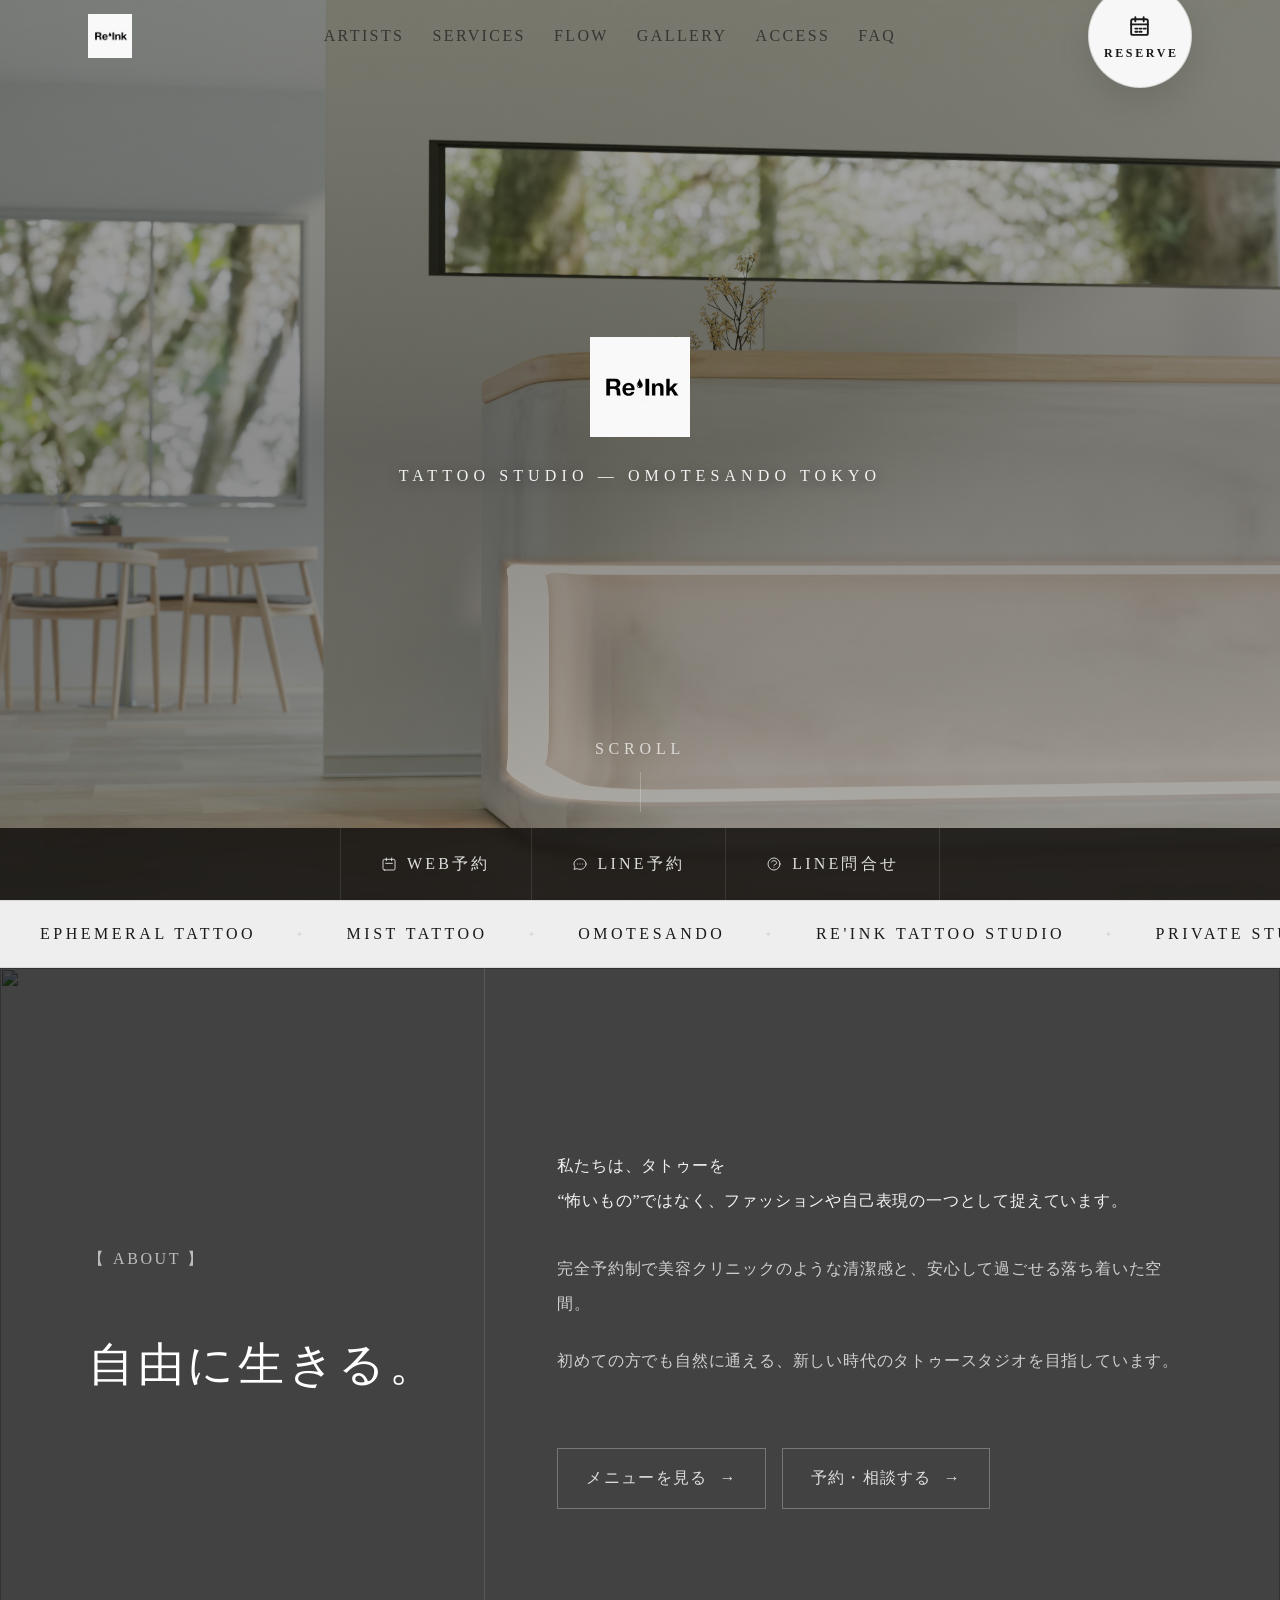
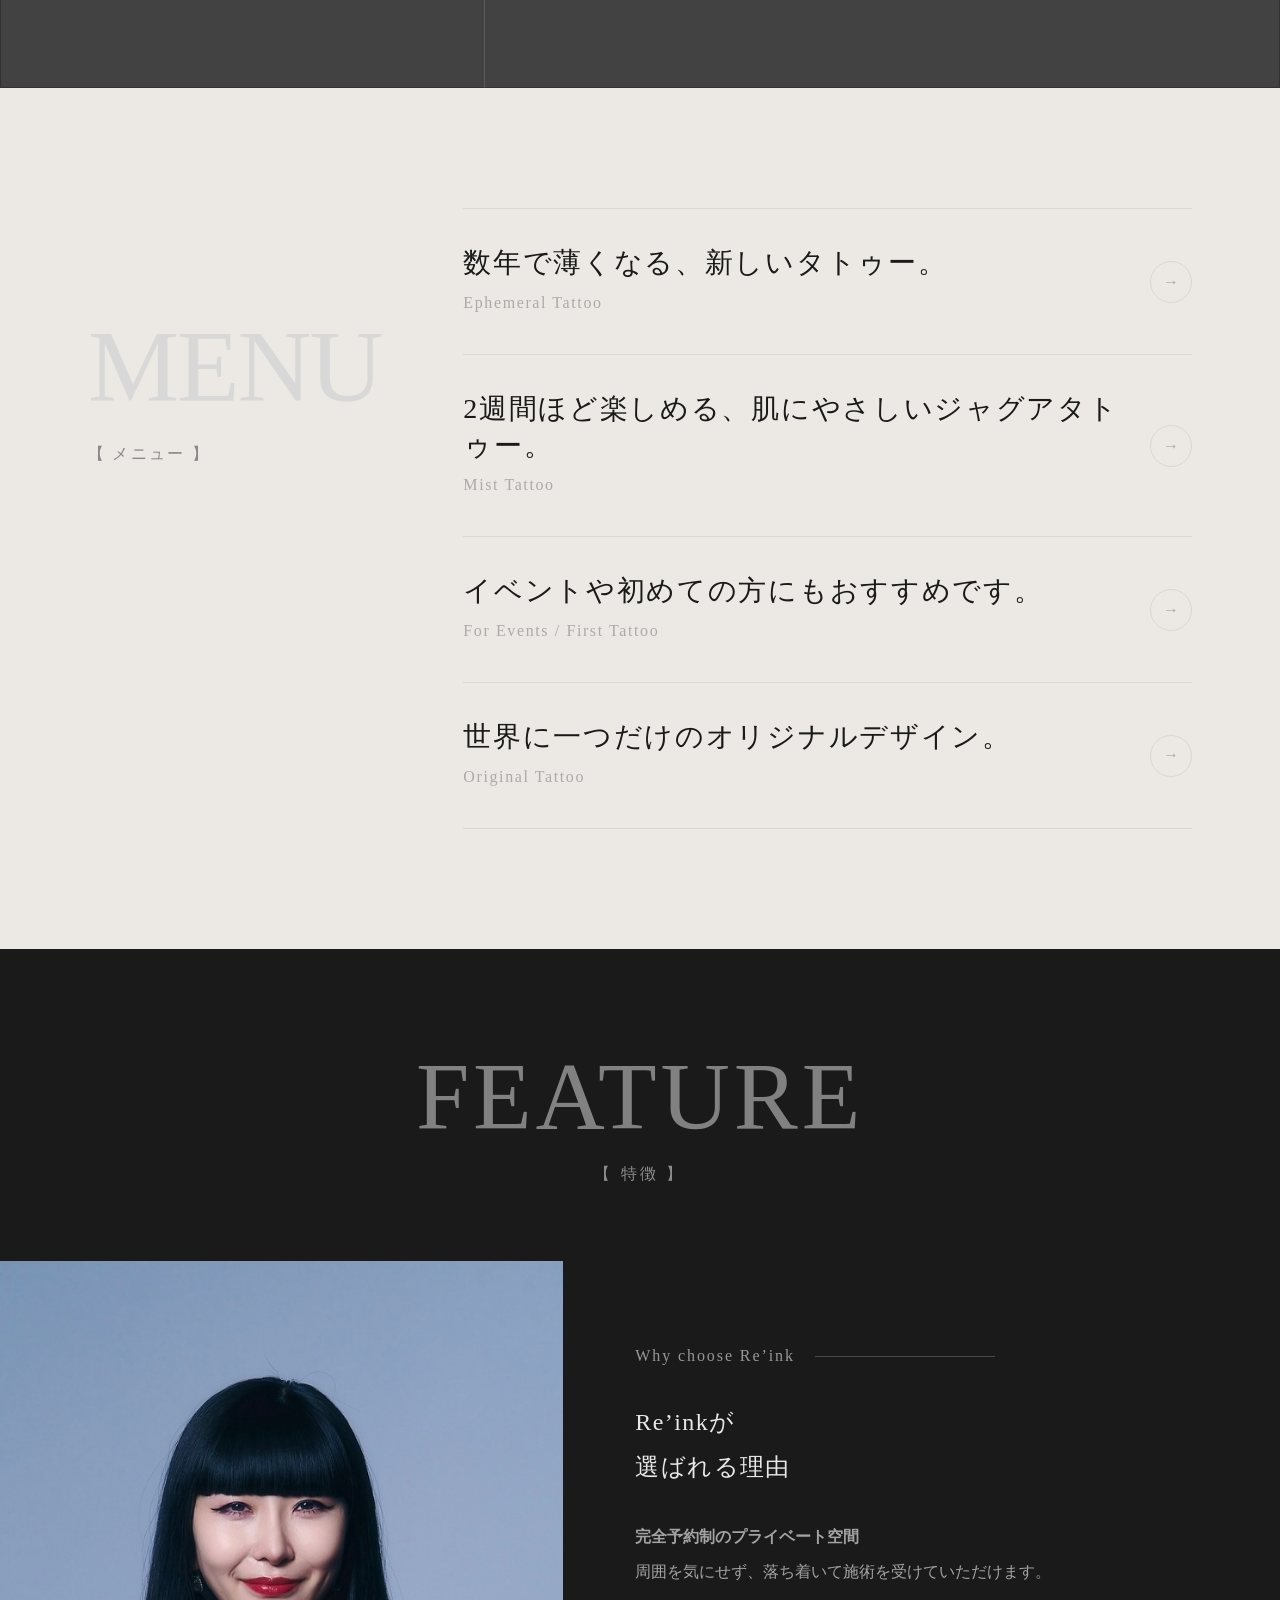
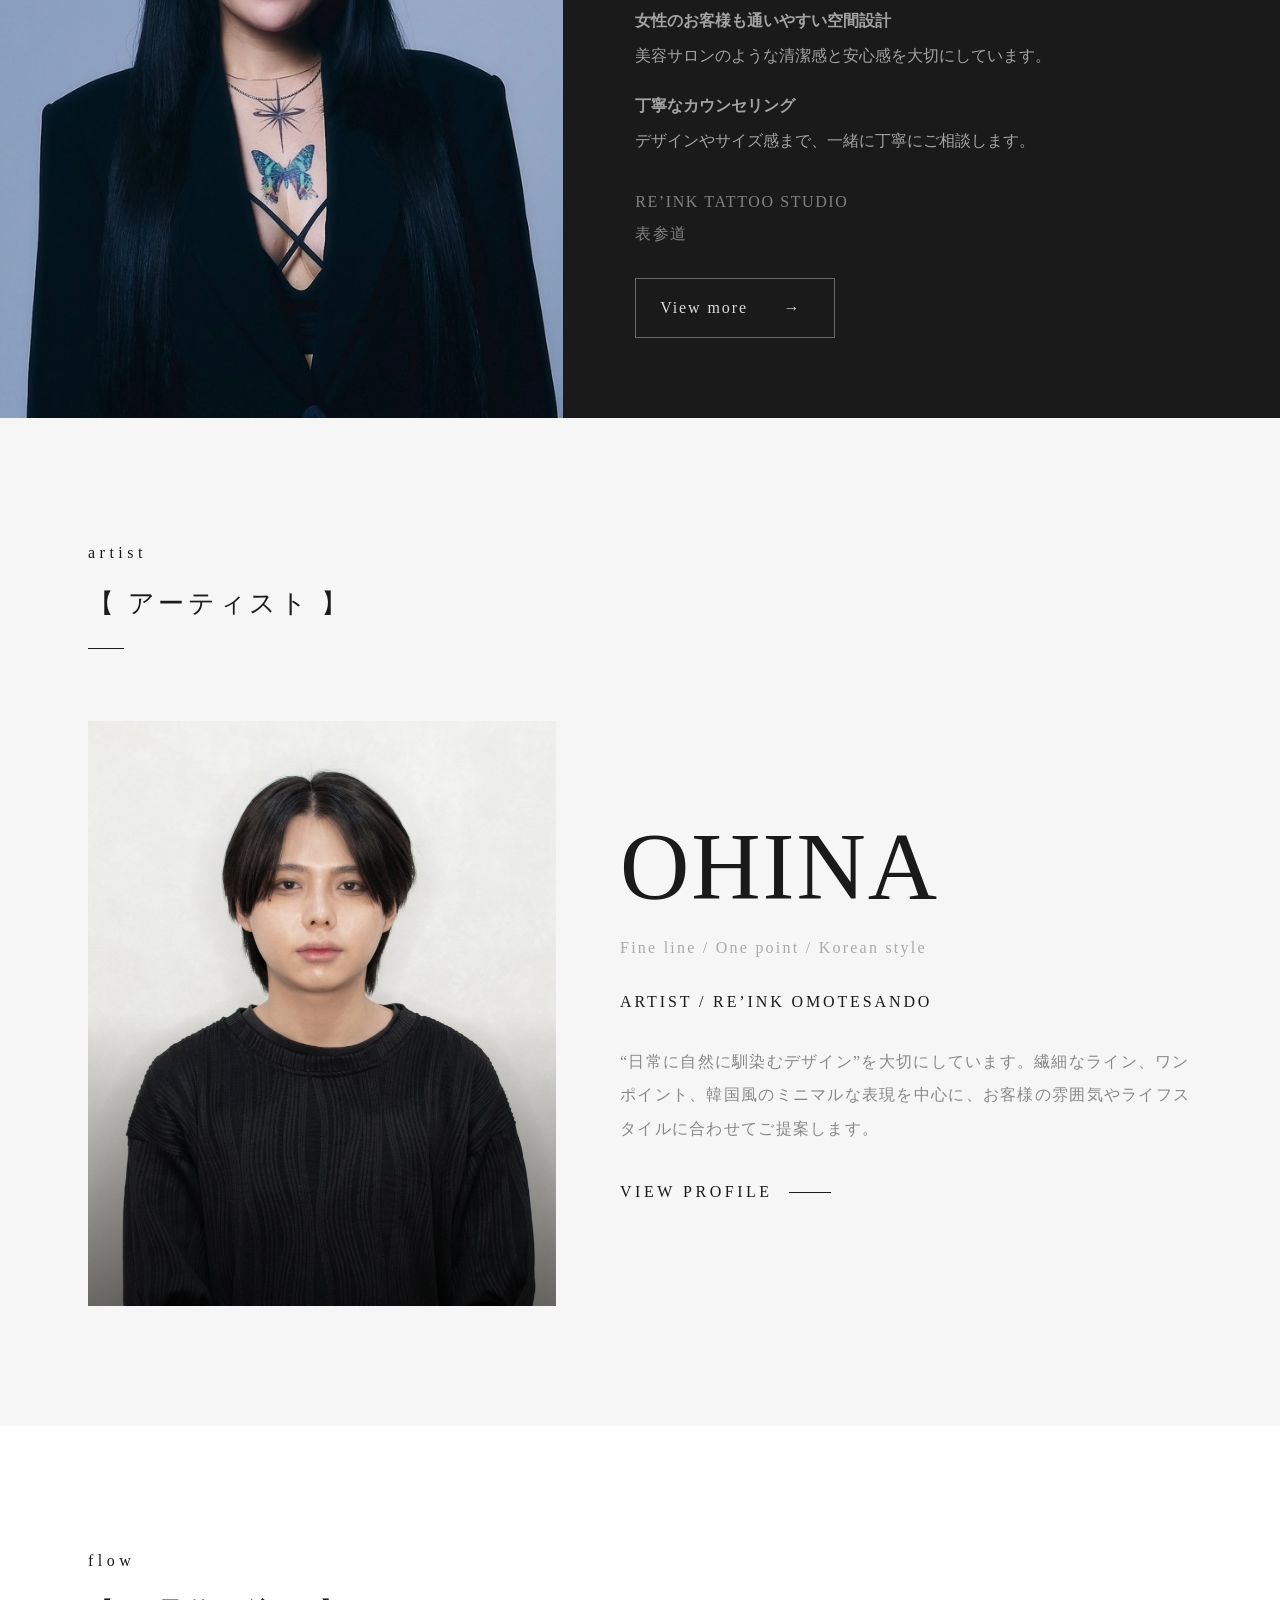
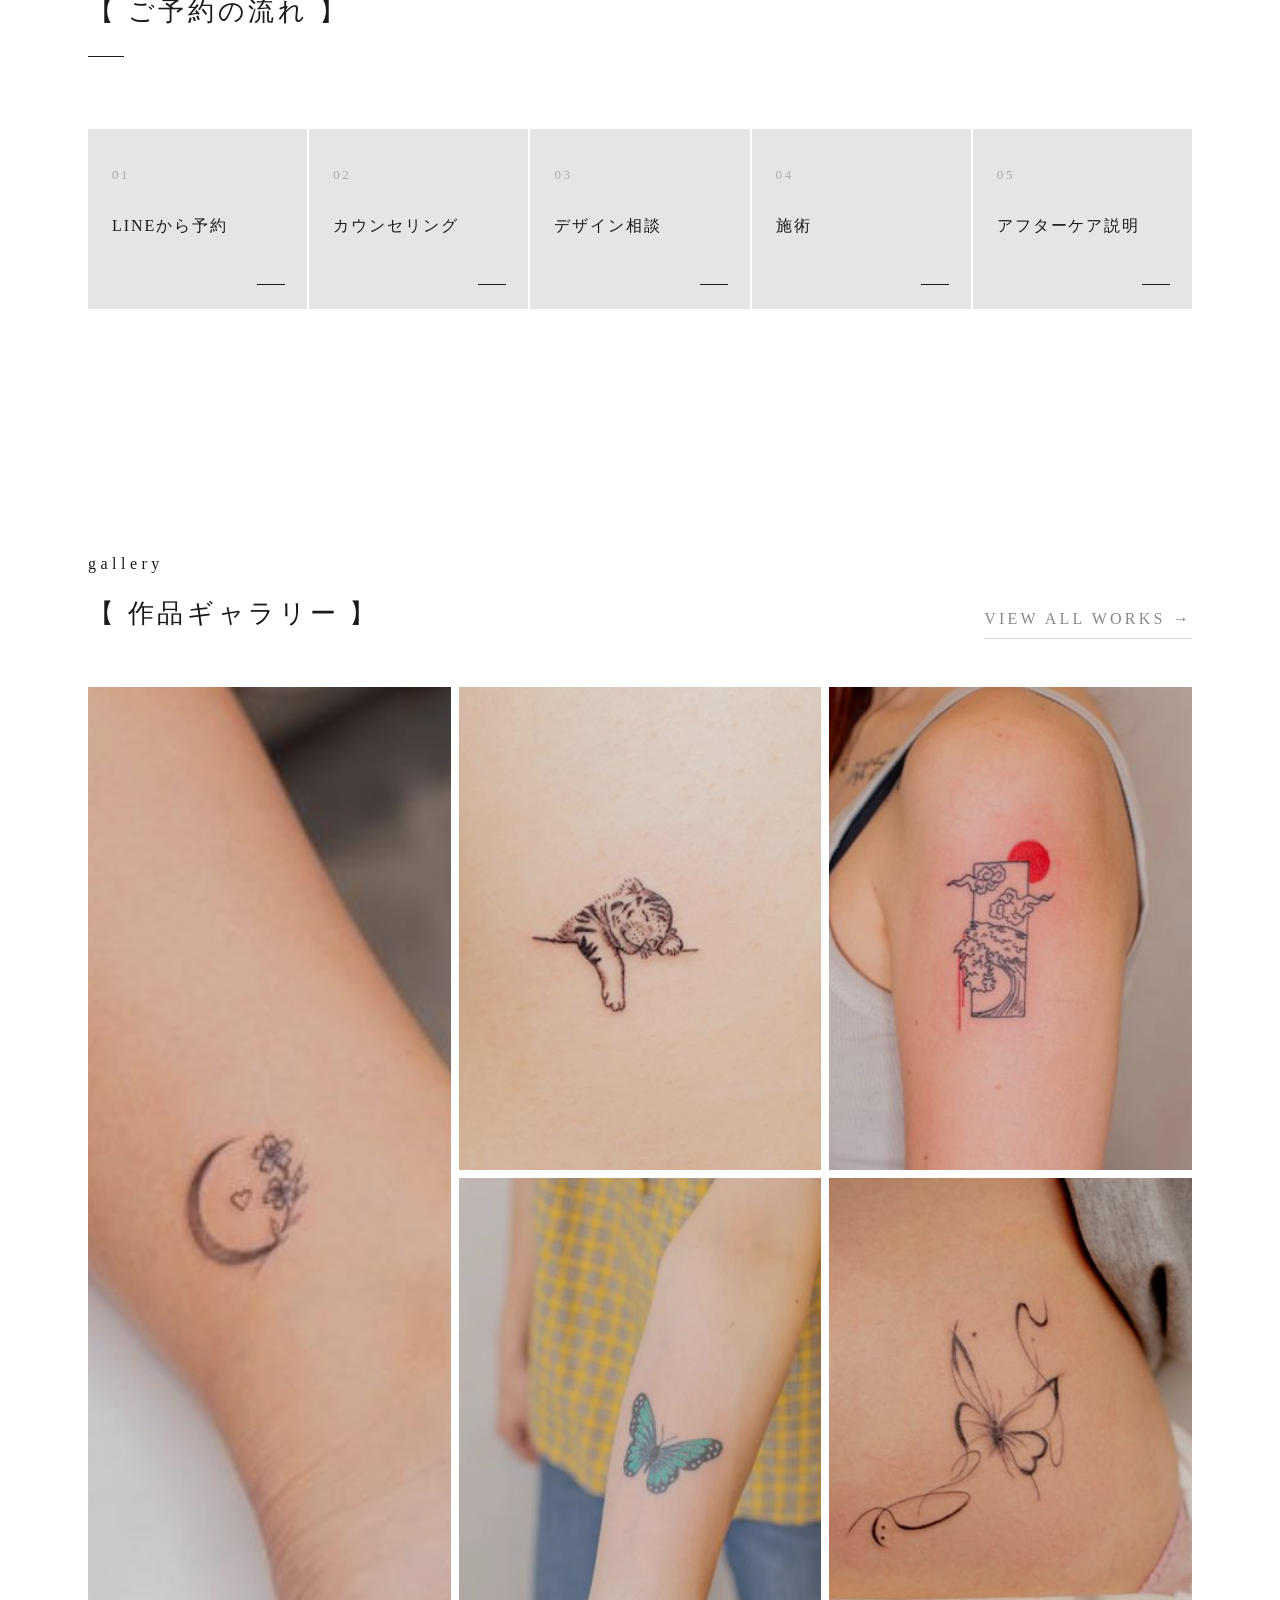
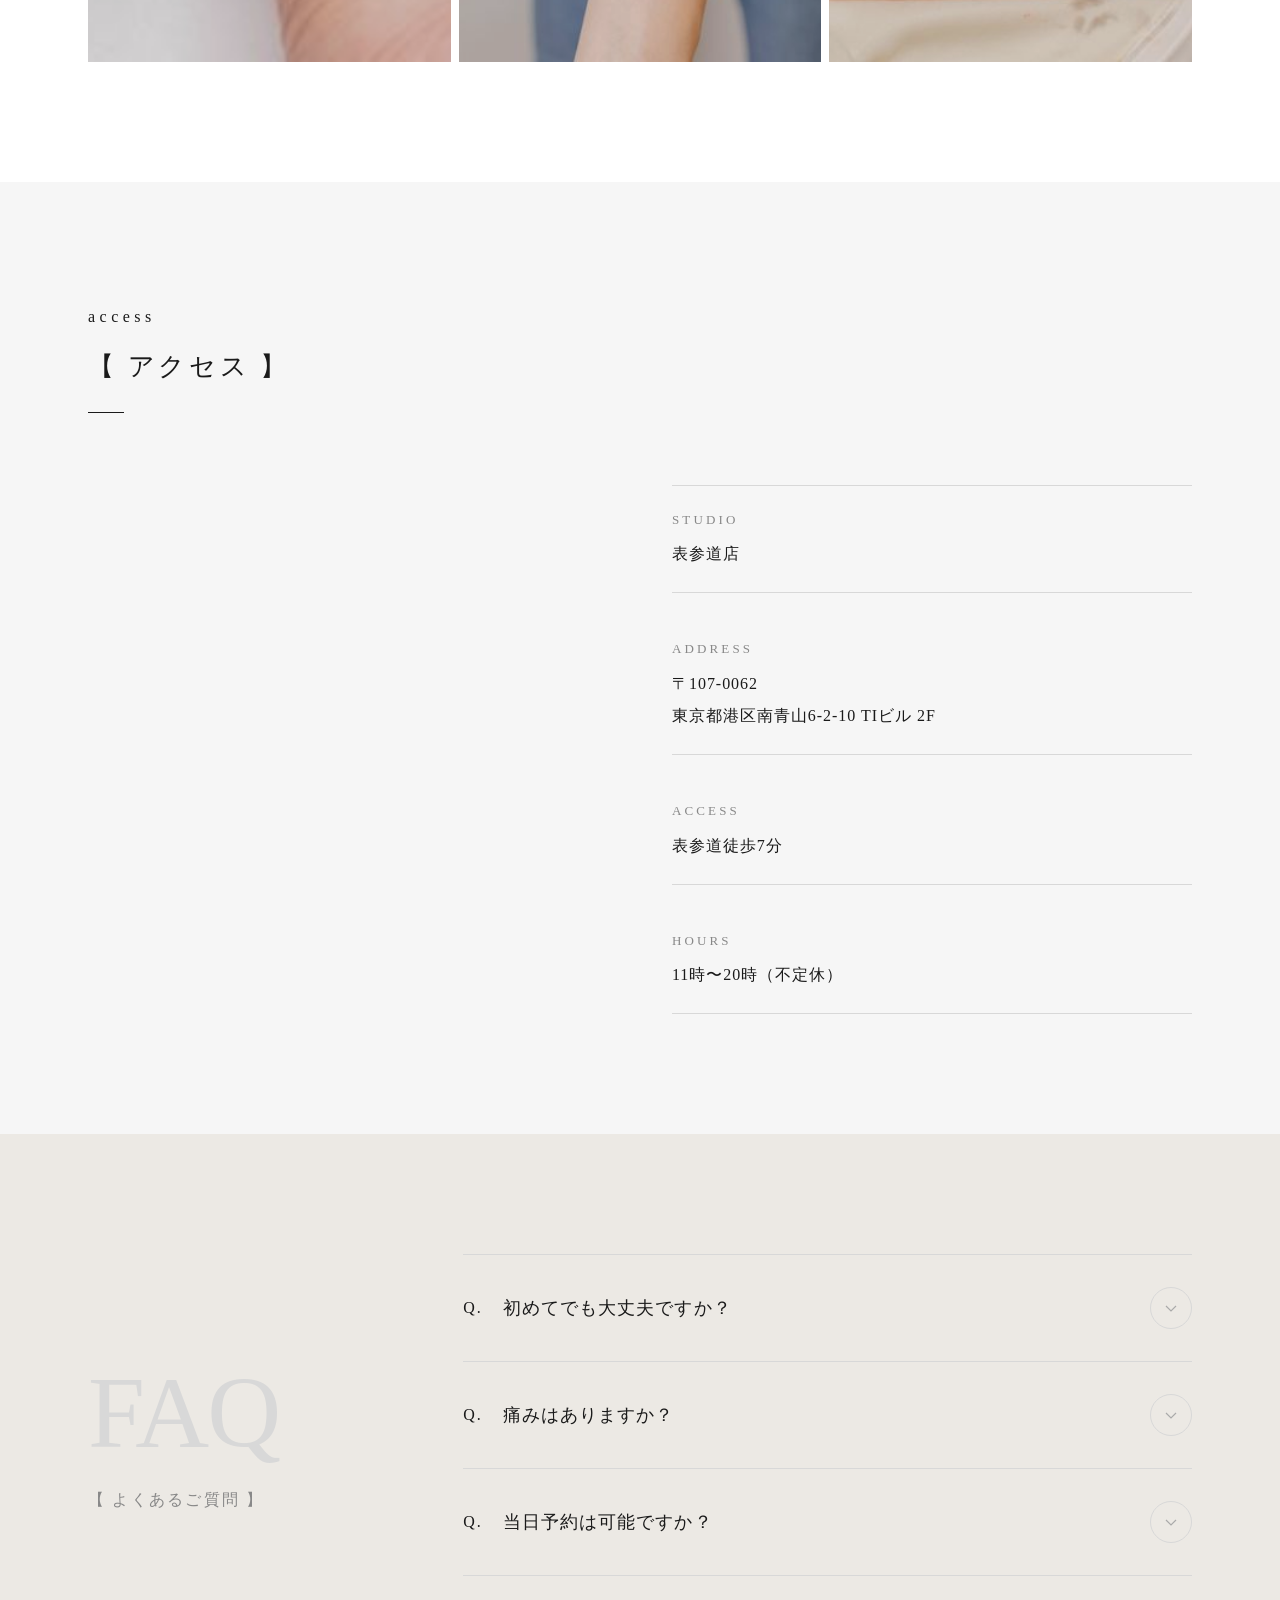
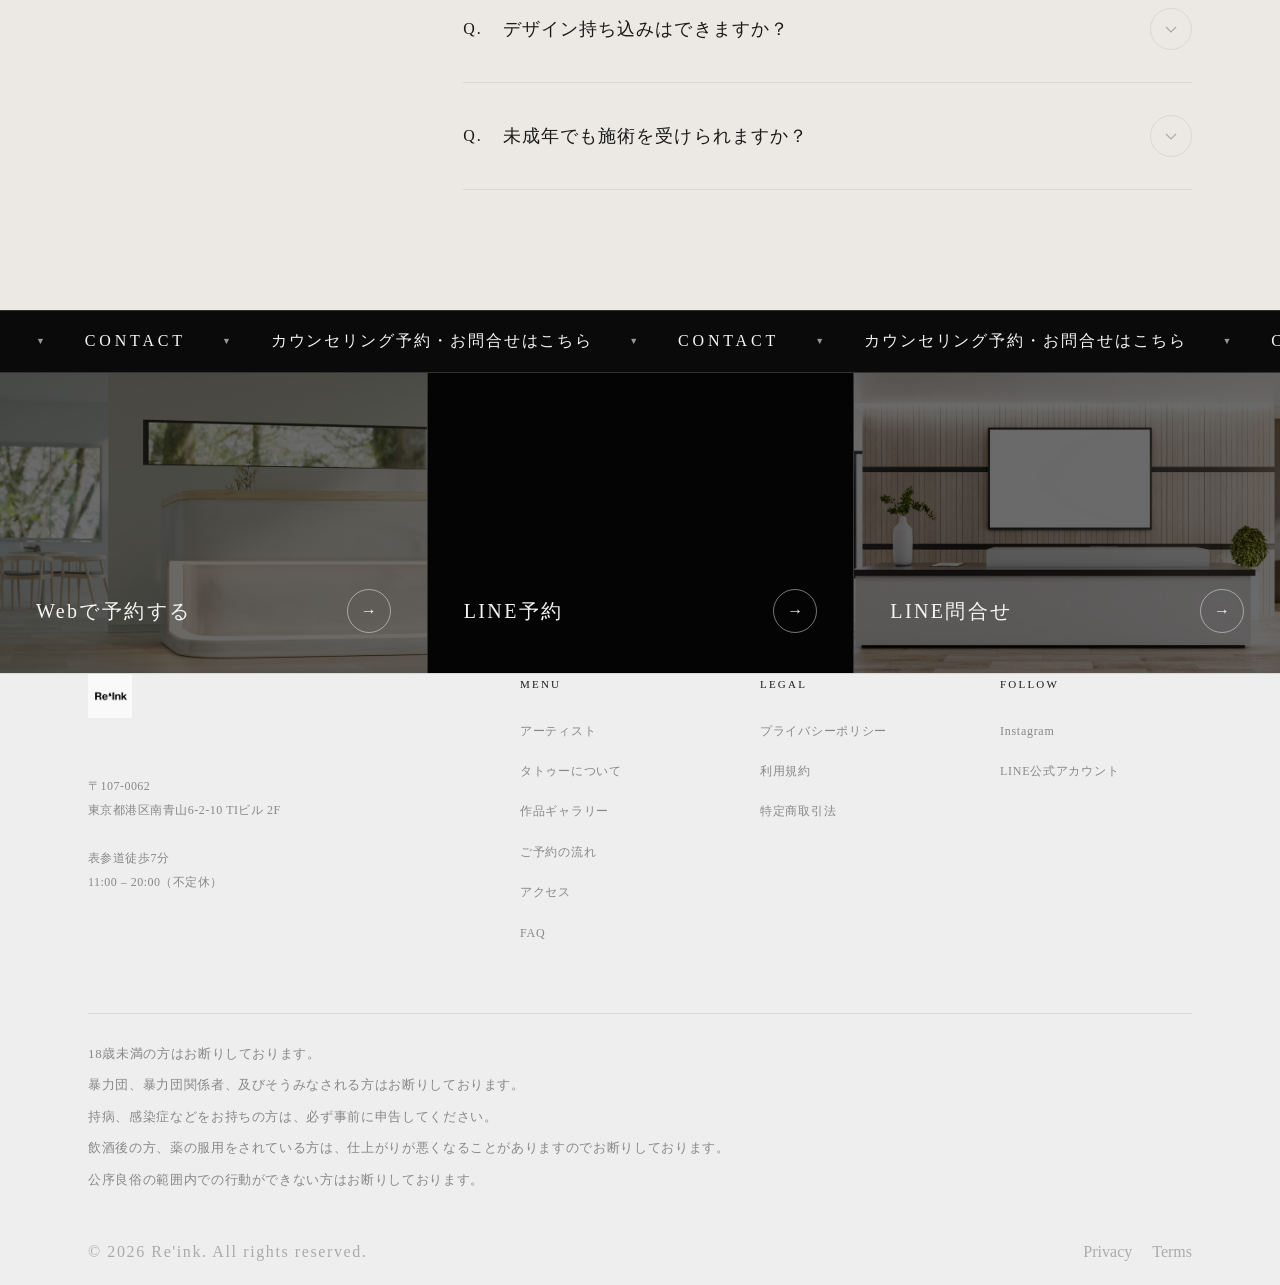
==== index.html @ 060a90ff "保存" ====
<!DOCTYPE html>
<html lang="ja">

<head>
  <meta charset="UTF-8">
  <meta name="viewport" content="width=device-width, initial-scale=1.0">
  <title>Re’ink | 表参道 | タトゥースタジオ</title>
  <script src="https://mcp.figma.com/mcp/html-to-design/capture.js" async></script>
  <style>
    /* ============================
   CUSTOM PROPERTIES
============================ */
    :root {
      --color-bg: #FFFFFF;
      --color-bg-s: #F6F6F6;
      --color-bg-alt: #EEEEEE;
      --color-bg-card: #E5E5E5;
      --color-text: #1A1A1A;
      --color-sub: #888888;
      --color-muted: #AAAAAA;
      --color-accent: #1A1A1A;
      --color-accent-l: #555555;
      --color-border: #D8D8D8;
      --font-en: "Yu Mincho", "YuMincho", "游明朝", serif;
      --font-ja: "Yu Mincho", "YuMincho", "游明朝", serif;
      --max-w: 1200px;
      --nav-h: 72px;
      --sec-pad: 120px;
      --t: all 0.4s ease;
    }

    /* ============================
   RESET & BASE
============================ */
    *,
    *::before,
    *::after {
      box-sizing: border-box;
      margin: 0;
      padding: 0;
    }

    html {
      scroll-behavior: smooth;
    }

    body {
      font-family: var(--font-ja);
      background: var(--color-bg);
      color: var(--color-text);
      line-height: 1.9;
      -webkit-font-smoothing: antialiased;
      overflow-x: hidden;
    }

    img {
      display: block;
      max-width: 100%;
    }

    a {
      text-decoration: none;
      color: inherit;
      transition: var(--t);
    }

    ul {
      list-style: none;
    }

    button {
      background: none;
      border: none;
      cursor: pointer;
      font-family: inherit;
      color: inherit;
    }

    .container {
      max-width: var(--max-w);
      margin: 0 auto;
      padding: 0 48px;
    }

    /* ============================
   FADE-IN
============================ */
    .fi {
      opacity: 0;
      transform: translateY(20px);
      transition: opacity 0.7s ease, transform 0.7s ease;
    }

    .fi.on {
      opacity: 1;
      transform: translateY(0);
    }

    .fi-d1 {
      transition-delay: 0.1s;
    }

    .fi-d2 {
      transition-delay: 0.2s;
    }

    .fi-d3 {
      transition-delay: 0.3s;
    }

    .fi-d4 {
      transition-delay: 0.4s;
    }

    /* ============================
   SECTION HEADER
============================ */
    .sec-head {
      margin-bottom: 72px;
    }

    .sec-en {
      display: block;
      font-family: var(--font-en);
      font-size: 16px;
      font-weight: 300;
      letter-spacing: 0.28em;
      color: var(--color-accent);
      text-transform: lowercase;
      margin-bottom: 10px;
    }

    .sec-title {
      font-family: var(--font-ja);
      font-size: clamp(18px, 2.2vw, 26px);
      font-weight: 300;
      letter-spacing: 0.14em;
      color: var(--color-text);
      margin-bottom: 20px;
    }

    .sec-line {
      width: 36px;
      height: 1px;
      background: var(--color-accent);
    }

    .sec-head.center {
      text-align: center;
    }

    .sec-head.center .sec-line {
      margin: 0 auto;
    }

    /* ============================
   BUTTONS
============================ */
    .btn {
      display: inline-flex;
      align-items: center;
      justify-content: center;
      padding: 14px 32px;
      font-size: 16px;
      font-family: var(--font-en);
      font-weight: 300;
      letter-spacing: 0.18em;
      cursor: pointer;
      transition: var(--t);
      white-space: nowrap;
      border: none;
    }

    .btn-outline {
      border: 1px solid var(--color-text);
      color: var(--color-text);
      background: transparent;
    }

    .btn-outline:hover {
      background: var(--color-text);
      color: var(--color-bg);
    }

    .btn-ghost {
      border: 1px solid rgba(26, 26, 26, 0.3);
      color: rgba(26, 26, 26, 0.7);
      background: transparent;
    }

    .btn-ghost:hover {
      border-color: var(--color-accent);
      color: var(--color-accent);
    }

    .btn-gold {
      background: var(--color-accent);
      color: var(--color-bg);
      border: 1px solid var(--color-accent);
    }

    .btn-gold:hover {
      background: var(--color-accent-l);
      border-color: var(--color-accent-l);
    }

    .btn-outline-gold {
      border: 1px solid var(--color-accent);
      color: var(--color-accent);
      background: transparent;
    }

    .btn-outline-gold:hover {
      background: var(--color-accent);
      color: var(--color-bg);
    }

    .btn-dark {
      background: var(--color-text);
      color: #ffffff;
      border: 1px solid var(--color-text);
    }

    .btn-dark:hover {
      background: #555555;
      border-color: #555555;
    }

    /* ============================
   HEADER / NAV
============================ */
    .site-header {
      position: fixed;
      top: 0;
      left: 0;
      right: 0;
      z-index: 1000;
      transition: background 0.5s ease, border-color 0.5s ease;
      border-bottom: 1px solid transparent;
    }

    .site-header.scrolled {
      background: rgba(255, 255, 255, 0.97);
      border-bottom-color: var(--color-border);
      backdrop-filter: blur(8px);
    }

    .nav {
      display: flex;
      align-items: center;
      justify-content: space-between;
      height: var(--nav-h);
      gap: 32px;
    }

    .nav-logo img {
      height: 44px;
      width: auto;
      object-fit: contain
    }

    .nav-links {
      display: flex;
      align-items: center;
      gap: 28px;
    }

    .nav-links a {
      font-size: 16px;
      letter-spacing: 0.15em;
      color: rgba(26, 26, 26, 0.7);
      font-weight: 300;
      text-transform: uppercase;
    }

    .nav-links a:hover {
      color: var(--color-accent);
    }

    .nav-btn {
      font-size: 16px;
      letter-spacing: 0.18em;
      padding: 9px 20px;
      border: 1px solid rgba(26, 26, 26, 0.4);
      color: rgba(26, 26, 26, 0.85);
      background: transparent;
      cursor: pointer;
      font-family: var(--font-en);
      font-weight: 300;
      transition: var(--t);
      white-space: nowrap;
    }

    .nav-btn:hover {
      border-color: var(--color-accent);
      color: var(--color-accent);
    }

    .nav-toggle {
      display: none;
      flex-direction: column;
      gap: 6px;
      padding: 8px;
    }

    .nav-toggle span {
      display: block;
      width: 22px;
      height: 1px;
      background: var(--color-text);
      transition: var(--t);
    }

    .nav-toggle.open span:nth-child(1) {
      transform: translateY(7px) rotate(45deg);
    }

    .nav-toggle.open span:nth-child(2) {
      opacity: 0;
    }

    .nav-toggle.open span:nth-child(3) {
      transform: translateY(-7px) rotate(-45deg);
    }

    .mobile-nav {
      display: none;
      position: fixed;
      inset: var(--nav-h) 0 0 0;
      z-index: 999;
      background: rgba(255, 255, 255, 0.98);
      backdrop-filter: blur(12px);
      flex-direction: column;
      align-items: center;
      justify-content: center;
      gap: 0;
    }

    .mobile-nav.open {
      display: flex;
    }

    .mobile-nav a {
      display: block;
      padding: 18px 0;
      font-size: 16px;
      letter-spacing: 0.15em;
      color: var(--color-sub);
      text-align: center;
      text-transform: uppercase;
      width: 100%;
      border-bottom: 1px solid var(--color-border);
      max-width: 260px;
    }

    .mobile-nav a:hover {
      color: var(--color-accent);
    }

    .mobile-nav .btn {
      margin-top: 32px;
    }

    /* ============================
   HERO — フルスクリーン（参考サイト風）
============================ */
    .hero {
      height: 100vh;
      min-height: 600px;
      position: relative;
      overflow: hidden;
      background: #F0F0F0;
    }

    /* 背景画像 */
    .hero-bg {
      position: absolute;
      inset: 0;
      z-index: 0;
    }

    .hero-bg img {
      width: 100%;
      height: 100%;
      object-fit: cover;
      object-position: center;
      display: block;
    }

    /* 暗めのオーバーレイ（ロゴ・テキストを際立たせる） */
    .hero-overlay {
      position: absolute;
      inset: 0;
      z-index: 1;
      background: linear-gradient(to bottom,
          rgba(0, 0, 0, 0.30) 0%,
          rgba(0, 0, 0, 0.45) 50%,
          rgba(0, 0, 0, 0.30) 100%);
    }

    /* 中央ロゴ */
    .hero-center {
      position: absolute;
      inset: 0;
      z-index: 2;
      display: flex;
      flex-direction: column;
      align-items: center;
      justify-content: center;
      gap: 24px;
      /* ボトムバー分 上に補正 */
      padding-bottom: 72px;
    }

    .hero-center-logo {
      height: 100px;
      width: auto;
      opacity: 1;
      display: block;
    }

    .hero-center-text {
      font-family: var(--font-en);
      font-size: 16px;
      letter-spacing: 0.32em;
      color: rgba(255, 255, 255, 0.92);
      text-transform: uppercase;
      font-weight: 300;
      display: block;
      text-align: center;
      text-shadow: 0 2px 12px rgba(0, 0, 0, 0.5);
    }

    /* スクロールヒント */
    .hero-scroll {
      position: absolute;
      bottom: 88px;
      left: 50%;
      transform: translateX(-50%);
      display: flex;
      flex-direction: column;
      align-items: center;
      gap: 8px;
      z-index: 3;
    }

    .hero-scroll span {
      font-family: var(--font-en);
      font-size: 16px;
      letter-spacing: 0.3em;
      color: rgba(255, 255, 255, 0.7);
      text-transform: uppercase;
    }

    .hero-scroll-bar {
      width: 1px;
      height: 40px;
      background: rgba(255, 255, 255, 0.25);
      position: relative;
      overflow: hidden;
    }

    .hero-scroll-bar::after {
      content: '';
      position: absolute;
      top: -100%;
      left: 0;
      width: 100%;
      height: 100%;
      background: rgba(255, 255, 255, 0.8);
      animation: scroll-line 2s ease-in-out infinite;
    }

    @keyframes scroll-line {
      0% {
        top: -100%;
      }

      100% {
        top: 100%;
      }
    }

    /* 下部アクションバー */
    .hero-bar {
      position: absolute;
      bottom: 0;
      left: 0;
      right: 0;
      z-index: 10;
      height: 72px;
      background: rgba(22, 20, 18, 0.88);
      backdrop-filter: blur(4px);
      display: flex;
      align-items: stretch;
      justify-content: center;
    }

    .hero-bar-btn {
      display: inline-flex;
      align-items: center;
      gap: 10px;
      padding: 0 40px;
      border-right: 1px solid rgba(255, 255, 255, 0.1);
      font-family: var(--font-en);
      font-size: 16px;
      letter-spacing: 0.2em;
      color: rgba(255, 255, 255, 0.85);
      font-weight: 300;
      text-transform: uppercase;
      transition: background 0.3s ease, color 0.3s ease;
      white-space: nowrap;
    }

    .hero-bar-btn:first-child {
      border-left: 1px solid rgba(255, 255, 255, 0.1);
    }

    .hero-bar-btn:hover {
      background: rgba(255, 255, 255, 0.15);
      color: rgba(255, 255, 255, 0.95);
    }

    .hero-bar-btn svg {
      width: 16px;
      height: 16px;
      flex-shrink: 0;
      stroke: currentColor;
      fill: none;
      stroke-width: 1.4;
    }

    /* ============================
   INTRO — "Wear your story" セクション
============================ */
    .intro {
      padding: 0;
      background: var(--color-bg-s);
      position: relative;
      overflow: hidden;
    }

    .intro::before {
      content: '';
      position: absolute;
      inset: 0;
      z-index: 0;
      background: url('img/bg-paper.png') center / cover;
      opacity: 0.55;
    }

    .intro::after {
      content: '';
      position: absolute;
      inset: 0;
      z-index: 1;
      background: rgba(240, 240, 240, 0.45);
    }

    .intro-inner {
      position: relative;
      z-index: 2;
      display: grid;
      grid-template-columns: 55fr 45fr;
      align-items: start;
      gap: 24px;
      min-height: 420px;
    }

    .intro-content {
      align-self: center;
    }

    .intro-headline {
      font-family: var(--font-en);
      font-size: clamp(52px, 7vw, 92px);
      font-weight: 300;

      line-height: 1.05;
      letter-spacing: -0.01em;
      color: var(--color-text);
      margin-bottom: 28px;
      white-space: nowrap;
    }

    .intro-sub {
      font-family: var(--font-ja);
      font-size: 16px;
      color: var(--color-sub);
      letter-spacing: 0.08em;
      margin-bottom: 36px;
      font-weight: 300;
      line-height: 2.0;
    }

    .intro-brand {
      font-family: var(--font-en);
      font-size: 16px;
      letter-spacing: 0.32em;
      color: var(--color-text);
      font-weight: 300;
      margin-bottom: 44px;
      text-transform: uppercase;
    }

    .intro-link {
      font-family: var(--font-en);
      font-size: 16px;
      letter-spacing: 0.22em;
      color: var(--color-text);
      font-weight: 300;
      text-transform: uppercase;
      display: inline-flex;
      align-items: center;
      gap: 16px;
    }

    .intro-link::after {
      content: '';
      display: block;
      width: 44px;
      height: 1px;
      background: var(--color-text);
      transition: width 0.4s ease, background 0.4s ease;
    }

    .intro-link:hover {
      color: var(--color-accent);
    }

    .intro-link:hover::after {
      background: var(--color-accent);
      width: 72px;
    }

    .intro-art {
      display: flex;
      align-items: flex-start;
      justify-content: center;
    }

    .intro-svg {
      width: 100%;
      max-width: 420px;
      height: auto;
      opacity: 0.82;
    }

    /* ============================
   MARQUEE
============================ */
    .marquee {
      background: var(--color-bg-alt);
      border-top: 1px solid var(--color-border);
      border-bottom: 1px solid var(--color-border);
      padding: 18px 0;
      overflow: hidden;
    }

    .marquee-track {
      display: flex;
      gap: 0;
      white-space: nowrap;
      animation: marquee-run 32s linear infinite;
      width: max-content;
    }

    .marquee-item {
      display: inline-flex;
      align-items: center;
      gap: 40px;
      padding: 0 40px;
      font-family: var(--font-en);
      font-size: 16px;
      letter-spacing: 0.22em;
      color: var(--color-accent);
      text-transform: uppercase;
      font-weight: 300;
    }

    .marquee-dot {
      color: var(--color-border);
      font-size: 8px;
    }

    @keyframes marquee-run {
      from {
        transform: translateX(0);
      }

      to {
        transform: translateX(-50%);
      }
    }

    /* ============================
   CONCEPT — 特集（背景画像＋ダークオーバーレイ）
============================ */
    .concept {
      position: relative;
      overflow: hidden;
      min-height: 80vh;
    }

    .concept-bg {
      position: absolute;
      inset: 0;
      z-index: 0;
    }

    .concept-bg img {
      width: 100%;
      height: 100%;
      object-fit: cover;
      object-position: center;
      display: block;
    }

    .concept-bg-overlay {
      position: absolute;
      inset: 0;
      z-index: 1;
      background: rgba(0, 0, 0, 0.74);
    }

    .concept-inner {
      position: relative;
      z-index: 2;
      display: grid;
      grid-template-columns: 36% 64%;
      min-height: 80vh;
      max-width: var(--max-w);
      margin: 0 auto;
      padding: 0 48px;
    }

    .concept-left {
      justify-content: center;
      display: flex;
      flex-direction: column;
      border-right: 1px solid rgba(255, 255, 255, 0.12);
    }

    .concept-feature-tag {
      font-family: var(--font-ja);
      font-size: 16px;
      color: rgba(255, 255, 255, 0.65);
      letter-spacing: 0.16em;
      margin-bottom: 56px;
      font-weight: 300;
    }

    .concept-title-large {
      font-family: var(--font-ja);
      font-size: clamp(26px, 3.6vw, 48px);
      font-weight: 300;
      letter-spacing: 0.08em;
      color: #ffffff;
      line-height: 1.5;
      margin-bottom: 14px;
    }

    .concept-title-en {
      font-family: var(--font-en);
      font-size: 16px;

      color: rgba(255, 255, 255, 0.38);
      letter-spacing: 0.14em;
      font-weight: 300;
    }

    .concept-right {
      padding: 88px 0 88px 72px;
      display: flex;
      flex-direction: column;
      justify-content: center;
    }

    .concept-body-text {
      font-family: var(--font-ja);
      font-size: 16px;
      color: rgba(255, 255, 255, 0.75);
      line-height: 2.2;
      font-weight: 300;
      letter-spacing: 0.05em;
      margin-bottom: 22px;
    }

    .concept-body-text.lead {
      color: rgba(255, 255, 255, 0.92);
      font-size: 16px;
      margin-bottom: 32px;
    }

    .concept-body-text strong {
      color: rgba(255, 255, 255, 0.95);
      font-weight: 400;
    }

    .concept-quote {
      font-family: var(--font-ja);
      font-size: 16px;
      color: rgba(255, 255, 255, 0.55);
      line-height: 2.0;
      font-weight: 300;
      letter-spacing: 0.06em;
      margin-bottom: 12px;
      padding-left: 16px;
      border-left: 1px solid rgba(0, 0, 0, 0.25);
    }

    .concept-btns {
      display: flex;
      gap: 16px;
      flex-wrap: wrap;
      margin-top: 48px;
    }

    .concept-btn {
      display: inline-flex;
      align-items: center;
      gap: 12px;
      padding: 14px 28px;
      border: 1px solid rgba(255, 255, 255, 0.28);
      font-family: var(--font-ja);
      font-size: 16px;
      color: rgba(255, 255, 255, 0.82);
      font-weight: 300;
      letter-spacing: 0.08em;
      transition: border-color 0.4s ease, color 0.4s ease, background 0.4s ease;
      white-space: nowrap;
    }

    .concept-btn:hover {
      border-color: var(--color-accent);
      color: var(--color-accent);
    }

    .concept-btn-arrow {
      font-size: 16px;
      line-height: 1;
      transition: transform 0.3s ease;
    }

    .concept-btn:hover .concept-btn-arrow {
      transform: translateX(4px);
    }

    /* ============================
   SERVICES — メニューリスト形式
============================ */
    .services {
      padding: var(--sec-pad) 0;
      background: var(--color-bg-s);
      position: relative;
      overflow: hidden;
    }

    .services::before {
      content: '';
      position: absolute;
      inset: 0;
      z-index: 0;
      background: url('img/bg-paper.png') center / cover;
      opacity: 0.5;
    }

    .services::after {
      content: '';
      position: absolute;
      inset: 0;
      z-index: 1;
      background: rgba(218, 210, 196, 0.38);
    }

    .services .container {
      position: relative;
      z-index: 2;
    }

    .services-layout {
      display: grid;
      grid-template-columns: 34% 66%;
      gap: 0;
      align-items: start;
    }

    .services-label-col {
      position: sticky;
      top: 100px;
      padding-right: 48px;
      padding-top: 8px;
    }

    .services-heading {
      font-family: var(--font-en);
      font-size: clamp(64px, 8vw, 108px);
      font-weight: 300;

      color: var(--color-border);
      line-height: 1.0;
      letter-spacing: -0.02em;
      margin-bottom: 20px;
    }

    .services-label-text {
      font-family: var(--font-ja);
      font-size: 16px;
      color: var(--color-sub);
      letter-spacing: 0.14em;
      font-weight: 300;
    }

    .services-list {
      border-top: 1px solid var(--color-border);
    }

    .service-row {
      display: flex;
      align-items: center;
      justify-content: space-between;
      padding: 36px 0;
      border-bottom: 1px solid var(--color-border);
      gap: 24px;
      text-decoration: none;
      color: inherit;
      transition: padding-left 0.4s ease;
    }

    .service-row:hover {
      padding-left: 8px;
    }

    .service-row-text {
      flex: 1;
    }

    .service-row-title {
      font-family: var(--font-ja);
      font-size: clamp(20px, 2.4vw, 28px);
      font-weight: 300;
      letter-spacing: 0.06em;
      color: var(--color-text);
      margin-bottom: 6px;
      line-height: 1.3;
      transition: color 0.4s ease;
    }

    .service-row:hover .service-row-title {
      color: var(--color-accent);
    }

    .service-row-en {
      font-family: var(--font-en);
      font-size: 16px;

      color: var(--color-muted);
      letter-spacing: 0.1em;
      font-weight: 300;
    }

    .service-row-arrow {
      width: 42px;
      height: 42px;
      border: 1px solid var(--color-border);
      border-radius: 50%;
      display: flex;
      align-items: center;
      justify-content: center;
      flex-shrink: 0;
      font-size: 16px;
      color: var(--color-muted);
      transition: border-color 0.4s ease, color 0.4s ease, background 0.4s ease;
    }

    .service-row:hover .service-row-arrow {
      border-color: var(--color-accent);
      color: var(--color-accent);
    }

    /* ============================
   FEATURES (doctor section style)
============================ */
    .features {
      background: #1A1A1A;
      overflow: hidden;
    }

    .features-header {
      text-align: center;
      padding: 100px 0 72px;
    }

    .features-title-en {
      display: block;
      font-family: var(--font-en);
      font-size: clamp(56px, 8vw, 96px);
      font-weight: 300;

      color: rgba(255, 255, 255, 0.45);
      letter-spacing: 0.04em;
      line-height: 1;
      margin-bottom: 14px;
    }

    .features-title-ja {
      font-size: 16px;
      letter-spacing: 0.2em;
      color: rgba(255, 255, 255, 0.5);
      font-weight: 300;
    }

    .features-body {
      display: grid;
      grid-template-columns: 44% 56%;
      align-items: stretch;
    }

    .features-photo {
      overflow: hidden;
      min-height: 640px;
    }

    .features-photo img {
      width: 100%;
      height: 100%;
      object-fit: cover;
      display: block;
    }

    .features-content {
      padding: 80px 80px 80px 72px;
      display: flex;
      flex-direction: column;
      justify-content: center;
      gap: 28px;
    }

    .features-label {
      display: flex;
      align-items: center;
      gap: 20px;
      font-family: var(--font-en);
      font-size: 16px;
      font-weight: 300;
      letter-spacing: 0.12em;
      color: rgba(255, 255, 255, 0.55);
    }

    .features-label::after {
      content: '';
      flex: 1;
      max-width: 180px;
      height: 1px;
      background: rgba(255, 255, 255, 0.2);
    }

    .features-heading {
      font-size: clamp(18px, 2vw, 24px);
      font-weight: 400;
      line-height: 1.9;
      letter-spacing: 0.06em;
      color: rgba(255, 255, 255, 0.9);
    }

    .features-text {
      font-size: 16px;
      font-weight: 300;
      line-height: 2.2;
      color: rgba(255, 255, 255, 0.6);
    }

    .features-text p+p {
      margin-top: 14px;
    }

    .features-signature {
      font-size: 16px;
      letter-spacing: 0.1em;
      color: rgba(255, 255, 255, 0.45);
      font-weight: 300;
      line-height: 2;
    }

    .features-more {
      display: inline-flex;
      align-items: center;
      justify-content: space-between;
      min-width: 200px;
      padding: 14px 24px;
      border: 1px solid rgba(255, 255, 255, 0.35);
      font-family: var(--font-en);
      font-size: 16px;
      letter-spacing: 0.12em;
      color: rgba(255, 255, 255, 0.85);
      text-decoration: none;
      transition: background 0.3s, color 0.3s, border-color 0.3s;
      align-self: flex-start;
    }

    .features-more:hover {
      background: rgba(255, 255, 255, 0.9);
      color: #1A1A1A;
      border-color: transparent;
    }

    /* ============================
   FEATURED ARTIST (doctor section風)
============================ */
    .featured-artist {
      padding: var(--sec-pad) 0;
      background: var(--color-bg);
      overflow: hidden;
    }

    .featured-artist-inner {
      display: grid;
      grid-template-columns: 44% 56%;
      min-height: 640px;
      align-items: stretch;
    }

    .featured-artist-photo {
      position: relative;
      overflow: hidden;
    }

    .featured-artist-photo img {
      width: 100%;
      height: 100%;
      object-fit: cover;
      object-position: center top;
      display: block;
      filter: grayscale(10%);
      transition: filter 0.6s ease;
    }

    .featured-artist-photo:hover img {
      filter: grayscale(0%);
    }

    .featured-artist-photo::after {
      content: '';
      position: absolute;
      inset: 0;
      background: linear-gradient(to right, transparent 70%, var(--color-bg) 100%);
    }

    .featured-artist-body {
      padding: 72px 64px 72px 72px;
      display: flex;
      flex-direction: column;
      justify-content: center;
      background: var(--color-bg);
    }

    .featured-artist-label {
      font-family: var(--font-en);
      font-size: 16px;
      letter-spacing: 0.32em;
      color: var(--color-accent);
      text-transform: uppercase;
      font-weight: 300;
      margin-bottom: 24px;
    }

    .featured-artist-name {
      font-family: var(--font-en);
      font-size: clamp(32px, 3vw, 48px);
      font-weight: 300;
      letter-spacing: 0.06em;
      color: var(--color-text);
      margin-bottom: 4px;
      line-height: 1.2;
    }

    .featured-artist-name-ja {
      font-family: var(--font-ja);
      font-size: 16px;
      font-weight: 300;
      letter-spacing: 0.2em;
      color: var(--color-sub);
      margin-bottom: 8px;
    }

    .featured-artist-style {
      font-family: var(--font-en);
      font-size: 16px;
      letter-spacing: 0.22em;
      color: var(--color-accent);
      text-transform: uppercase;
      font-weight: 300;
      margin-bottom: 36px;
    }

    .featured-artist-divider {
      width: 40px;
      height: 1px;
      background: var(--color-border);
      margin-bottom: 36px;
    }

    .featured-artist-quote {
      font-family: var(--font-en);
      font-size: clamp(18px, 2vw, 24px);
      font-weight: 300;

      color: var(--color-text);
      line-height: 1.5;
      letter-spacing: 0.02em;
      margin-bottom: 24px;
    }

    .featured-artist-bio {
      font-size: 16px;
      color: var(--color-sub);
      line-height: 2.1;
      font-weight: 300;
      margin-bottom: 44px;
      letter-spacing: 0.03em;
    }

    .featured-artist-link {
      font-family: var(--font-en);
      font-size: 16px;
      letter-spacing: 0.22em;
      color: var(--color-sub);
      text-transform: uppercase;
      font-weight: 300;
      border-bottom: 1px solid var(--color-border);
      padding-bottom: 4px;
      display: inline-flex;
      align-items: center;
      gap: 8px;
      transition: var(--t);
    }

    .featured-artist-link:hover {
      color: var(--color-accent);
      border-color: var(--color-accent);
    }

    /* ============================
   ARTISTS
============================ */
    .artists {
      padding: var(--sec-pad) 0;
      background: var(--color-bg-s);
    }

    .artists-grid {
      display: grid;
      grid-template-columns: minmax(320px, 0.9fr) minmax(0, 1.1fr);
      gap: 64px;
      align-items: center;
    }

    .artist-card {
      display: contents;
      cursor: default;
    }

    .artist-photo {
      width: 100%;
      aspect-ratio: 4/5;
      overflow: hidden;
      position: relative;
    }

    .artist-photo img {
      width: 100%;
      height: 100%;
      object-fit: cover;
      transition: transform 0.6s ease;
      filter: grayscale(20%);
    }

    .artist-photo::after {
      content: '';
      position: absolute;
      inset: 0;
      background: linear-gradient(to top, rgba(0, 0, 0, 0.5) 0%, transparent 50%);
    }

    .artist-card:hover .artist-photo img {
      transform: scale(1.04);
      filter: grayscale(0%);
    }

    .artist-profile {
      max-width: 620px;
    }

    .artist-en {
      font-family: var(--font-en);
      font-size: clamp(56px, 8vw, 96px);
      font-weight: 300;
      color: var(--color-text);
      letter-spacing: 0.02em;
      line-height: 1;
      margin-bottom: 18px;
    }

    .artist-ja {
      font-size: 16px;
      color: var(--color-muted);
      margin-bottom: 24px;
      font-weight: 300;
      letter-spacing: 0.14em;
    }

    .artist-style {
      font-family: var(--font-en);
      font-size: 16px;
      letter-spacing: 0.18em;
      color: var(--color-accent);
      text-transform: uppercase;
      font-weight: 300;
      margin-bottom: 28px;
      line-height: 1.8;
    }

    .artist-message {
      font-size: 16px;
      color: var(--color-sub);
      line-height: 2.1;
      letter-spacing: 0.08em;
      font-weight: 300;
      margin-bottom: 32px;
    }

    .artist-link {
      font-family: var(--font-en);
      font-size: 16px;
      letter-spacing: 0.22em;
      color: var(--color-text);
      font-weight: 300;
      text-transform: uppercase;
      display: inline-flex;
      align-items: center;
      gap: 16px;
    }

    .artist-link::after {
      content: '';
      width: 42px;
      height: 1px;
      background: currentColor;
      transition: width 0.4s ease;
    }

    .artist-link:hover::after {
      width: 72px;
    }

    /* ============================
   GALLERY
============================ */
    .gallery {
      padding: var(--sec-pad) 0;
      background: var(--color-bg);
    }

    .gallery-header {
      display: flex;
      align-items: flex-end;
      justify-content: space-between;
      margin-bottom: 48px;
    }

    .gallery-more {
      font-family: var(--font-en);
      font-size: 16px;
      letter-spacing: 0.2em;
      color: var(--color-sub);
      text-transform: uppercase;
      font-weight: 300;
      border-bottom: 1px solid var(--color-border);
      padding-bottom: 3px;
      transition: var(--t);
    }

    .gallery-more:hover {
      color: var(--color-accent);
      border-color: var(--color-accent);
    }

    .gallery-grid {
      display: grid;
      grid-template-columns: repeat(3, 1fr);
      grid-template-rows: auto auto;
      gap: 8px;
    }

    .gallery-item {
      aspect-ratio: 3/4;
      overflow: hidden;
      position: relative;
      cursor: pointer;
    }

    .gallery-item.large {
      grid-column: span 1;
      grid-row: span 2;
      aspect-ratio: unset;
    }

    .gallery-item img {
      width: 100%;
      height: 100%;
      object-fit: cover;
      transition: transform 0.6s ease;
      filter: brightness(0.88);
    }

    .gallery-item:hover img {
      transform: scale(1.04);
      filter: brightness(1);
    }

    /* ============================
   PRICING
============================ */
    .pricing {
      padding: var(--sec-pad) 0;
      background: #1A1A1A url('img/bg3.jpeg') center center / cover no-repeat;
      position: relative;
    }

    .pricing::before {
      content: '';
      position: absolute;
      inset: 0;
      background: rgba(0, 0, 0, 0.82);
      pointer-events: none;
    }

    .pricing .container {
      position: relative;
      z-index: 1;
    }

    .pricing .sec-en {
      color: var(--color-accent);
    }

    .pricing .sec-title {
      color: #F5F5F5;
    }

    .pricing .sec-line {
      background: var(--color-accent);
    }

    .pricing-grid {
      display: grid;
      grid-template-columns: repeat(3, 1fr);
      gap: 1px;
      background: #333333;
      margin-bottom: 32px;
    }

    .price-card {
      background: #1A1A1A;
      padding: 36px 32px;
      transition: background 0.4s ease;
    }

    .price-card:hover {
      background: #2A2A2A;
    }

    .price-label {
      font-family: var(--font-en);
      font-size: 16px;
      letter-spacing: 0.18em;
      color: var(--color-accent);
      font-weight: 300;
      margin-bottom: 12px;
      text-transform: uppercase;
    }

    .price-amount {
      font-family: var(--font-en);
      font-size: 32px;
      font-weight: 300;
      color: #F5F5F5;
      letter-spacing: 0.03em;
      line-height: 1.1;
      margin-bottom: 8px;
    }

    .price-note {
      font-size: 16px;
      color: #999999;
      font-weight: 300;
    }

    .pricing-note {
      font-size: 16px;
      color: #999999;
      text-align: center;
      letter-spacing: 0.05em;
      margin-bottom: 48px;
      line-height: 1.8;
    }

    .pricing-cta {
      text-align: center;
    }

    .flow {
      padding: var(--sec-pad) 0;
      background: var(--color-bg);
    }

    .artists .artists-grid {
      grid-template-columns: minmax(320px, 0.9fr) minmax(0, 1.1fr);
    }

    .flow-grid {
      display: grid;
      grid-template-columns: repeat(5, 1fr);
      gap: 2px;
    }

    .flow-card {
      background: var(--color-bg-card);
      padding: 34px 24px;
      min-height: 180px;
      position: relative;
    }

    .flow-num {
      font-family: var(--font-en);
      font-size: 13px;
      letter-spacing: 0.2em;
      color: var(--color-muted);
      margin-bottom: 24px;
      font-weight: 300;
    }

    .flow-title {
      font-family: var(--font-ja);
      font-size: 16px;
      letter-spacing: 0.12em;
      font-weight: 300;
      color: var(--color-text);
      line-height: 1.8;
    }

    .flow-card::after {
      content: '';
      position: absolute;
      right: 22px;
      bottom: 24px;
      width: 28px;
      height: 1px;
      background: var(--color-text);
    }

    .home-access {
      padding: var(--sec-pad) 0;
      background: var(--color-bg-s);
      position: relative;
      overflow: hidden;
    }

    .home-access::before {
      content: '';
      position: absolute;
      inset: 0;
      background: url('img/bg-paper.png') center / cover;
      opacity: 0.45;
    }

    .home-access .container {
      position: relative;
      z-index: 1;
    }

    .access-layout {
      display: grid;
      grid-template-columns: 1fr 1fr;
      gap: 64px;
      align-items: start;
    }

    .access-map iframe {
      width: 100%;
      height: 420px;
      border: 0;
      filter: grayscale(100%) contrast(90%) brightness(95%);
      display: block;
    }

    .access-detail {
      display: grid;
      gap: 22px;
      border-top: 1px solid var(--color-border);
    }

    .access-row {
      padding-top: 22px;
      border-bottom: 1px solid var(--color-border);
      padding-bottom: 22px;
    }

    .access-label {
      font-family: var(--font-en);
      font-size: 13px;
      letter-spacing: 0.24em;
      color: var(--color-sub);
      text-transform: uppercase;
      margin-bottom: 6px;
    }

    .access-text {
      font-size: 16px;
      color: var(--color-text);
      letter-spacing: 0.06em;
      line-height: 2;
      font-weight: 300;
    }

    .footer-notes {
      border-top: 1px solid var(--color-border);
      padding: 28px 0;
    }

    .footer-notes-list {
      display: grid;
      gap: 8px;
      max-width: 920px;
    }

    .footer-notes-list li {
      font-size: 13px;
      color: var(--color-sub);
      letter-spacing: 0.05em;
      line-height: 1.8;
    }

    /* ============================
   FOOTER (ACCESS統合)
============================ */
    .footer {
      background: var(--color-bg-alt);
      border-top: 1px solid var(--color-border);
    }

    /* ── サイトナビグリッド ── */
    .footer-nav {
      padding: 56px 0;
      border-bottom: 1px solid var(--color-border);
    }

    .footer-nav-grid {
      display: grid;
      grid-template-columns: repeat(4, 1fr);
      gap: 0;
      border-left: 1px solid var(--color-border);
    }

    .footer-nav-col {
      border-right: 1px solid var(--color-border);
      padding: 0 32px;
    }

    .footer-nav-heading {
      font-family: var(--font-en);
      font-size: 16px;
      letter-spacing: 0.28em;
      color: var(--color-accent);
      text-transform: uppercase;
      font-weight: 300;
      padding: 0 0 14px;
      border-bottom: 1px solid var(--color-border);
      margin-bottom: 0;
    }

    .footer-nav-link {
      display: flex;
      align-items: center;
      justify-content: space-between;
      padding: 14px 0;
      border-bottom: 1px solid var(--color-border);
      font-size: 16px;
      color: var(--color-text);
      text-decoration: none;
      letter-spacing: 0.05em;
      font-weight: 300;
      transition: color 0.3s ease, padding-left 0.3s ease;
    }

    .footer-nav-link:hover {
      color: var(--color-accent);
      padding-left: 4px;
    }

    .footer-nav-arrow {
      color: var(--color-muted);
      font-size: 16px;
      flex-shrink: 0;
      transition: color 0.3s ease;
    }

    .footer-nav-link:hover .footer-nav-arrow {
      color: var(--color-accent);
    }

    /* ── フルwidthマップ ── */
    .footer-map {
      height: 340px;
      overflow: hidden;
      border-top: 1px solid var(--color-border);
      border-bottom: 1px solid var(--color-border);
    }

    .footer-map iframe {
      width: 100%;
      height: 100%;
      border: none;
      filter: grayscale(15%);
      display: block;
    }

    /* ── ロゴ＋店舗情報 ── */
    .footer-info {
      padding: 64px 0;
      border-bottom: 1px solid var(--color-border);
    }

    .footer-info-inner {
      display: grid;
      grid-template-columns: 200px 1fr;
      gap: 80px;
      align-items: start;
    }

    .footer-brand {
      display: flex;
      flex-direction: column;
      gap: 32px;
    }

    .footer-logo img {
      height: 72px;
      width: auto;
      object-fit: contain;
      opacity: 0.75;
    }

    .footer-sns {
      display: flex;
      gap: 12px;
    }

    .footer-sns-link {
      width: 34px;
      height: 34px;
      border: 1px solid var(--color-border);
      border-radius: 50%;
      display: flex;
      align-items: center;
      justify-content: center;
      color: var(--color-muted);
      font-size: 16px;
      text-decoration: none;
      transition: border-color 0.3s, color 0.3s;
    }

    .footer-sns-link:hover {
      border-color: var(--color-accent);
      color: var(--color-accent);
    }

    .footer-detail-grid {
      display: grid;
      grid-template-columns: repeat(2, 1fr);
      gap: 32px 64px;
    }

    .footer-detail-full {
      grid-column: 1 / -1;
    }

    .footer-dt {
      font-family: var(--font-en);
      font-size: 16px;
      letter-spacing: 0.24em;
      color: var(--color-accent);
      text-transform: uppercase;
      font-weight: 300;
      display: block;
      margin-bottom: 8px;
    }

    .footer-dd {
      font-size: 16px;
      color: var(--color-sub);
      line-height: 1.9;
      font-weight: 300;
    }

    .footer-dd a {
      color: var(--color-sub);
      text-decoration: underline;
    }

    .footer-dd a:hover {
      color: var(--color-accent);
    }

    /* ── ボトムバー ── */
    .footer-bottom {
      padding: 18px 0;
      display: flex;
      align-items: center;
      justify-content: space-between;
      flex-wrap: wrap;
      gap: 10px;
    }

    .footer-copy {
      font-family: var(--font-en);
      font-size: 16px;
      letter-spacing: 0.1em;
      color: var(--color-muted);
      font-weight: 300;
    }

    .footer-legal {
      display: flex;
      gap: 20px;
    }

    .footer-legal a {
      font-size: 16px;
      color: var(--color-muted);
      font-weight: 300;
    }

    .footer-legal a:hover {
      color: var(--color-accent);
    }

    /* ============================
   FAQ
============================ */
    .faq {
      padding: var(--sec-pad) 0;
      background: var(--color-bg-s);
      position: relative;
      overflow: hidden;
    }

    .faq::before {
      content: '';
      position: absolute;
      inset: 0;
      z-index: 0;
      background: url('img/bg-paper.png') center / cover;
      opacity: 0.5;
    }

    .faq::after {
      content: '';
      position: absolute;
      inset: 0;
      z-index: 1;
      background: rgba(218, 210, 196, 0.38);
    }

    .faq .container {
      position: relative;
      z-index: 2;
    }

    .faq-layout {
      display: grid;
      grid-template-columns: 34% 66%;
      gap: 0;
      align-items: start;
    }

    .faq-label-col {
      position: sticky;
      top: 100px;
      padding-right: 48px;
      padding-top: 8px;
    }

    .faq-heading {
      font-family: var(--font-en);
      font-size: clamp(64px, 8vw, 108px);
      font-weight: 300;

      color: var(--color-border);
      line-height: 1.0;
      letter-spacing: -0.02em;
      margin-bottom: 20px;
    }

    .faq-label-text {
      font-family: var(--font-ja);
      font-size: 16px;
      color: var(--color-sub);
      letter-spacing: 0.14em;
      font-weight: 300;
    }

    .faq-list {
      border-top: 1px solid var(--color-border);
    }

    .faq-item {
      border-bottom: 1px solid var(--color-border);
    }

    .faq-q {
      width: 100%;
      text-align: left;
      padding: 32px 0;
      display: flex;
      align-items: center;
      gap: 20px;
      cursor: pointer;
      transition: padding-left 0.4s ease;
    }

    .faq-q:hover {
      padding-left: 8px;
    }

    .faq-qlabel {
      font-family: var(--font-en);
      font-size: 16px;
      font-weight: 300;
      color: var(--color-accent);
      letter-spacing: 0.12em;
      flex-shrink: 0;
    }

    .faq-qtext {
      font-family: var(--font-ja);
      font-size: clamp(15px, 1.6vw, 18px);
      color: var(--color-text);
      line-height: 1.5;
      font-weight: 300;
      letter-spacing: 0.06em;
      flex: 1;
      transition: color 0.4s ease;
    }

    .faq-q:hover .faq-qtext {
      color: var(--color-accent);
    }

    .faq-arrow {
      width: 42px;
      height: 42px;
      border: 1px solid var(--color-border);
      border-radius: 50%;
      display: flex;
      align-items: center;
      justify-content: center;
      flex-shrink: 0;
      color: var(--color-muted);
      transition: border-color 0.4s ease, color 0.4s ease, transform 0.4s ease;
    }

    .faq-q:hover .faq-arrow {
      border-color: var(--color-accent);
      color: var(--color-accent);
    }

    .faq-item.open .faq-arrow {
      transform: rotate(180deg);
      border-color: var(--color-accent);
      color: var(--color-accent);
    }

    .faq-ans {
      max-height: 0;
      overflow: hidden;
      transition: max-height 0.4s ease, padding 0.4s ease;
      padding-bottom: 0;
    }

    .faq-item.open .faq-ans {
      max-height: 240px;
      padding-bottom: 32px;
    }

    .faq-ans-inner {
      display: flex;
      gap: 20px;
    }

    .faq-alabel {
      font-family: var(--font-en);
      font-size: 16px;
      font-weight: 300;
      color: var(--color-accent);
      letter-spacing: 0.12em;
      flex-shrink: 0;
    }

    .faq-atext {
      font-size: 16px;
      color: var(--color-sub);
      line-height: 2.0;
      font-weight: 300;
    }

    /* ============================
   CTA BANNER
============================ */
    .cta {
      background: #0A0A0A;
      border-top: 1px solid #333333;
      overflow: hidden;
    }

    .cta-marquee {
      padding: 15px 0;
      overflow: hidden;
      border-bottom: 1px solid #333333;
    }

    .cta-marquee-track {
      display: flex;
      white-space: nowrap;
      animation: marquee-run 28s linear infinite;
      width: max-content;
    }

    .cta-marquee-item {
      display: inline-flex;
      align-items: center;
      gap: 36px;
      padding: 0 36px;
      font-family: var(--font-en);
      font-size: 16px;
      letter-spacing: 0.24em;
      color: #F5F5F5;
      text-transform: uppercase;
      font-weight: 300;
    }

    .cta-marquee-ja {
      font-family: var(--font-ja);
      font-size: 16px;
      letter-spacing: 0.12em;
    }

    .cta-marquee-sep {
      color: #999999;
      font-size: 9px;
    }

    .cta-panels {
      display: grid;
      grid-template-columns: repeat(3, 1fr);
    }

    .cta-panel {
      position: relative;
      height: 300px;
      display: flex;
      align-items: flex-end;
      padding: 40px 36px;
      text-decoration: none;
      overflow: hidden;
    }

    .cta-panel+.cta-panel {
      border-left: 1px solid #333333;
    }

    .cta-panel-bg {
      position: absolute;
      inset: 0;
      background-size: cover;
      background-position: center;
      transition: transform 0.7s ease;
    }

    .cta-panel:hover .cta-panel-bg {
      transform: scale(1.05);
    }

    .cta-panel-overlay {
      position: absolute;
      inset: 0;
      background: rgba(0, 0, 0, 0.58);
      transition: background 0.4s ease;
    }

    .cta-panel:hover .cta-panel-overlay {
      background: rgba(0, 0, 0, 0.38);
    }

    .cta-panel-inner {
      position: relative;
      z-index: 1;
      display: flex;
      align-items: center;
      justify-content: space-between;
      width: 100%;
    }

    .cta-panel-label {
      font-family: var(--font-ja);
      font-size: clamp(15px, 1.8vw, 20px);
      color: #F5F5F5;
      letter-spacing: 0.12em;
      font-weight: 300;
    }

    .cta-panel-arrow {
      width: 44px;
      height: 44px;
      border: 1px solid rgba(255, 255, 255, 0.45);
      border-radius: 50%;
      display: flex;
      align-items: center;
      justify-content: center;
      color: #F5F5F5;
      font-size: 16px;
      flex-shrink: 0;
      transition: border-color 0.4s ease, color 0.4s ease;
    }

    .cta-panel:hover .cta-panel-arrow {
      border-color: var(--color-accent);
      color: var(--color-accent);
    }


    /* ============================
   RESPONSIVE
============================ */
    @media (max-width: 1024px) {
      :root {
        --sec-pad: 88px;
      }

      .hero-bar-btn {
        padding: 0 28px;
        font-size: 16px;
      }

      .concept-inner {
        grid-template-columns: 38% 62%;
        padding: 0 32px;
      }

      .concept-left {
        padding: 72px 40px 72px 0;
      }

      .concept-right {
        padding: 72px 0 72px 48px;
      }

      .featured-artist-inner {
        grid-template-columns: 45% 55%;
      }

      .featured-artist-body {
        padding: 64px 48px;
      }

      .artists-grid {
        grid-template-columns: minmax(320px, 0.9fr) minmax(0, 1.1fr);
      }

      .footer-inner {
        grid-template-columns: 1fr 1fr;
      }

      .footer-inner>.footer-brand {
        grid-column: 1 / -1;
      }
    }

    @media (max-width: 768px) {
      :root {
        --sec-pad: 64px;
      }

      .container {
        padding: 0 24px;
      }

      .intro-inner {
        grid-template-columns: 1fr;
        gap: 40px;
      }

      .intro-art {
        justify-content: flex-end;
      }

      .intro-svg {
        max-width: 200px;
      }

      .nav-links,
      .nav-btn-wrap {
        display: none;
      }

      .nav-toggle {
        display: flex;
      }

      .hero {
        height: 100svh;
      }

      .hero-bar {
        height: 64px;
      }

      .hero-bar-btn {
        padding: 0 16px;
        font-size: 16px;
        letter-spacing: 0.12em;
        gap: 7px;
      }

      .hero-bar-btn svg {
        width: 14px;
        height: 14px;
      }

      .hero-scroll {
        display: none;
      }

      .concept-inner {
        grid-template-columns: 1fr;
        padding: 0 24px;
      }

      .concept-left {
        padding: 64px 0 40px;
        border-right: none;
        border-bottom: 1px solid rgba(255, 255, 255, 0.12);
        justify-content: flex-start;
      }

      .concept-feature-tag {
        margin-bottom: 28px;
      }

      .concept-right {
        padding: 40px 0 64px;
      }

      .services-layout {
        grid-template-columns: 1fr;
      }

      .services-label-col {
        position: static;
        padding-right: 0;
        margin-bottom: 40px;
      }

      .services-heading {
        font-size: clamp(56px, 14vw, 80px);
      }

      .service-row:hover {
        padding-left: 0;
      }

      .faq-layout {
        grid-template-columns: 1fr;
      }

      .faq-label-col {
        position: static;
        padding-right: 0;
        margin-bottom: 40px;
      }

      .faq-heading {
        font-size: clamp(56px, 14vw, 80px);
      }

      .faq-q:hover {
        padding-left: 0;
      }

      .features-body {
        grid-template-columns: 1fr;
      }

      .access-layout {
        grid-template-columns: 1fr;
      }

      .features-photo {
        min-height: 380px;
      }

      .features-content {
        padding: 60px 24px;
      }

      .featured-artist-inner {
        grid-template-columns: 1fr;
      }

      .featured-artist-photo {
        min-height: 65vw;
      }

      .featured-artist-photo::after {
        background: linear-gradient(to bottom, transparent 70%, var(--color-bg) 100%);
      }

      .featured-artist-body {
        padding: 48px 24px;
      }

      .artists-grid {
        grid-template-columns: 1fr;
        gap: 40px;
      }

      .gallery-grid {
        grid-template-columns: repeat(2, 1fr);
      }

      .gallery-item.large {
        grid-column: span 1;
        grid-row: span 1;
        aspect-ratio: 3/4;
      }

      .pricing-grid {
        grid-template-columns: repeat(2, 1fr);
      }

      .flow-grid {
        grid-template-columns: repeat(2, 1fr);
      }

      .footer-nav-grid {
        grid-template-columns: repeat(2, 1fr);
      }

      .footer-info-inner {
        grid-template-columns: 1fr;
        gap: 40px;
      }

      .footer-map {
        height: 260px;
      }
    }

    @media (max-width: 480px) {
      .artists-grid {
        grid-template-columns: 1fr;
      }

      .pricing-grid {
        grid-template-columns: 1fr;
      }

      .flow-grid {
        grid-template-columns: 1fr;
      }

      .gallery-grid {
        grid-template-columns: 1fr;
      }

      .gallery-item.large {
        aspect-ratio: 3/4;
      }

      .footer-nav-grid {
        grid-template-columns: 1fr;
      }

      .footer-detail-grid {
        grid-template-columns: 1fr;
      }

      .footer-map {
        height: 220px;
      }

      .hero-actions {
        flex-direction: column;
        align-items: flex-start;
      }

      .hero-actions .btn {
        width: 100%;
        max-width: 260px;
        justify-content: center;
      }

      .cta-panels {
        grid-template-columns: 1fr;
      }

      .cta-panel+.cta-panel {
        border-left: none;
        border-top: 1px solid #333333;
      }

      .cta-panel {
        height: 200px;
      }

      .concept-cta {
        flex-direction: column;
        align-items: flex-start;
      }
    }
  </style>
</head>

<body>

  <!-- ======= HEADER ======= -->
  <header class="site-header" id="site-header">
    <nav class="nav container">
      <a href="#" class="nav-logo">
        <img src="img/logo.png" alt="Re’ink">
      </a>
      <ul class="nav-links">
        <li><a href="artists.html">Artists</a></li>
        <li><a href="tattoo.html">Services</a></li>
        <li><a href="#flow">Flow</a></li>
        <li><a href="gallery.html">Gallery</a></li>
        <li><a href="#access">Access</a></li>
        <li><a href="qa.html">FAQ</a></li>
      </ul>
      <div class="nav-btn-wrap">
        <button class="nav-btn"
          onclick="document.getElementById('contact').scrollIntoView({behavior:'smooth'})">RESERVE</button>
      </div>
      <button class="nav-toggle" id="nav-toggle" aria-label="menu">
        <span></span><span></span><span></span>
      </button>
    </nav>
  </header>

  <!-- ======= MOBILE NAV ======= -->
  <nav class="mobile-nav" id="mobile-nav">
    <a href="artists.html">Artists</a>
    <a href="tattoo.html">Services</a>
    <a href="#flow">Flow</a>
    <a href="gallery.html">Gallery</a>
    <a href="#access">Access</a>
    <a href="qa.html">FAQ</a>
    <a href="#contact" class="btn btn-outline" style="margin-top:28px;letter-spacing:0.2em;font-size:16px;">RESERVE</a>
  </nav>

  <!-- ======= HERO ======= -->
  <section id="hero" class="hero">
    <!-- 背景: クリニック内観イメージ -->
    <div class="hero-bg">
      <img src="img/bg1.jpeg" alt="Re’ink 表参道" loading="eager">
    </div>
    <!-- オーバーレイ -->
    <div class="hero-overlay"></div>

    <!-- 中央: ロゴ＋スタジオ名 -->
    <div class="hero-center fi on">
      <img class="hero-center-logo" src="img/logo.png" alt="Re’ink">
      <span class="hero-center-text">Tattoo Studio — Omotesando Tokyo</span>
    </div>

    <!-- スクロールヒント -->
    <div class="hero-scroll">
      <span>Scroll</span>
      <div class="hero-scroll-bar"></div>
    </div>

    <!-- 下部アクションバー -->
    <div class="hero-bar">
      <a href="#contact" class="hero-bar-btn">
        <svg viewBox="0 0 24 24">
          <path stroke-linecap="round" stroke-linejoin="round"
            d="M8 7V3m8 4V3m-9 8h10M5 21h14a2 2 0 002-2V7a2 2 0 00-2-2H5a2 2 0 00-2 2v12a2 2 0 002 2z" />
        </svg>
        Web予約
      </a>
      <a href="#" class="hero-bar-btn">
        <svg viewBox="0 0 24 24">
          <path stroke-linecap="round" stroke-linejoin="round"
            d="M8 12h.01M12 12h.01M16 12h.01M21 12c0 4.418-4.03 8-9 8a9.863 9.863 0 01-4.255-.949L3 20l1.395-3.72C3.512 15.042 3 13.574 3 12c0-4.418 4.03-8 9-8s9 3.582 9 8z" />
        </svg>
        LINE予約
      </a>
      <a href="#" class="hero-bar-btn">
        <svg viewBox="0 0 24 24">
          <path stroke-linecap="round" stroke-linejoin="round"
            d="M8.228 9c.549-1.165 2.03-2 3.772-2 2.21 0 4 1.343 4 3 0 1.4-1.278 2.575-3.006 2.907-.542.104-.994.54-.994 1.093m0 3h.01M21 12a9 9 0 11-18 0 9 9 0 0118 0z" />
        </svg>
        LINE問合せ
      </a>
    </div>
  </section>

  <!-- ======= INTRO ======= -->
  <!-- <section class="intro">
    <div class="intro-inner container">
      <div class="intro-content fi">
        <h2 class="intro-headline">自由に生きる。</h2>
        <p class="intro-sub">タトゥーを“怖いもの”ではなく、<br>ファッションや自己表現の一つとして。</p>
        <p class="intro-brand">ABOUT RE'INK</p>
        <a href="#concept" class="intro-link">About Studio</a>
      </div>
      <div class="intro-art fi fi-d2">
        <img src="img/face.png" alt="" class="intro-svg">
      </div>
    </div>
  </section> -->

  <!-- ======= MARQUEE ======= -->
  <div class="marquee">
    <div class="marquee-track">
      <div class="marquee-item">
        Ephemeral Tattoo
        <span class="marquee-dot">✦</span>
        Mist Tattoo
        <span class="marquee-dot">✦</span>
        Omotesando
        <span class="marquee-dot">✦</span>
        Re'ink Tattoo Studio
        <span class="marquee-dot">✦</span>
        Private Studio
        <span class="marquee-dot">✦</span>
        Fine Line
        <span class="marquee-dot">✦</span>
      </div>
      <div class="marquee-item" aria-hidden="true">
        Ephemeral Tattoo
        <span class="marquee-dot">✦</span>
        Mist Tattoo
        <span class="marquee-dot">✦</span>
        Omotesando
        <span class="marquee-dot">✦</span>
        Re'ink Tattoo Studio
        <span class="marquee-dot">✦</span>
        Private Studio
        <span class="marquee-dot">✦</span>
        Fine Line
        <span class="marquee-dot">✦</span>
      </div>
    </div>
  </div>

  <!-- ======= CONCEPT ======= -->
  <section id="concept" class="concept">
    <!-- 背景画像 -->
    <div class="concept-bg">
      <img src="img/bg2.jpeg" alt="">
    </div>
    <div class="concept-bg-overlay"></div>

    <!-- コンテンツ -->
    <div class="concept-inner">
      <!-- 左: ラベル＋大見出し -->
      <div class="concept-left">
        <p class="concept-feature-tag fi">【 ABOUT 】</p>
        <h2 class="concept-title-large fi fi-d1">
          自由に生きる。
        </h2>
      </div>

      <!-- 右: 本文＋ボタン -->
      <div class="concept-right">
        <p class="concept-body-text lead fi">
          私たちは、タトゥーを<br>
          <strong>“怖いもの”ではなく、ファッションや自己表現の一つ</strong>として捉えています。
        </p>
        <p class="concept-body-text fi fi-d1">
          完全予約制で美容クリニックのような清潔感と、安心して過ごせる落ち着いた空間。
        </p>
        <p class="concept-body-text fi fi-d1">
          初めての方でも自然に通える、新しい時代のタトゥースタジオを目指しています。
        </p>
        <div class="concept-btns fi fi-d3">
          <a href="tattoo.html" class="concept-btn">
            メニューを見る <span class="concept-btn-arrow">→</span>
          </a>
          <a href="#contact" class="concept-btn">
            予約・相談する <span class="concept-btn-arrow">→</span>
          </a>
        </div>
      </div>
    </div>
  </section>

  <!-- ======= SERVICES ======= -->
  <section id="services" class="services">
    <div class="container">
      <div class="services-layout">
        <!-- 左: 大見出し＋ラベル -->
        <div class="services-label-col fi">
          <p class="services-heading">MENU</p>
          <p class="services-label-text">【 メニュー 】</p>
        </div>

        <!-- 右: リスト -->
        <div class="services-list">
          <a href="tattoo.html" class="service-row fi">
            <div class="service-row-text">
              <p class="service-row-title">数年で薄くなる、新しいタトゥー。</p>
              <p class="service-row-en">Ephemeral Tattoo</p>
            </div>
            <span class="service-row-arrow">→</span>
          </a>
          <a href="tattoo.html#ephemeral" class="service-row fi fi-d1">
            <div class="service-row-text">
              <p class="service-row-title">2週間ほど楽しめる、肌にやさしいジャグアタトゥー。</p>
              <p class="service-row-en">Mist Tattoo</p>
            </div>
            <span class="service-row-arrow">→</span>
          </a>
          <a href="tattoo.html#retouch" class="service-row fi fi-d2">
            <div class="service-row-text">
              <p class="service-row-title">イベントや初めての方にもおすすめです。</p>
              <p class="service-row-en">For Events / First Tattoo</p>
            </div>
            <span class="service-row-arrow">→</span>
          </a>
          <a href="tattoo.html#coverup" class="service-row fi fi-d3">
            <div class="service-row-text">
              <p class="service-row-title">世界に一つだけのオリジナルデザイン。</p>
              <p class="service-row-en">Original Tattoo</p>
            </div>
            <span class="service-row-arrow">→</span>
          </a>
        </div>
      </div>
    </div>
  </section>

  <!-- ======= FEATURES ======= -->
  <section id="features" class="features">
    <div class="features-header fi">
      <span class="features-title-en">FEATURE</span>
      <p class="features-title-ja">【 特徴 】</p>
    </div>
    <div class="features-body">
      <!-- 左: フォト -->
      <div class="features-photo fi">
        <img src="img/ink3.jpg" alt="Re’ink Studio">
      </div>
      <!-- 右: テキスト -->
      <div class="features-content fi fi-d1">
        <p class="features-label">Why choose Re’ink</p>
        <h2 class="features-heading">
          Re’inkが<br>
          選ばれる理由
        </h2>
        <div class="features-text">
          <p><strong>完全予約制のプライベート空間</strong><br>周囲を気にせず、落ち着いて施術を受けていただけます。</p>
          <p><strong>女性のお客様も通いやすい空間設計</strong><br>美容サロンのような清潔感と安心感を大切にしています。</p>
          <p><strong>丁寧なカウンセリング</strong><br>デザインやサイズ感まで、一緒に丁寧にご相談します。</p>
        </div>
        <div class="features-signature">
          RE’INK TATTOO STUDIO<br>
          表参道
        </div>
        <a href="#concept" class="features-more">View more &nbsp;&nbsp;&nbsp;&nbsp; →</a>
      </div>
    </div>
  </section>

  <!-- ======= ARTISTS ======= -->
  <section id="artists" class="artists">
    <div class="container">
      <header class="sec-head fi">
        <span class="sec-en">artist</span>
        <h2 class="sec-title">【 アーティスト 】</h2>
        <div class="sec-line"></div>
      </header>
      <div class="artists-grid">
        <div class="artist-card fi">
          <div class="artist-photo"><img src="img/ink1.jpg" alt="OHINA"></div>
          <div class="artist-profile">
            <p class="artist-en">OHINA</p>
            <p class="artist-ja">Fine line / One point / Korean style</p>
            <p class="artist-style">Artist / Re’ink Omotesando</p>
            <p class="artist-message">
              “日常に自然に馴染むデザイン”を大切にしています。繊細なライン、ワンポイント、韓国風のミニマルな表現を中心に、お客様の雰囲気やライフスタイルに合わせてご提案します。
            </p>
            <a href="artists.html" class="artist-link">View Profile</a>
          </div>
        </div>
      </div>
    </div>
  </section>

  <!-- ======= FLOW ======= -->
  <section id="flow" class="flow">
    <div class="container">
      <header class="sec-head fi">
        <span class="sec-en">flow</span>
        <h2 class="sec-title">【 ご予約の流れ 】</h2>
        <div class="sec-line"></div>
      </header>
      <div class="flow-grid">
        <div class="flow-card fi">
          <p class="flow-num">01</p>
          <p class="flow-title">LINEから予約</p>
        </div>
        <div class="flow-card fi fi-d1">
          <p class="flow-num">02</p>
          <p class="flow-title">カウンセリング</p>
        </div>
        <div class="flow-card fi fi-d2">
          <p class="flow-num">03</p>
          <p class="flow-title">デザイン相談</p>
        </div>
        <div class="flow-card fi fi-d3">
          <p class="flow-num">04</p>
          <p class="flow-title">施術</p>
        </div>
        <div class="flow-card fi fi-d4">
          <p class="flow-num">05</p>
          <p class="flow-title">アフターケア説明</p>
        </div>
      </div>
    </div>
  </section>

  <!-- ======= GALLERY ======= -->
  <section id="gallery" class="gallery">
    <div class="container">
      <div class="gallery-header fi">
        <div>
          <span class="sec-en">gallery</span>
          <h2 class="sec-title" style="margin-bottom:0;">【 作品ギャラリー 】</h2>
        </div>
        <a href="gallery.html" class="gallery-more">View All Works →</a>
      </div>
      <div class="gallery-grid">
        <div class="gallery-item large fi"><img src="img/gyallery01.jpg" alt="作品 1"></div>
        <div class="gallery-item fi fi-d1"><img src="img/gyallery02.jpg" alt="作品 2"></div>
        <div class="gallery-item fi fi-d1"><img src="img/gyallery04.jpg" alt="作品 4"></div>
        <div class="gallery-item fi fi-d2"><img src="img/gyallery06.jpg" alt="作品 3"></div>
        <div class="gallery-item fi fi-d2"><img src="img/gyallery05.jpg" alt="作品 5"></div>
      </div>
    </div>
  </section>

  <!-- ======= ACCESS ======= -->
  <section id="access" class="home-access">
    <div class="container">
      <header class="sec-head fi">
        <span class="sec-en">access</span>
        <h2 class="sec-title">【 アクセス 】</h2>
        <div class="sec-line"></div>
      </header>
      <div class="access-layout">
        <div class="access-map fi">
          <iframe
            src="https://maps.google.com/maps?q=%E6%9D%B1%E4%BA%AC%E9%83%BD%E6%B8%AF%E5%8C%BA%E5%8D%97%E9%9D%92%E5%B1%B16-2-10%20TI%E3%83%93%E3%83%AB&output=embed&z=16"
            loading="lazy" title="Re’ink 表参道店 アクセスマップ"></iframe>
        </div>
        <div class="access-detail fi fi-d1">
          <div class="access-row">
            <p class="access-label">Studio</p>
            <p class="access-text">表参道店</p>
          </div>
          <div class="access-row">
            <p class="access-label">Address</p>
            <p class="access-text">〒107-0062<br>東京都港区南青山6-2-10 TIビル 2F</p>
          </div>
          <div class="access-row">
            <p class="access-label">Access</p>
            <p class="access-text">表参道徒歩7分</p>
          </div>
          <div class="access-row">
            <p class="access-label">Hours</p>
            <p class="access-text">11時〜20時（不定休）</p>
          </div>
        </div>
      </div>
    </div>
  </section>

  <!-- ======= FAQ ======= -->
  <section id="faq" class="faq">
    <div class="container">
      <div class="faq-layout">
        <!-- 左: 大見出し＋ラベル -->
        <div class="faq-label-col fi">
          <p class="faq-heading">FAQ</p>
          <p class="faq-label-text">【 よくあるご質問 】</p>
        </div>

        <!-- 右: アコーディオンリスト -->
        <div class="faq-list fi">
          <div class="faq-item">
            <button class="faq-q">
              <span class="faq-qlabel">Q.</span>
              <span class="faq-qtext">初めてでも大丈夫ですか？</span>
              <span class="faq-arrow">
                <svg width="14" height="14" viewBox="0 0 14 14" fill="none" stroke="currentColor" stroke-width="1.2">
                  <path d="M2 5l5 5 5-5" />
                </svg>
              </span>
            </button>
            <div class="faq-ans">
              <div class="faq-ans-inner">
                <span class="faq-alabel">A.</span>
                <p class="faq-atext">
                  もちろん大丈夫です。当スタジオでは、初めてタトゥーを入れる方にも安心してご来店いただけるよう、丁寧なカウンセリングを行っています。デザインやサイズ感、施術の流れまでしっかりご説明いたしますので、不安なことがあればお気軽にご相談ください。
                </p>
              </div>
            </div>
          </div>
          <div class="faq-item">
            <button class="faq-q">
              <span class="faq-qlabel">Q.</span>
              <span class="faq-qtext">痛みはありますか？</span>
              <span class="faq-arrow">
                <svg width="14" height="14" viewBox="0 0 14 14" fill="none" stroke="currentColor" stroke-width="1.2">
                  <path d="M2 5l5 5 5-5" />
                </svg>
              </span>
            </button>
            <div class="faq-ans">
              <div class="faq-ans-inner">
                <span class="faq-alabel">A.</span>
                <p class="faq-atext">
                  施術部位や個人差によって異なりますが、一般的には「チクチクする感覚」と表現されることが多いです。初めての方でも無理なく施術を受けられるよう、様子を見ながら進めていきますのでご安心ください。</p>
              </div>
            </div>
          </div>
          <div class="faq-item">
            <button class="faq-q">
              <span class="faq-qlabel">Q.</span>
              <span class="faq-qtext">当日予約は可能ですか？</span>
              <span class="faq-arrow">
                <svg width="14" height="14" viewBox="0 0 14 14" fill="none" stroke="currentColor" stroke-width="1.2">
                  <path d="M2 5l5 5 5-5" />
                </svg>
              </span>
            </button>
            <div class="faq-ans">
              <div class="faq-ans-inner">
                <span class="faq-alabel">A.</span>
                <p class="faq-atext">予約状況によっては当日予約も可能です。空き状況は公式LINEよりお気軽にお問い合わせください。</p>
              </div>
            </div>
          </div>
          <div class="faq-item">
            <button class="faq-q">
              <span class="faq-qlabel">Q.</span>
              <span class="faq-qtext">デザイン持ち込みはできますか？</span>
              <span class="faq-arrow">
                <svg width="14" height="14" viewBox="0 0 14 14" fill="none" stroke="currentColor" stroke-width="1.2">
                  <path d="M2 5l5 5 5-5" />
                </svg>
              </span>
            </button>
            <div class="faq-ans">
              <div class="faq-ans-inner">
                <span class="faq-alabel">A.</span>
                <p class="faq-atext">はい、可能です。参考画像のお持ち込みや、イメージのご共有も歓迎しております。お客様のご希望をもとに、サイズやバランスを調整しながらデザインをご提案いたします。</p>
              </div>
            </div>
          </div>
          <div class="faq-item">
            <button class="faq-q">
              <span class="faq-qlabel">Q.</span>
              <span class="faq-qtext">未成年でも施術を受けられますか？</span>
              <span class="faq-arrow">
                <svg width="14" height="14" viewBox="0 0 14 14" fill="none" stroke="currentColor" stroke-width="1.2">
                  <path d="M2 5l5 5 5-5" />
                </svg>
              </span>
            </button>
            <div class="faq-ans">
              <div class="faq-ans-inner">
                <span class="faq-alabel">A.</span>
                <p class="faq-atext">18歳未満の方への施術はお断りしております。また、18歳・19歳の方につきましては、身分証明書の確認をお願いする場合がございます。</p>
              </div>
            </div>
          </div>
        </div>
      </div>
    </div>
  </section>

  <!-- ======= CTA ======= -->
  <section id="contact" class="cta">
    <!-- マーキー -->
    <div class="cta-marquee">
      <div class="cta-marquee-track">
        <div class="cta-marquee-item">
          <span class="cta-marquee-sep">▼</span>
          CONTACT
          <span class="cta-marquee-sep">▼</span>
          <span class="cta-marquee-ja">カウンセリング予約・お問合せはこちら</span>
          <span class="cta-marquee-sep">▼</span>
          CONTACT
          <span class="cta-marquee-sep">▼</span>
          <span class="cta-marquee-ja">カウンセリング予約・お問合せはこちら</span>
          <span class="cta-marquee-sep">▼</span>
          CONTACT
          <span class="cta-marquee-sep">▼</span>
          <span class="cta-marquee-ja">カウンセリング予約・お問合せはこちら</span>
        </div>
        <div class="cta-marquee-item" aria-hidden="true">
          <span class="cta-marquee-sep">▼</span>
          CONTACT
          <span class="cta-marquee-sep">▼</span>
          <span class="cta-marquee-ja">カウンセリング予約・お問合せはこちら</span>
          <span class="cta-marquee-sep">▼</span>
          CONTACT
          <span class="cta-marquee-sep">▼</span>
          <span class="cta-marquee-ja">カウンセリング予約・お問合せはこちら</span>
          <span class="cta-marquee-sep">▼</span>
          CONTACT
          <span class="cta-marquee-sep">▼</span>
          <span class="cta-marquee-ja">カウンセリング予約・お問合せはこちら</span>
        </div>
      </div>
    </div>
    <!-- 3分割パネル -->
    <div class="cta-panels">
      <a href="#" class="cta-panel">
        <div class="cta-panel-bg" style="background-image: url('img/bg1.jpeg');"></div>
        <div class="cta-panel-overlay"></div>
        <div class="cta-panel-inner">
          <span class="cta-panel-label">Webで予約する</span>
          <span class="cta-panel-arrow">→</span>
        </div>
      </a>
      <a href="#" class="cta-panel">
        <div class="cta-panel-bg" style="background-image: url('img/bg2.jpeg');"></div>
        <div class="cta-panel-overlay"></div>
        <div class="cta-panel-inner">
          <span class="cta-panel-label">LINE予約</span>
          <span class="cta-panel-arrow">→</span>
        </div>
      </a>
      <a href="#" class="cta-panel">
        <div class="cta-panel-bg" style="background-image: url('img/bg3.jpeg');"></div>
        <div class="cta-panel-overlay"></div>
        <div class="cta-panel-inner">
          <span class="cta-panel-label">LINE問合せ</span>
          <span class="cta-panel-arrow">→</span>
        </div>
      </a>
    </div>
  </section>

  <!-- ======= FOOTER (ACCESS統合) ======= -->
  <footer class="footer" id="footer-access">

    <!-- ① サイトナビグリッド -->
    <div class="footer-nav">
      <div class="container">
        <div class="footer-nav-grid">
          <div class="footer-nav-col">
            <p class="footer-nav-heading">Menu</p>
            <a href="tattoo.html" class="footer-nav-link">タトゥー <span class="footer-nav-arrow">→</span></a>
            <a href="tattoo.html#ephemeral" class="footer-nav-link">エフェメラルタトゥー <span
                class="footer-nav-arrow">→</span></a>
            <a href="tattoo.html#retouch" class="footer-nav-link">レタッチ・修正 <span class="footer-nav-arrow">→</span></a>
            <a href="tattoo.html#coverup" class="footer-nav-link">カバーアップ <span class="footer-nav-arrow">→</span></a>
          </div>
          <div class="footer-nav-col">
            <p class="footer-nav-heading">About</p>
            <a href="artists.html" class="footer-nav-link">アーティスト紹介 <span class="footer-nav-arrow">→</span></a>
            <a href="pricing.html" class="footer-nav-link">料金 <span class="footer-nav-arrow">→</span></a>
            <a href="gallery.html" class="footer-nav-link">作品ギャラリー <span class="footer-nav-arrow">→</span></a>
          </div>
          <div class="footer-nav-col">
            <p class="footer-nav-heading">Info</p>
            <a href="#access" class="footer-nav-link">アクセス <span class="footer-nav-arrow">→</span></a>
            <a href="qa.html" class="footer-nav-link">FAQ <span class="footer-nav-arrow">→</span></a>
          </div>
          <div class="footer-nav-col">
            <p class="footer-nav-heading">Contact</p>
            <a href="#contact" class="footer-nav-link">Webで予約する <span class="footer-nav-arrow">→</span></a>
            <a href="#contact" class="footer-nav-link">LINE予約 <span class="footer-nav-arrow">→</span></a>
            <a href="#contact" class="footer-nav-link">LINE問合せ <span class="footer-nav-arrow">→</span></a>
          </div>
        </div>
      </div>
    </div>

    <!-- ② フルwidthマップ -->
    <div class="footer-map">
      <iframe
        src="https://maps.google.com/maps?q=%E6%9D%B1%E4%BA%AC%E9%83%BD%E6%B8%AF%E5%8C%BA%E5%8D%97%E9%9D%92%E5%B1%B16-2-10%20TI%E3%83%93%E3%83%AB&output=embed&z=16"
        loading="lazy" title="アクセスマップ"></iframe>
    </div>

    <!-- ③ ロゴ＋店舗情報 -->
    <div class="footer-info">
      <div class="container">
        <div class="footer-info-inner">
          <!-- 左: ロゴ＋SNS -->
          <div class="footer-brand">
            <a href="#"><img src="img/logo.png" alt="Re’ink"></a>
            <div class="footer-sns">
              <a href="#" class="footer-sns-link" aria-label="Instagram">IG</a>
              <a href="#" class="footer-sns-link" aria-label="LINE">LN</a>
              <a href="#" class="footer-sns-link" aria-label="X">X</a>
            </div>
          </div>
          <!-- 右: 店舗情報グリッド -->
          <div class="footer-detail-grid">
            <div>
              <span class="footer-dt">Studio</span>
              <p class="footer-dd">Re’ink 表参道店</p>
            </div>
            <div>
              <span class="footer-dt">Hours</span>
              <p class="footer-dd">11:00 – 20:00</p>
            </div>
            <div>
              <span class="footer-dt">Closed</span>
              <p class="footer-dd">不定休</p>
            </div>
            <div>
              <span class="footer-dt">Access</span>
              <p class="footer-dd">表参道徒歩7分</p>
            </div>
            <div class="footer-detail-full">
              <span class="footer-dt">Address</span>
              <p class="footer-dd">
                〒107-0062 東京都港区南青山6-2-10 TIビル 2F<br>
                <a href="https://maps.google.com/maps?q=%E6%9D%B1%E4%BA%AC%E9%83%BD%E6%B8%AF%E5%8C%BA%E5%8D%97%E9%9D%92%E5%B1%B16-2-10%20TI%E3%83%93%E3%83%AB"
                  target="_blank" rel="noopener">Google マップで開く →</a>
              </p>
            </div>
          </div>
        </div>
      </div>
    </div>

    <!-- ④ ボトムバー -->
    <div class="container">
      <div class="footer-notes">
        <ul class="footer-notes-list">
          <li>18歳未満の方はお断りしております。</li>
          <li>暴力団、暴力団関係者、及びそうみなされる方はお断りしております。</li>
          <li>持病、感染症などをお持ちの方は、必ず事前に申告してください。</li>
          <li>飲酒後の方、薬の服用をされている方は、仕上がりが悪くなることがありますのでお断りしております。</li>
          <li>公序良俗の範囲内での行動ができない方はお断りしております。</li>
        </ul>
      </div>
      <div class="footer-bottom">
        <p class="footer-copy">© 2026 Re’ink. All rights reserved.</p>
        <div class="footer-legal">
          <a href="#">プライバシーポリシー</a>
          <a href="#">利用規約</a>
        </div>
      </div>
    </div>

  </footer>

  <script src="common-parts.js"></script>
  <script>
    // --- Nav scroll ---
    const hdr = document.getElementById('site-header');
    window.addEventListener('scroll', () => {
      hdr.classList.toggle('scrolled', window.scrollY > 50);
    }, { passive: true });

    // --- Mobile nav ---
    const toggle = document.getElementById('nav-toggle');
    const mobileNav = document.getElementById('mobile-nav');
    toggle.addEventListener('click', () => {
      toggle.classList.toggle('open');
      mobileNav.classList.toggle('open');
    });
    mobileNav.querySelectorAll('a').forEach(a => {
      a.addEventListener('click', () => {
        toggle.classList.remove('open');
        mobileNav.classList.remove('open');
      });
    });

    // --- Fade in observer ---
    const observer = new IntersectionObserver((entries) => {
      entries.forEach(e => {
        if (e.isIntersecting) {
          e.target.classList.add('on');
          observer.unobserve(e.target);
        }
      });
    }, { threshold: 0.12 });
    document.querySelectorAll('.fi').forEach(el => observer.observe(el));

    // --- FAQ accordion ---
    document.querySelectorAll('.faq-q').forEach(btn => {
      btn.addEventListener('click', () => {
        const item = btn.closest('.faq-item');
        const isOpen = item.classList.contains('open');
        document.querySelectorAll('.faq-item').forEach(i => i.classList.remove('open'));
        if (!isOpen) item.classList.add('open');
      });
    });
  </script>
</body>

</html>
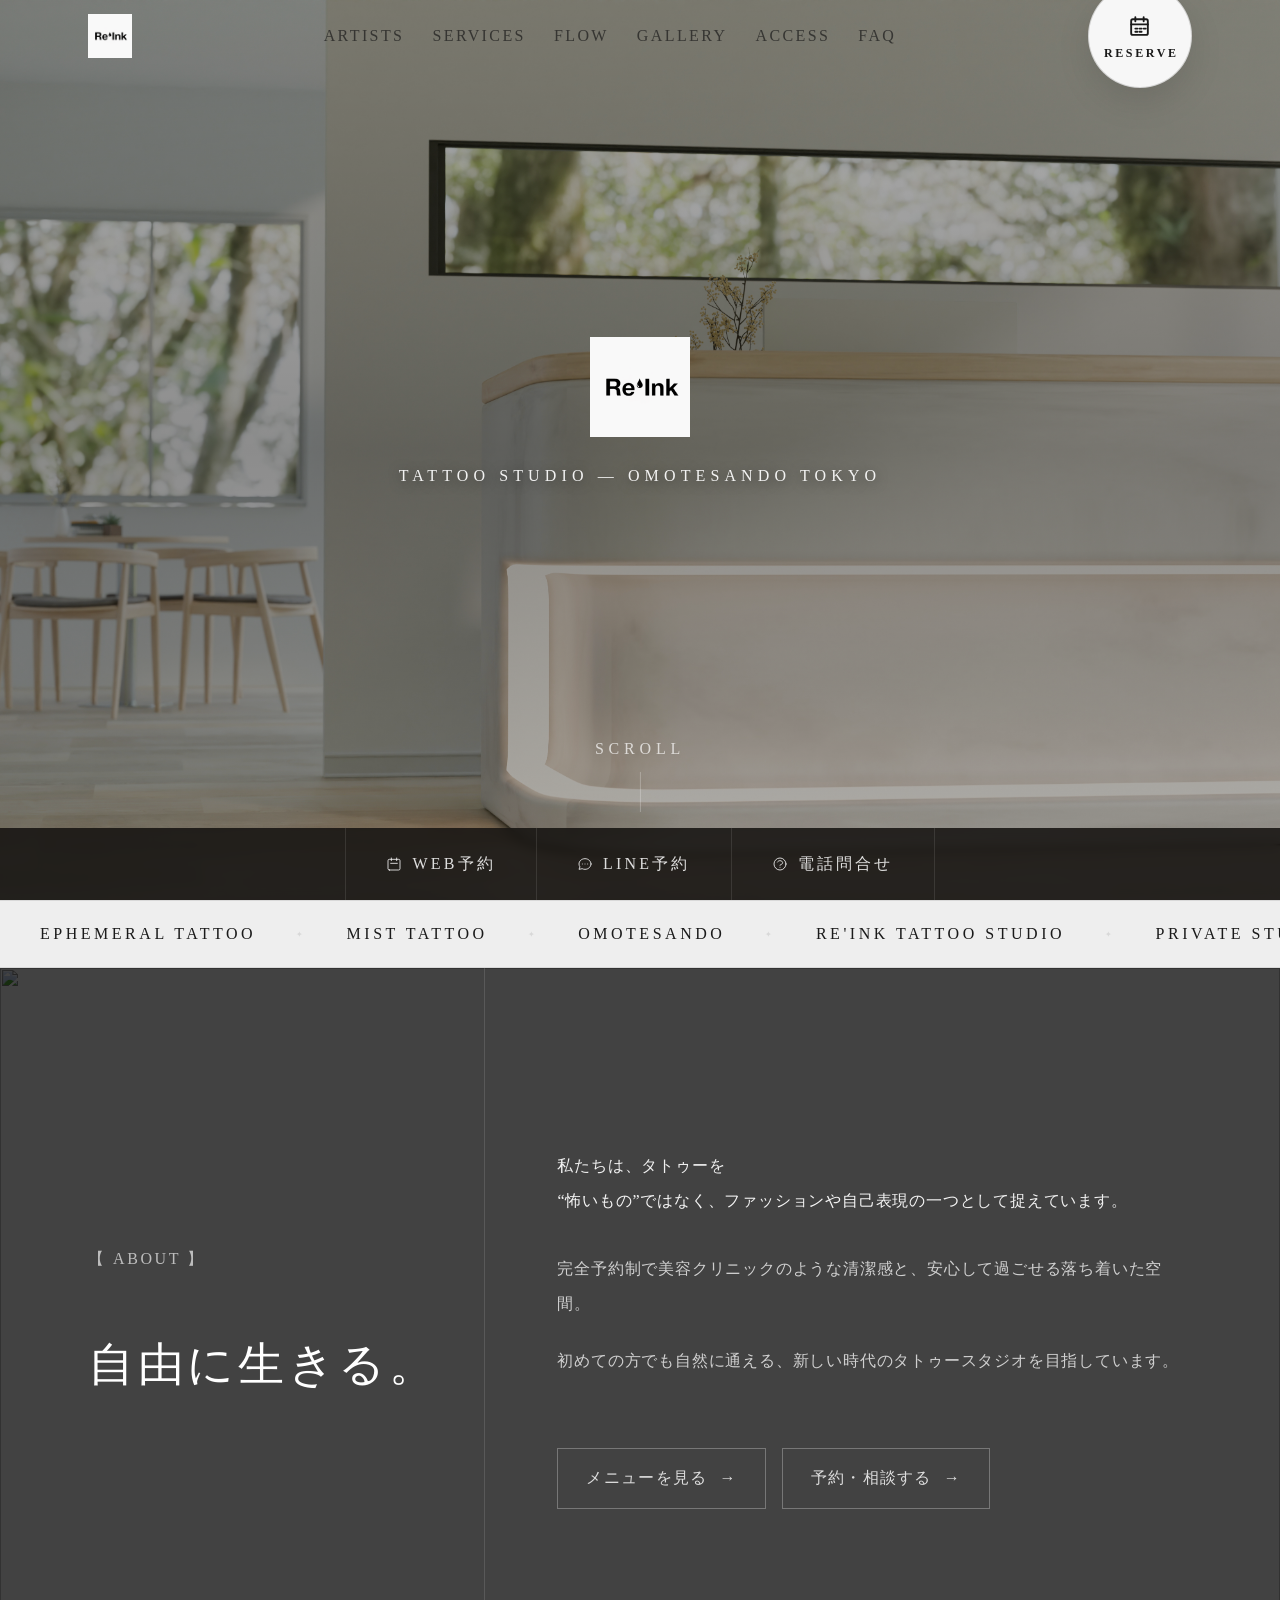
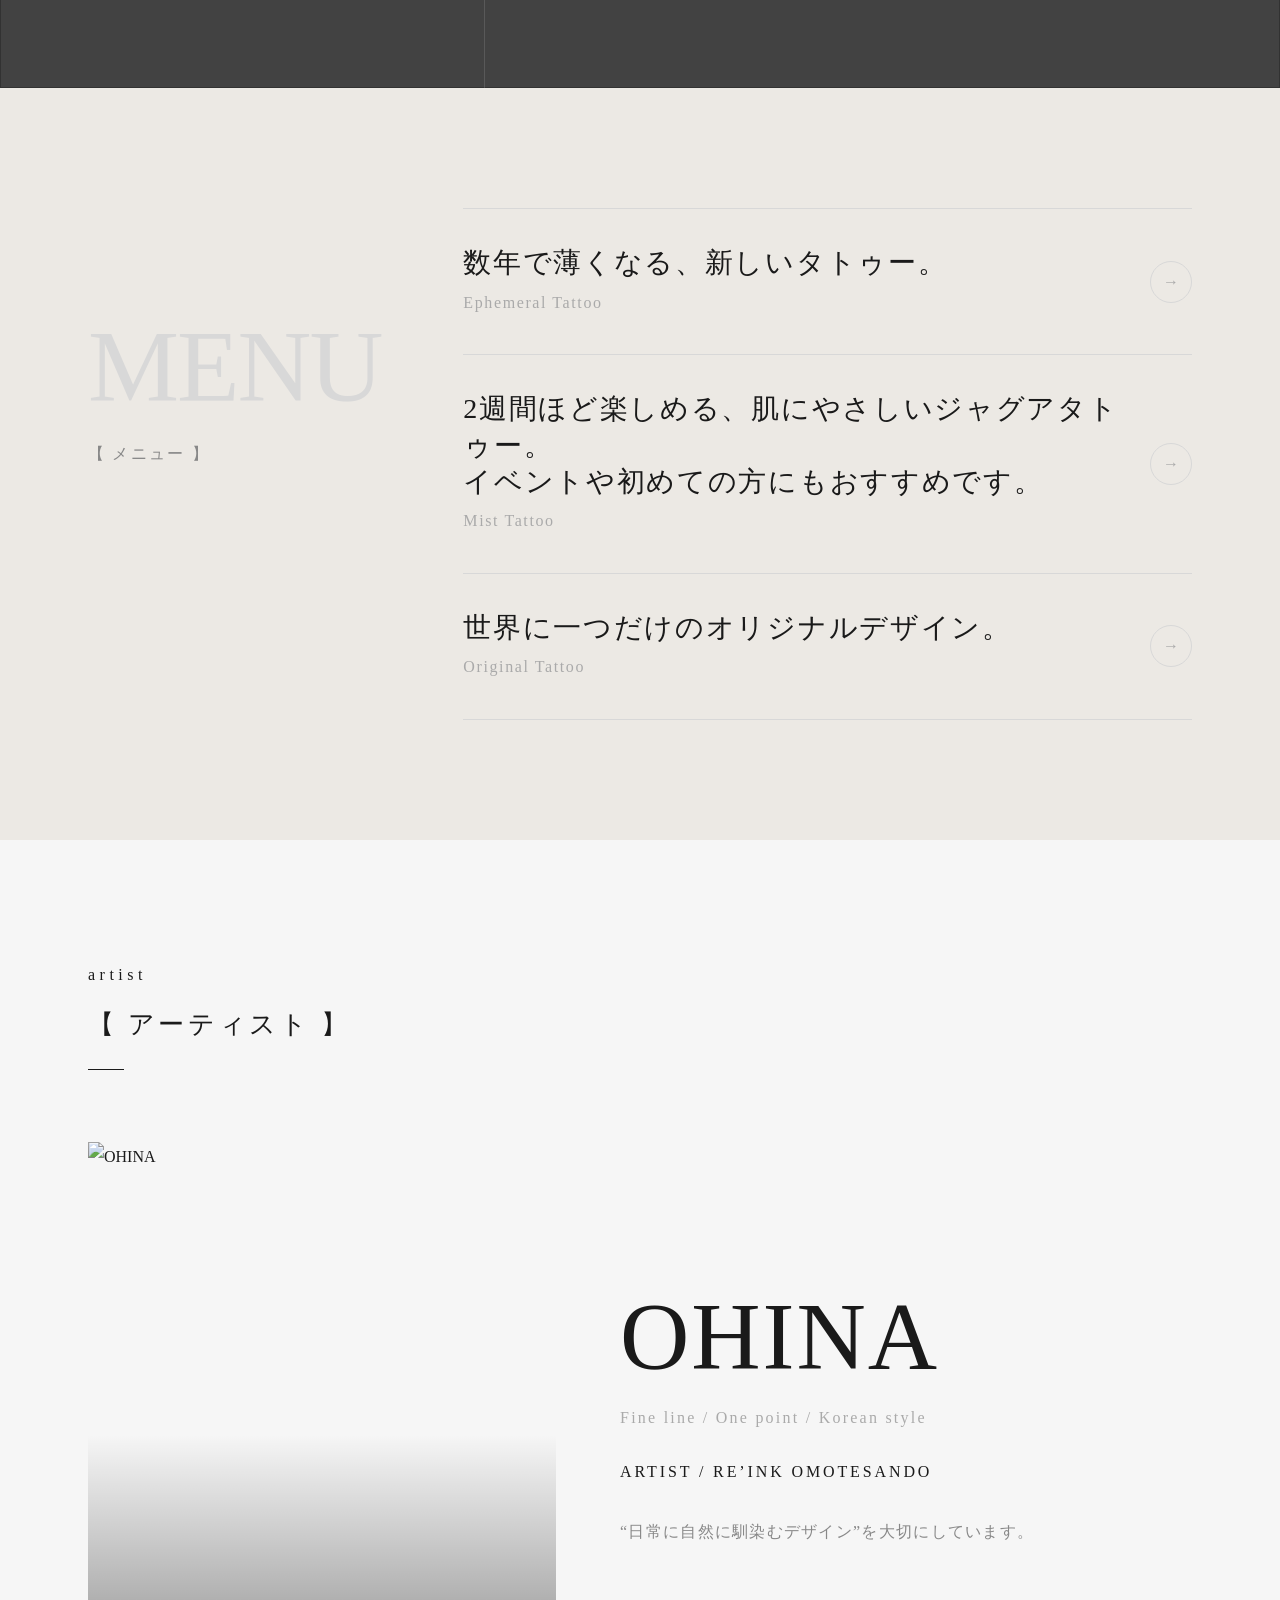
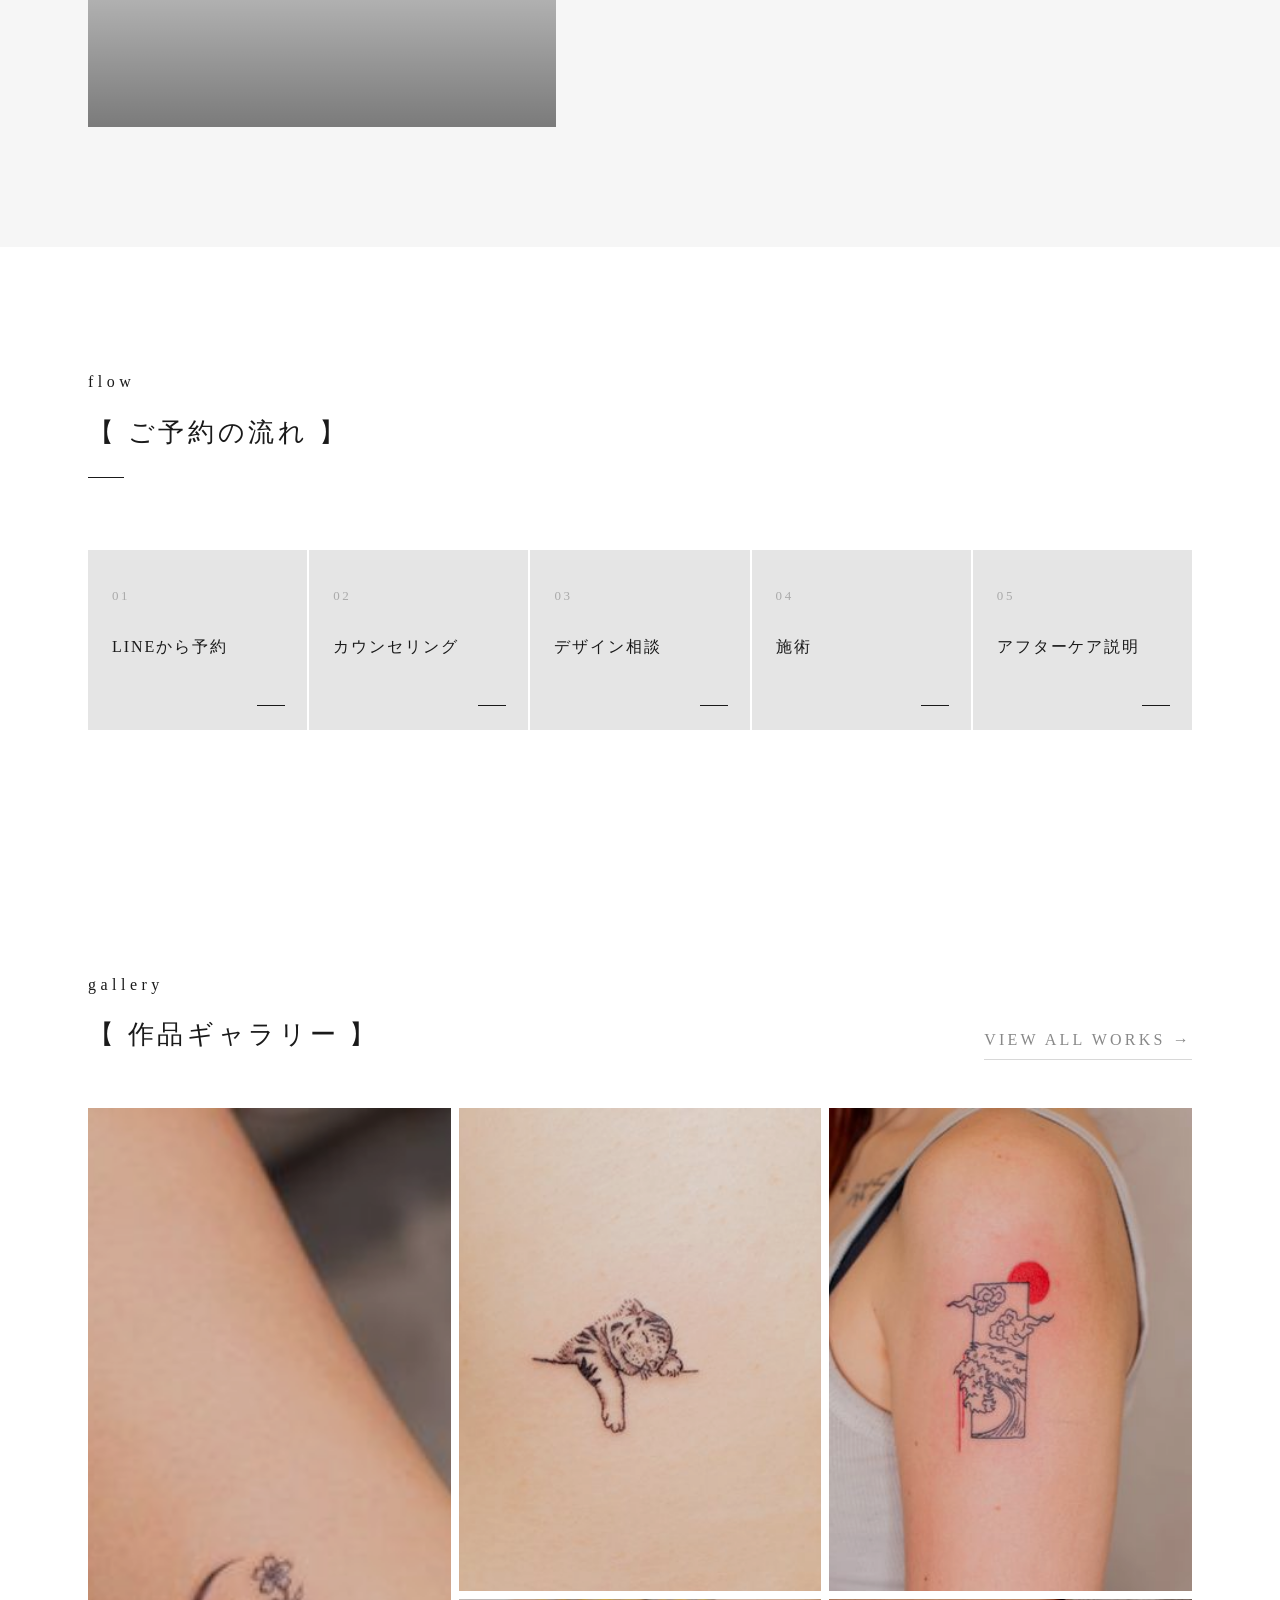
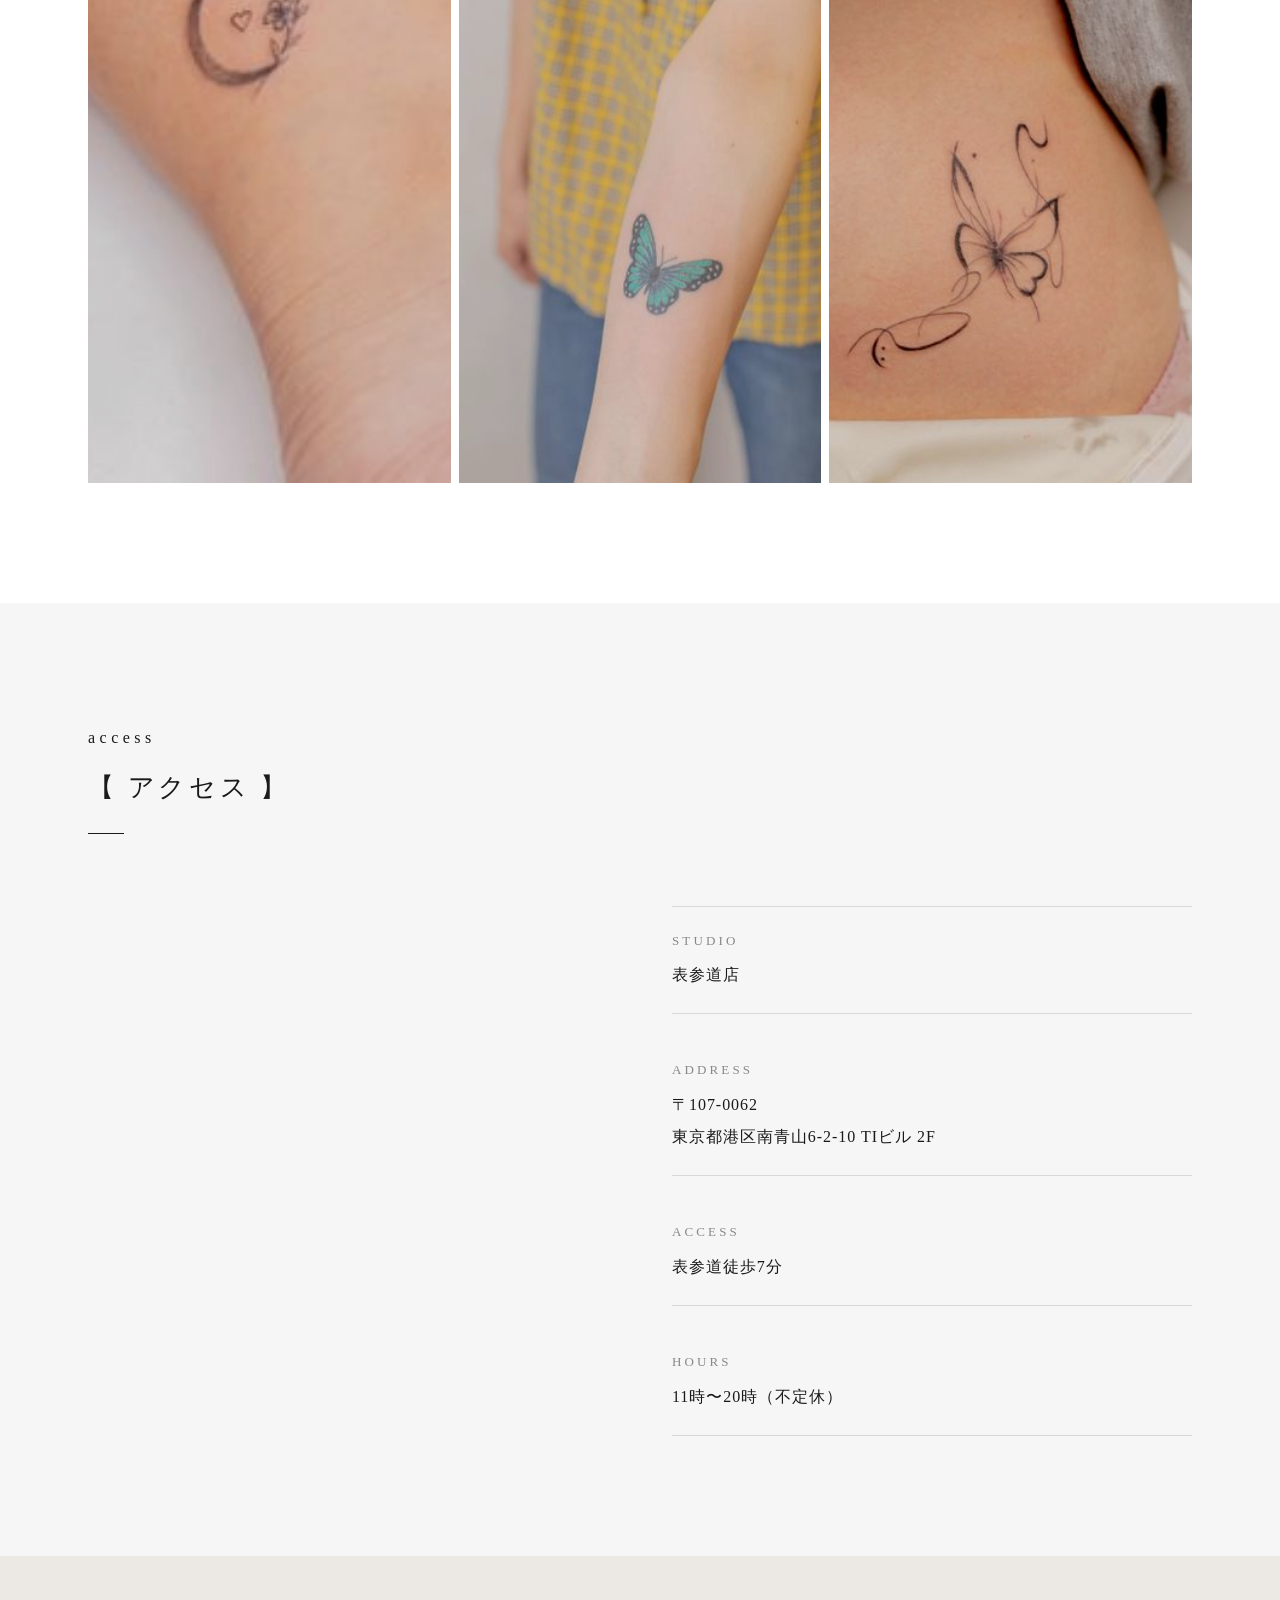
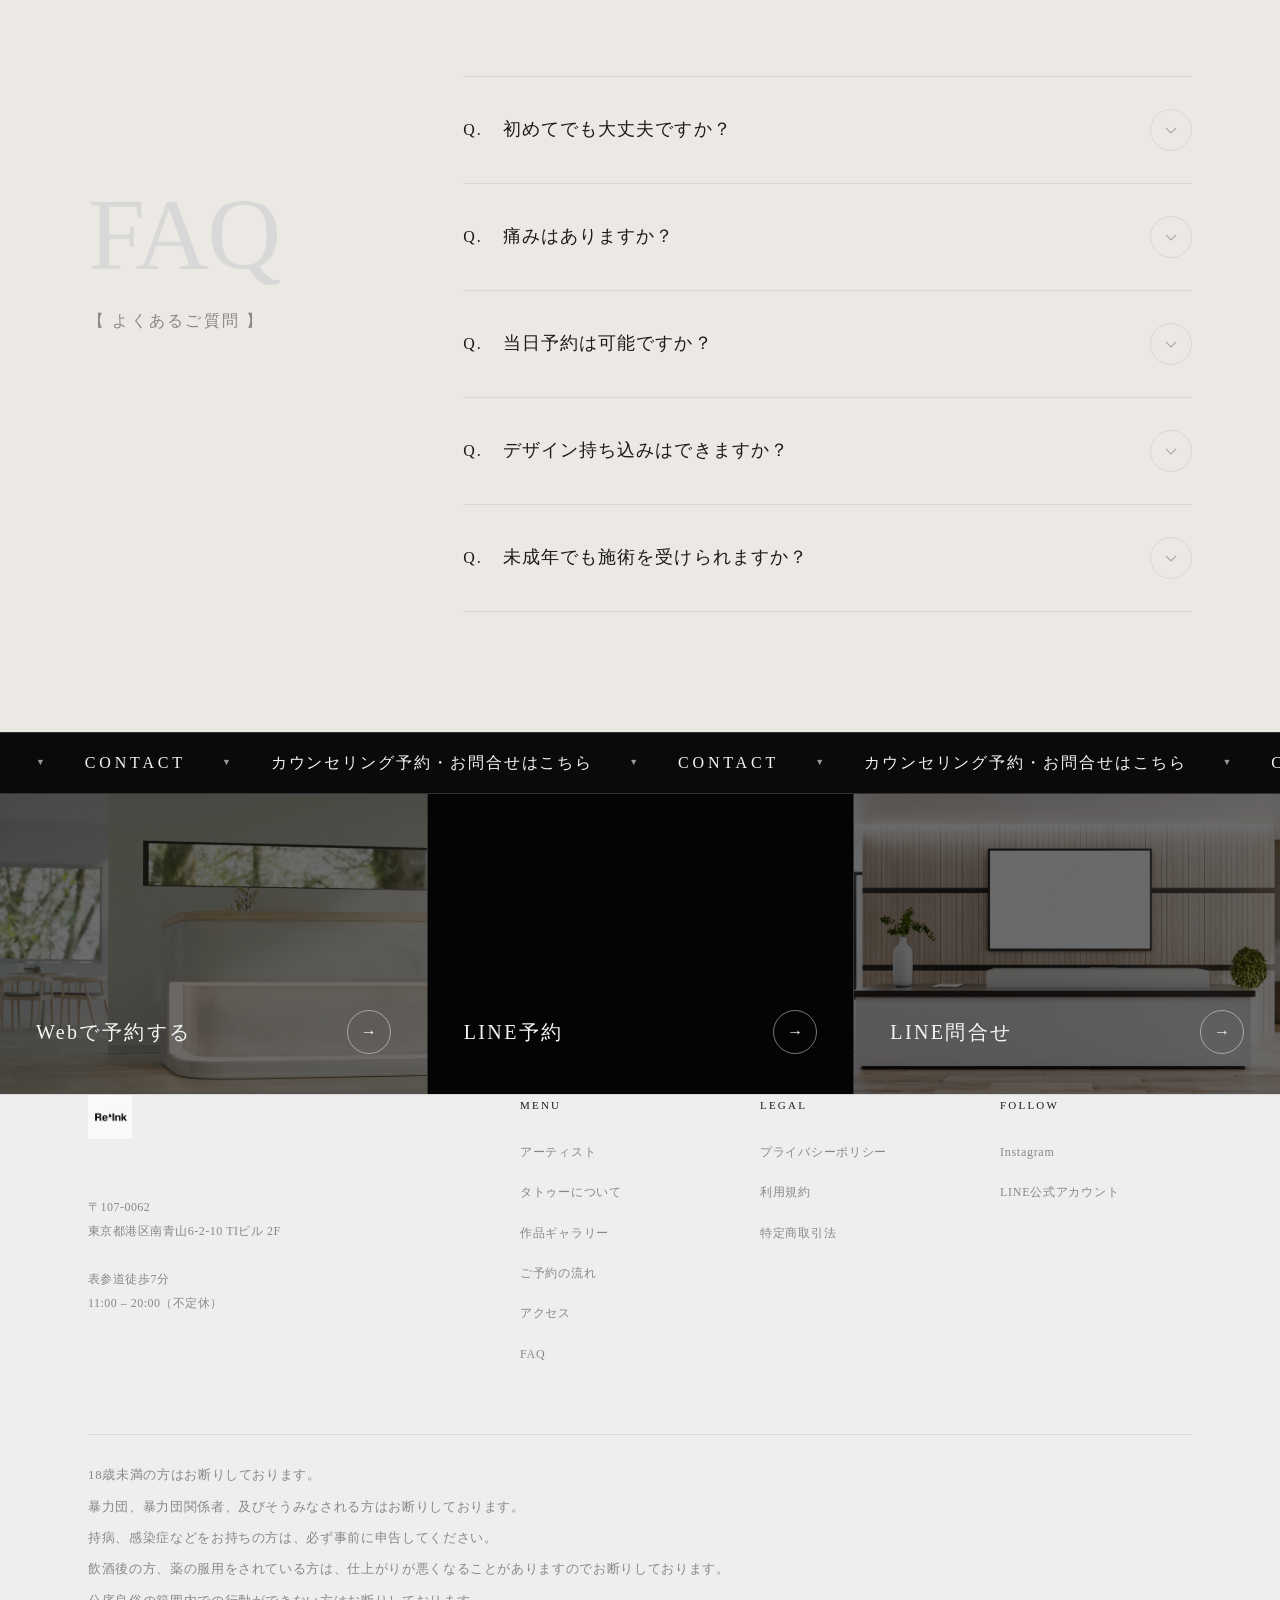
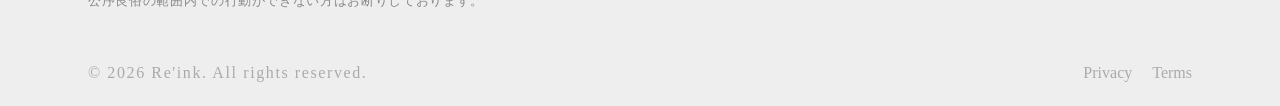
==== commit 1a028302: "画像変更" ====
--- a/index.html
+++ b/index.html
@@ -2461,7 +2461,6 @@
   <nav class="mobile-nav" id="mobile-nav">
     <a href="artists.html">Artists</a>
     <a href="tattoo.html">Services</a>
-    <a href="#flow">Flow</a>
     <a href="gallery.html">Gallery</a>
     <a href="#access">Access</a>
     <a href="qa.html">FAQ</a>
@@ -2510,7 +2509,7 @@
           <path stroke-linecap="round" stroke-linejoin="round"
             d="M8.228 9c.549-1.165 2.03-2 3.772-2 2.21 0 4 1.343 4 3 0 1.4-1.278 2.575-3.006 2.907-.542.104-.994.54-.994 1.093m0 3h.01M21 12a9 9 0 11-18 0 9 9 0 0118 0z" />
         </svg>
-        LINE問合せ
+        電話問合せ
       </a>
     </div>
   </section>
@@ -2627,15 +2626,8 @@
           </a>
           <a href="tattoo.html#ephemeral" class="service-row fi fi-d1">
             <div class="service-row-text">
-              <p class="service-row-title">2週間ほど楽しめる、肌にやさしいジャグアタトゥー。</p>
+              <p class="service-row-title">2週間ほど楽しめる、肌にやさしいジャグアタトゥー。<br />イベントや初めての方にもおすすめです。</p>
               <p class="service-row-en">Mist Tattoo</p>
-            </div>
-            <span class="service-row-arrow">→</span>
-          </a>
-          <a href="tattoo.html#retouch" class="service-row fi fi-d2">
-            <div class="service-row-text">
-              <p class="service-row-title">イベントや初めての方にもおすすめです。</p>
-              <p class="service-row-en">For Events / First Tattoo</p>
             </div>
             <span class="service-row-arrow">→</span>
           </a>
@@ -2651,38 +2643,6 @@
     </div>
   </section>
 
-  <!-- ======= FEATURES ======= -->
-  <section id="features" class="features">
-    <div class="features-header fi">
-      <span class="features-title-en">FEATURE</span>
-      <p class="features-title-ja">【 特徴 】</p>
-    </div>
-    <div class="features-body">
-      <!-- 左: フォト -->
-      <div class="features-photo fi">
-        <img src="img/ink3.jpg" alt="Re’ink Studio">
-      </div>
-      <!-- 右: テキスト -->
-      <div class="features-content fi fi-d1">
-        <p class="features-label">Why choose Re’ink</p>
-        <h2 class="features-heading">
-          Re’inkが<br>
-          選ばれる理由
-        </h2>
-        <div class="features-text">
-          <p><strong>完全予約制のプライベート空間</strong><br>周囲を気にせず、落ち着いて施術を受けていただけます。</p>
-          <p><strong>女性のお客様も通いやすい空間設計</strong><br>美容サロンのような清潔感と安心感を大切にしています。</p>
-          <p><strong>丁寧なカウンセリング</strong><br>デザインやサイズ感まで、一緒に丁寧にご相談します。</p>
-        </div>
-        <div class="features-signature">
-          RE’INK TATTOO STUDIO<br>
-          表参道
-        </div>
-        <a href="#concept" class="features-more">View more &nbsp;&nbsp;&nbsp;&nbsp; →</a>
-      </div>
-    </div>
-  </section>
-
   <!-- ======= ARTISTS ======= -->
   <section id="artists" class="artists">
     <div class="container">
@@ -2693,15 +2653,13 @@
       </header>
       <div class="artists-grid">
         <div class="artist-card fi">
-          <div class="artist-photo"><img src="img/ink1.jpg" alt="OHINA"></div>
+          <div class="artist-photo"><img src="img/ohina.jpg" alt="OHINA"></div>
           <div class="artist-profile">
             <p class="artist-en">OHINA</p>
             <p class="artist-ja">Fine line / One point / Korean style</p>
             <p class="artist-style">Artist / Re’ink Omotesando</p>
             <p class="artist-message">
-              “日常に自然に馴染むデザイン”を大切にしています。繊細なライン、ワンポイント、韓国風のミニマルな表現を中心に、お客様の雰囲気やライフスタイルに合わせてご提案します。
-            </p>
-            <a href="artists.html" class="artist-link">View Profile</a>
+              “日常に自然に馴染むデザイン”を大切にしています。 </p>
           </div>
         </div>
       </div>
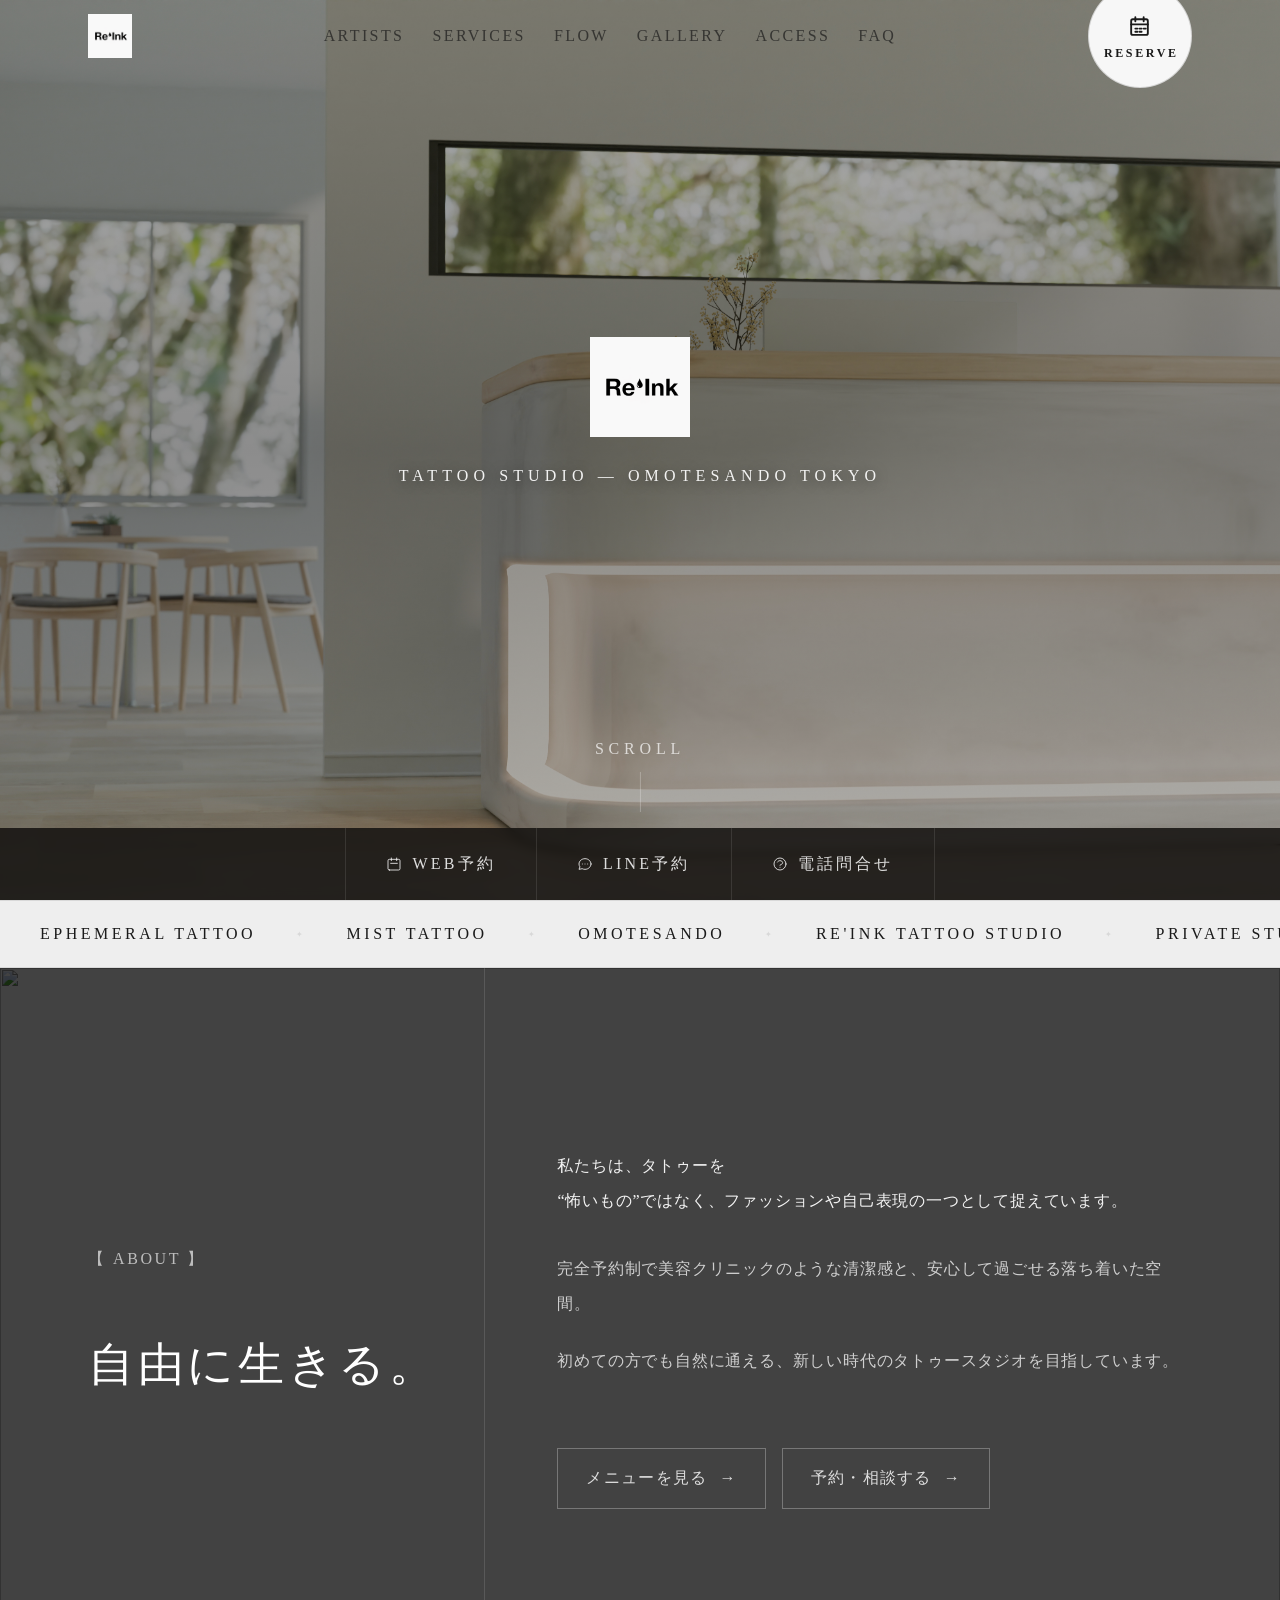
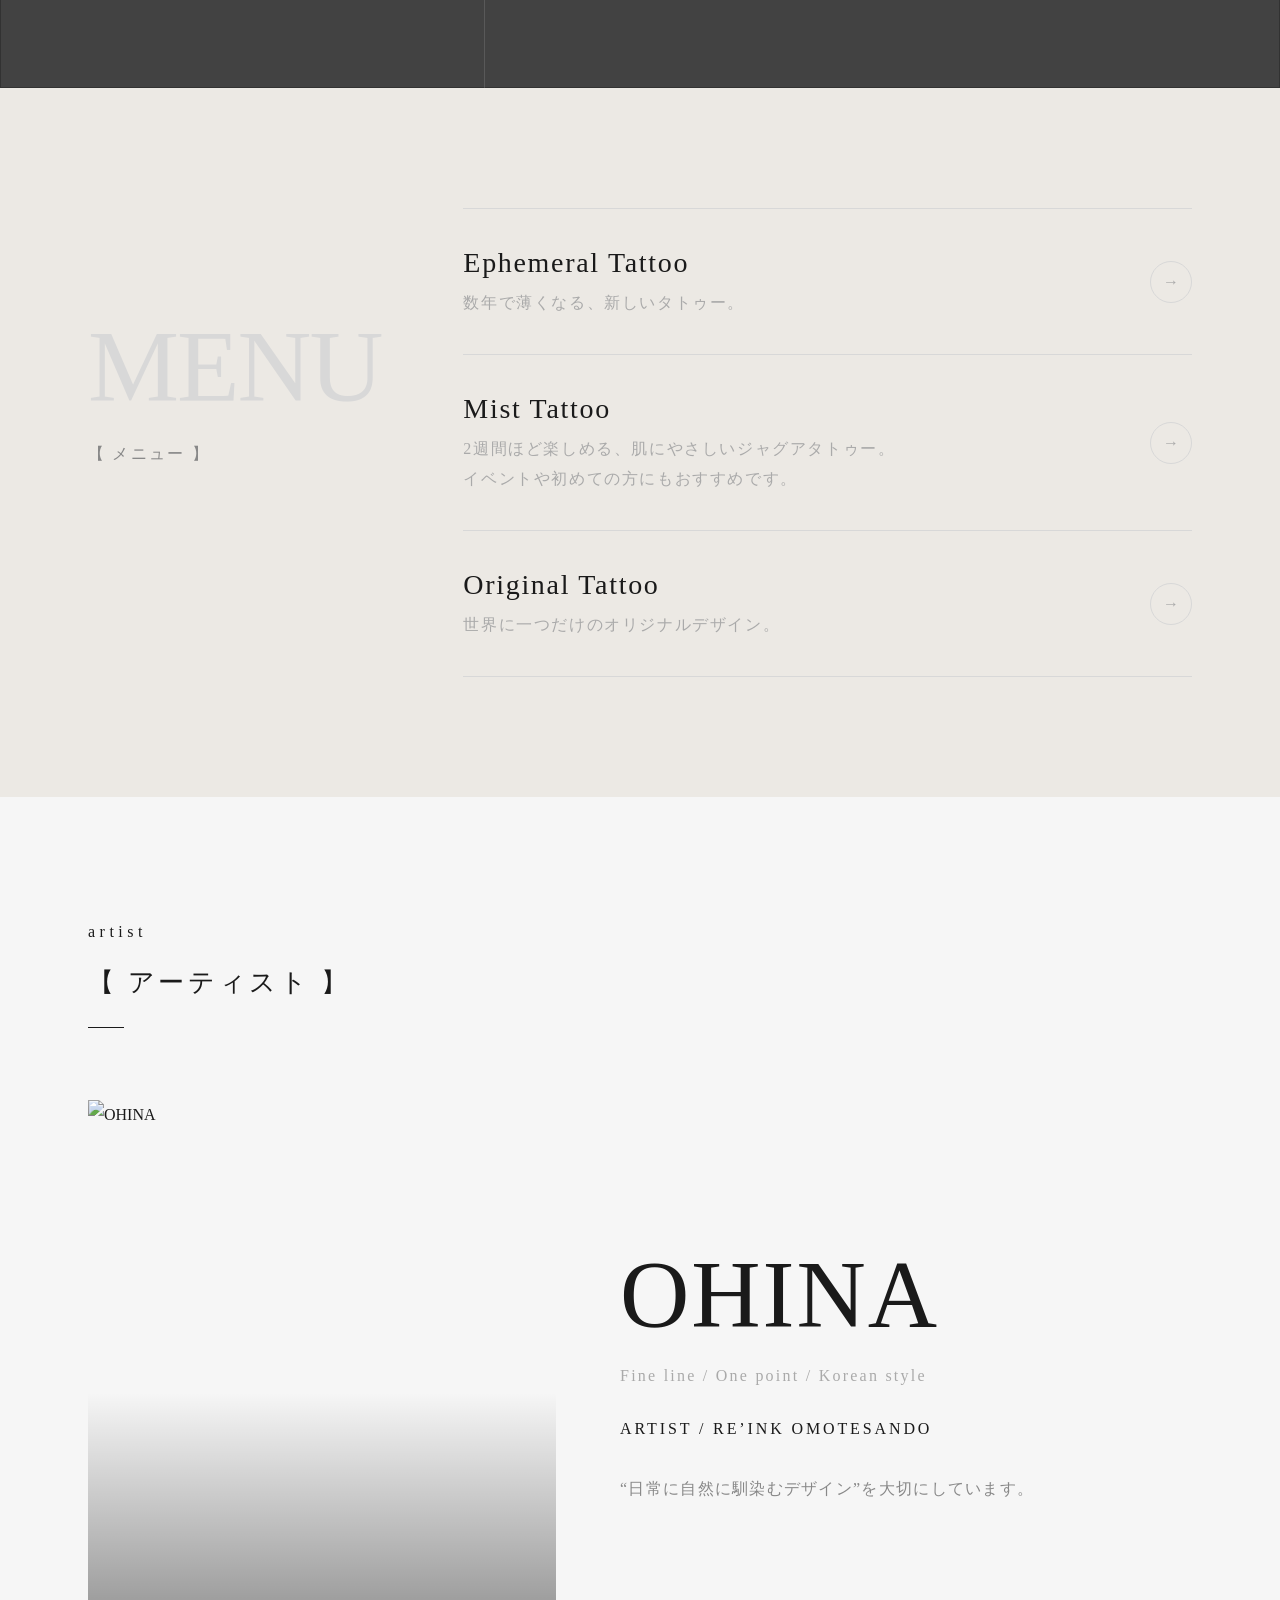
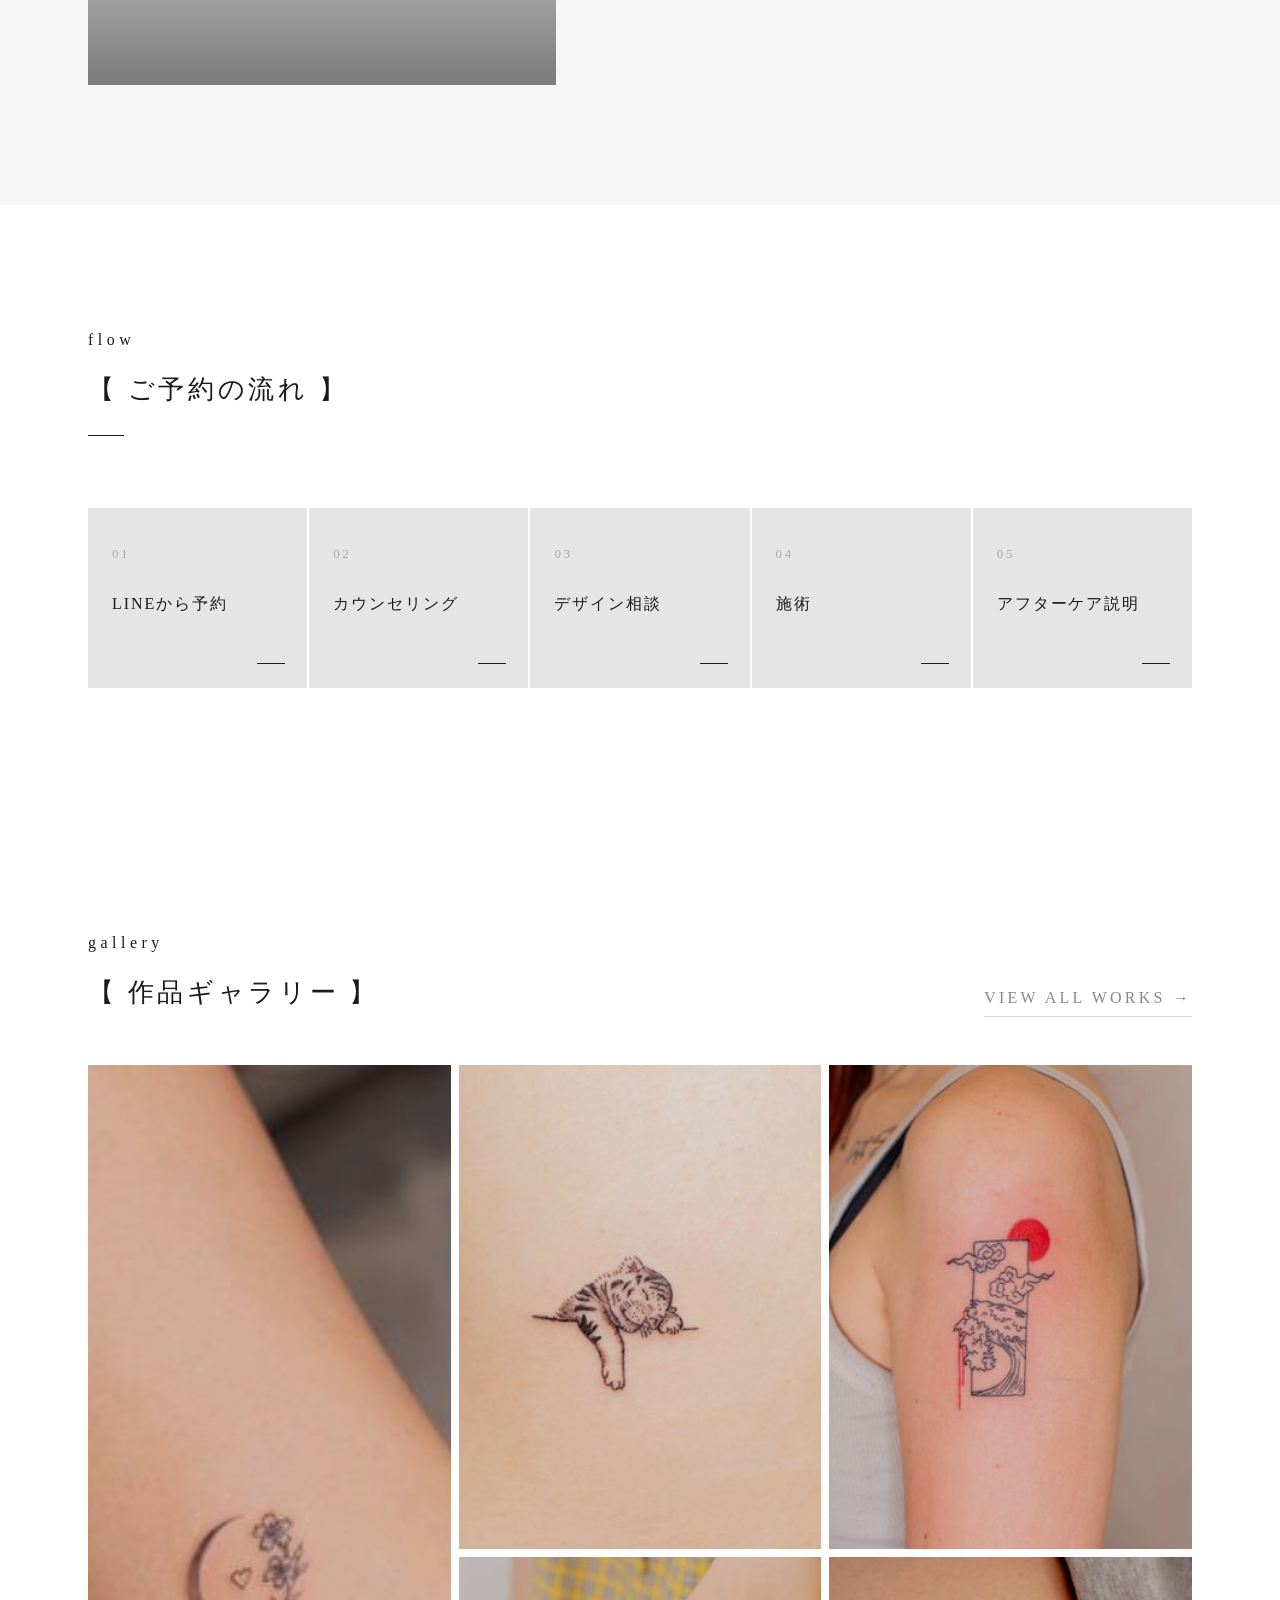
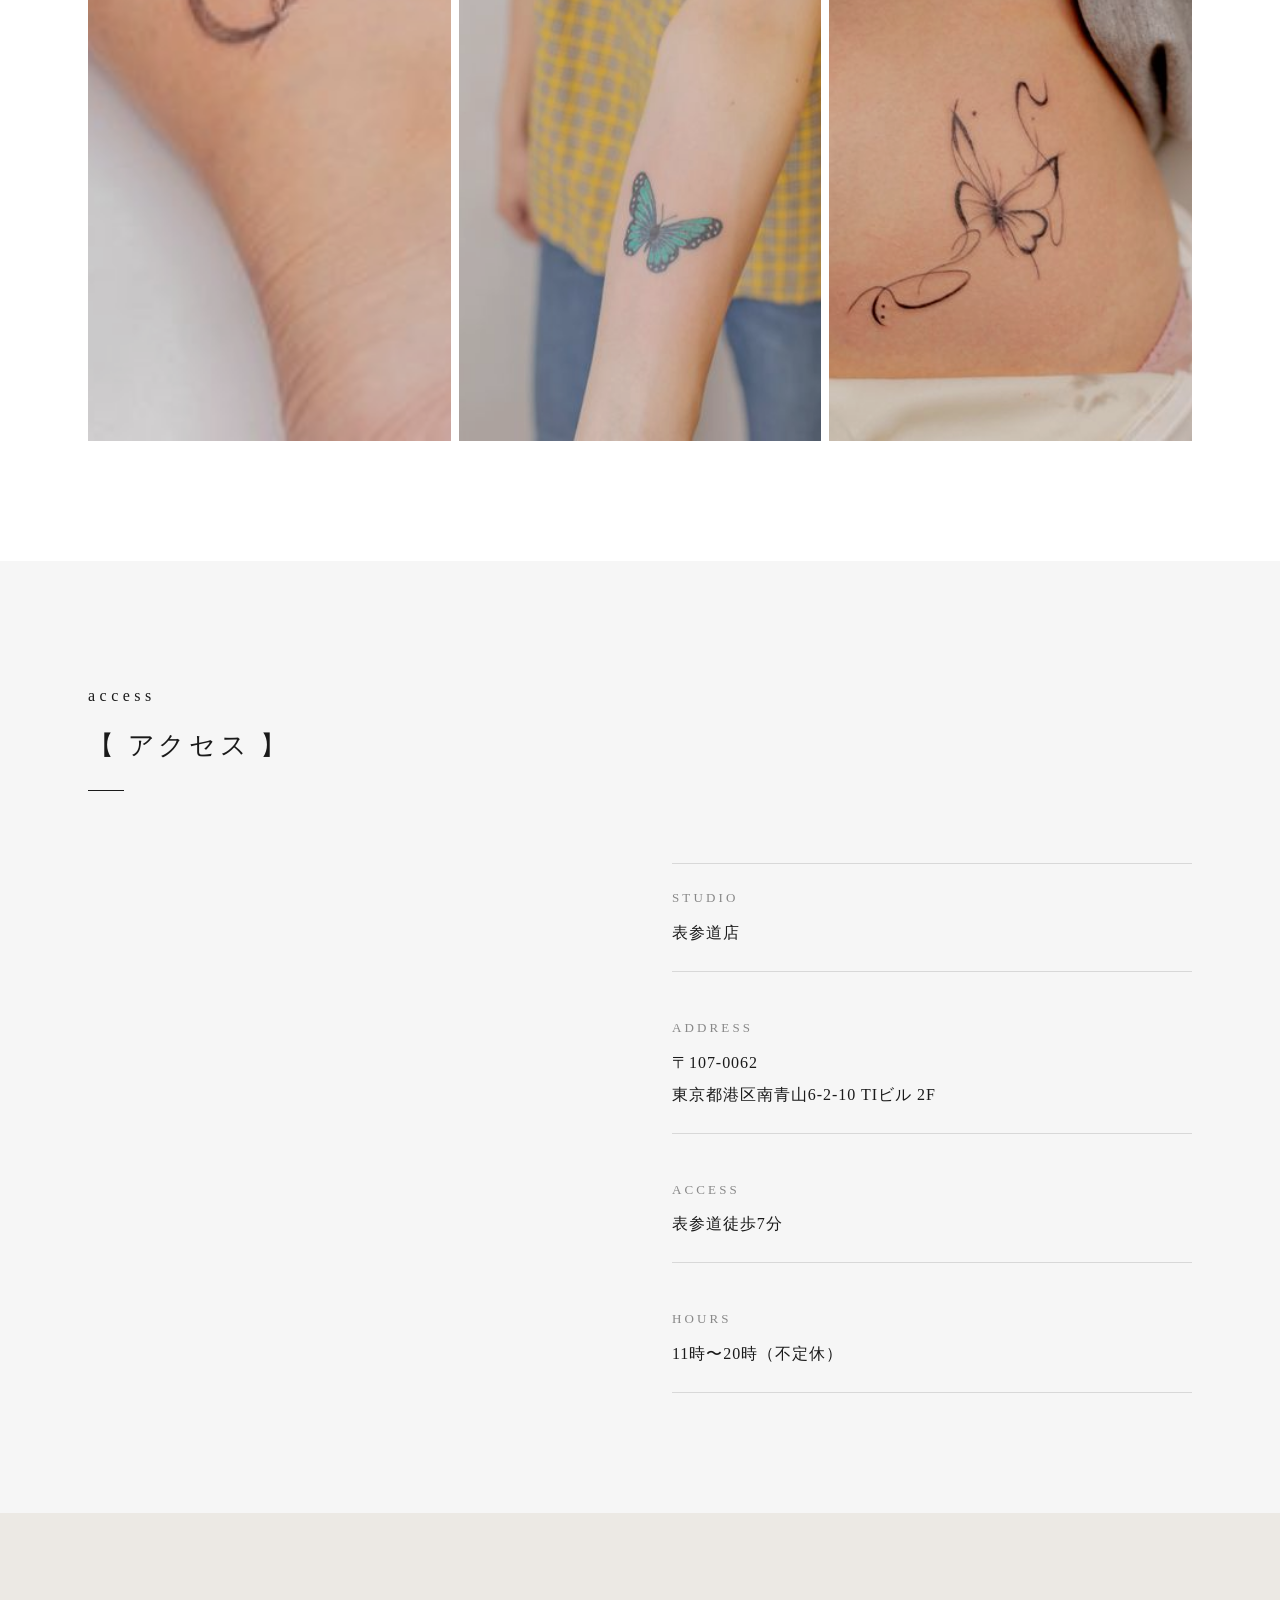
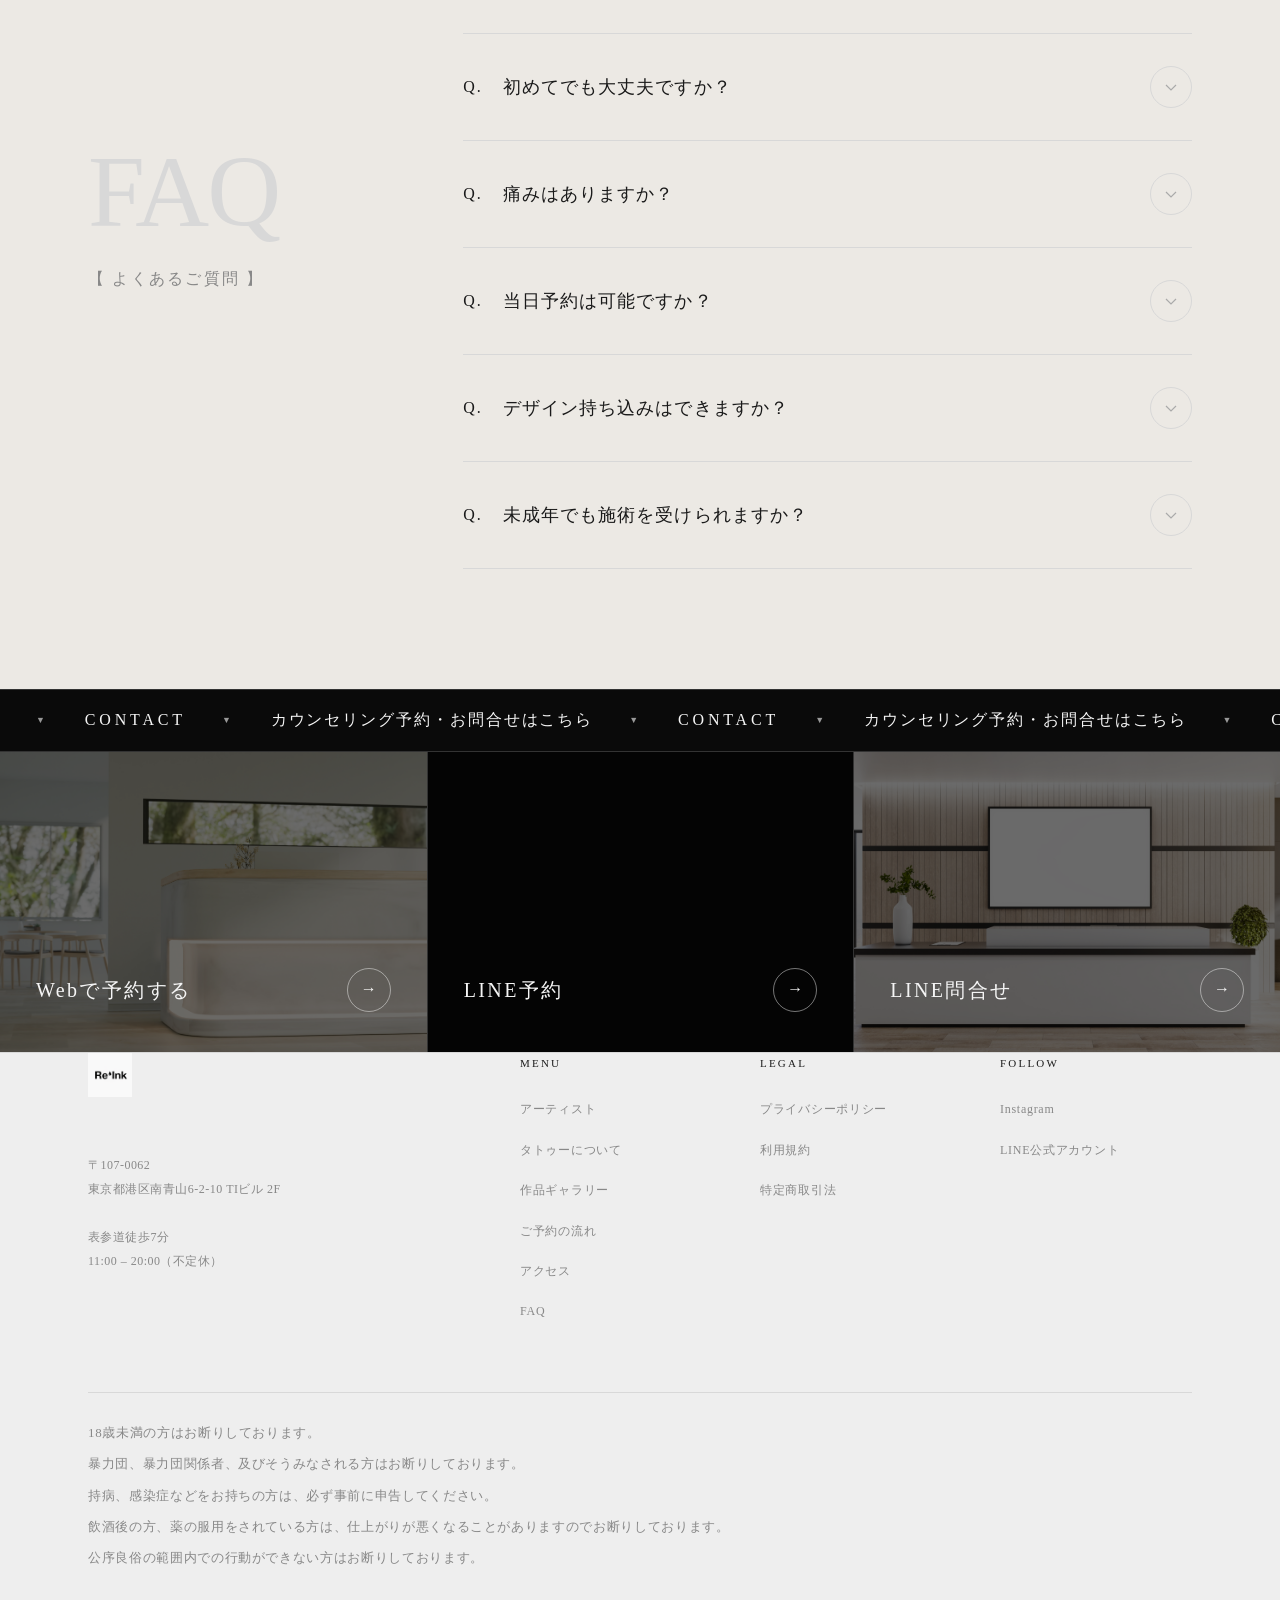
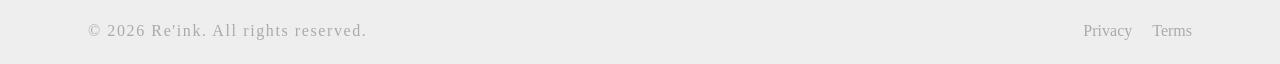
==== commit 3a740abe: "hozon" ====
--- a/index.html
+++ b/index.html
@@ -2619,22 +2619,22 @@
         <div class="services-list">
           <a href="tattoo.html" class="service-row fi">
             <div class="service-row-text">
-              <p class="service-row-title">数年で薄くなる、新しいタトゥー。</p>
-              <p class="service-row-en">Ephemeral Tattoo</p>
+              <p class="service-row-title">Ephemeral Tattoo</p>
+              <p class="service-row-en">数年で薄くなる、新しいタトゥー。</p>
             </div>
             <span class="service-row-arrow">→</span>
           </a>
           <a href="tattoo.html#ephemeral" class="service-row fi fi-d1">
             <div class="service-row-text">
-              <p class="service-row-title">2週間ほど楽しめる、肌にやさしいジャグアタトゥー。<br />イベントや初めての方にもおすすめです。</p>
-              <p class="service-row-en">Mist Tattoo</p>
+              <p class="service-row-title">Mist Tattoo</p>
+              <p class="service-row-en">2週間ほど楽しめる、肌にやさしいジャグアタトゥー。<br />イベントや初めての方にもおすすめです。</p>
             </div>
             <span class="service-row-arrow">→</span>
           </a>
           <a href="tattoo.html#coverup" class="service-row fi fi-d3">
             <div class="service-row-text">
-              <p class="service-row-title">世界に一つだけのオリジナルデザイン。</p>
-              <p class="service-row-en">Original Tattoo</p>
+              <p class="service-row-title">Original Tattoo</p>
+              <p class="service-row-en">世界に一つだけのオリジナルデザイン。</p>
             </div>
             <span class="service-row-arrow">→</span>
           </a>
@@ -2653,7 +2653,7 @@
       </header>
       <div class="artists-grid">
         <div class="artist-card fi">
-          <div class="artist-photo"><img src="img/ohina.jpg" alt="OHINA"></div>
+          <div class="artist-photo"><img src="img/ohina.png" alt="OHINA"></div>
           <div class="artist-profile">
             <p class="artist-en">OHINA</p>
             <p class="artist-ja">Fine line / One point / Korean style</p>
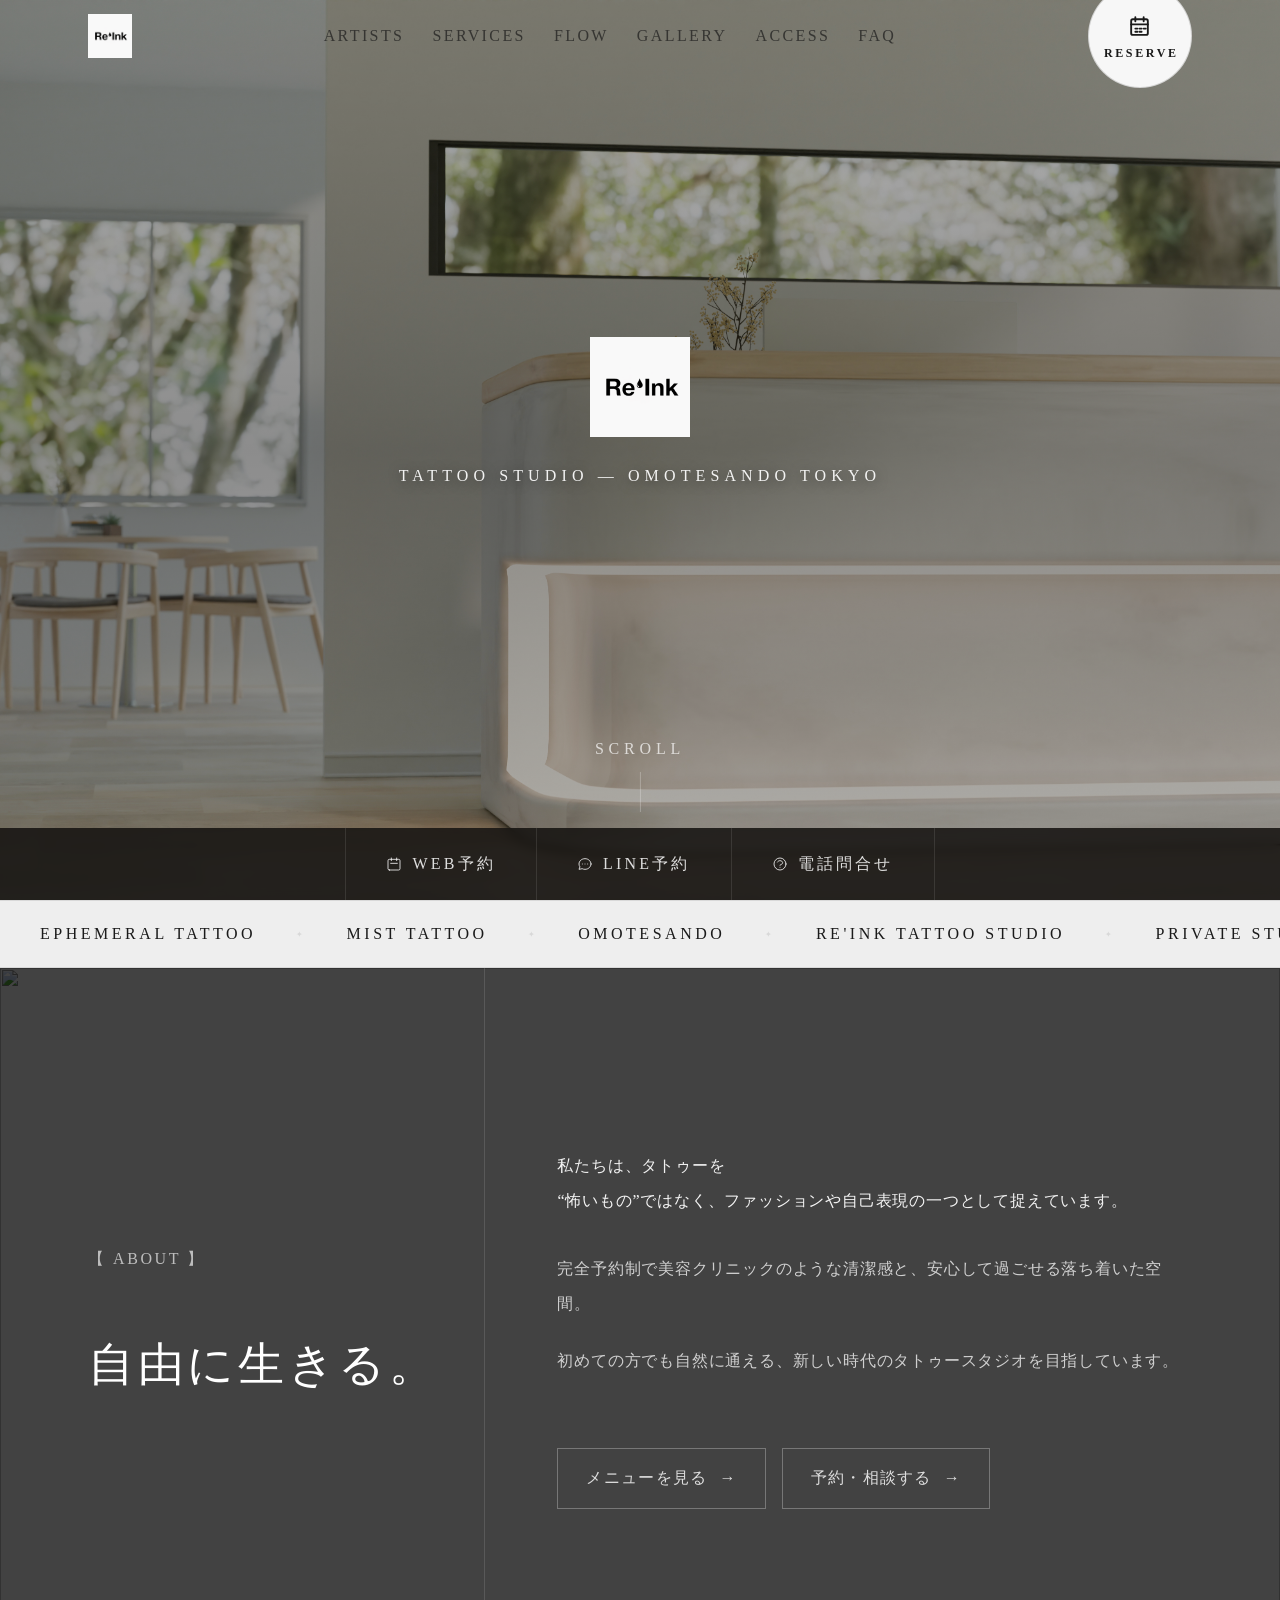
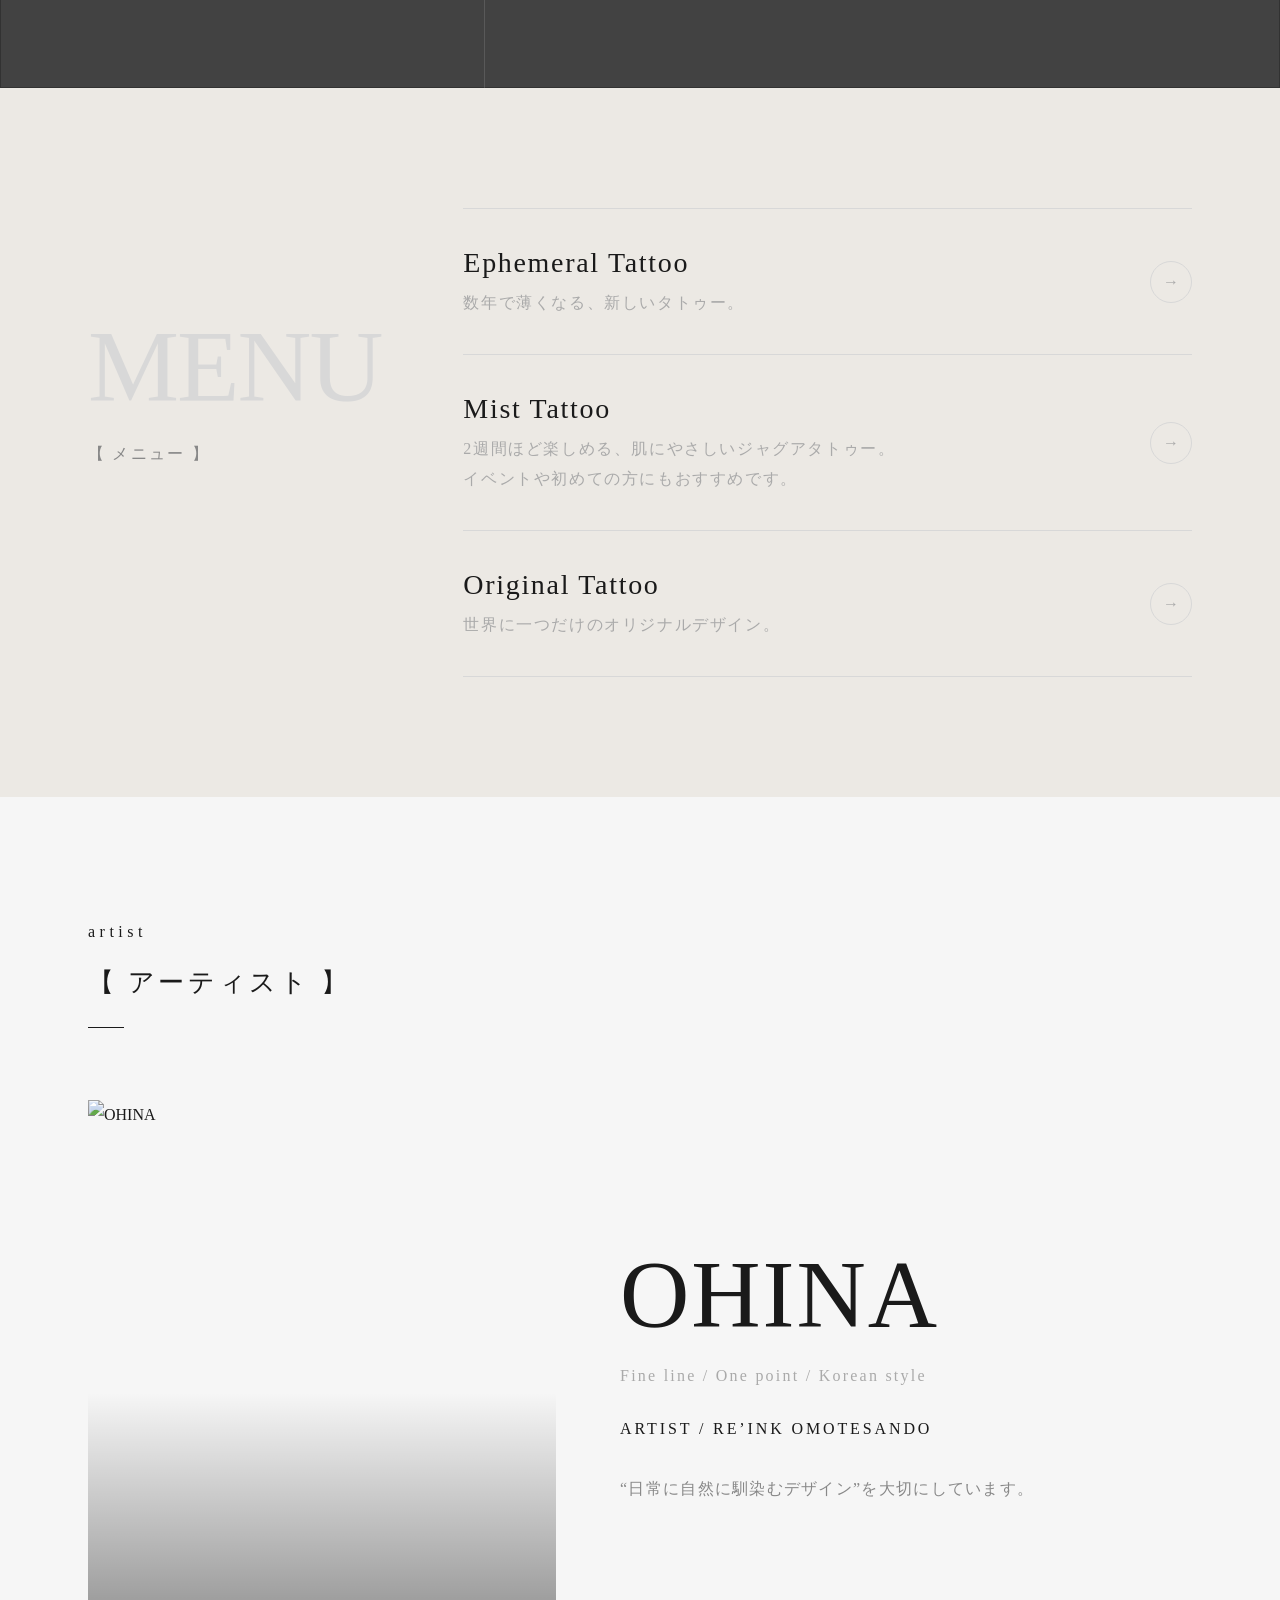
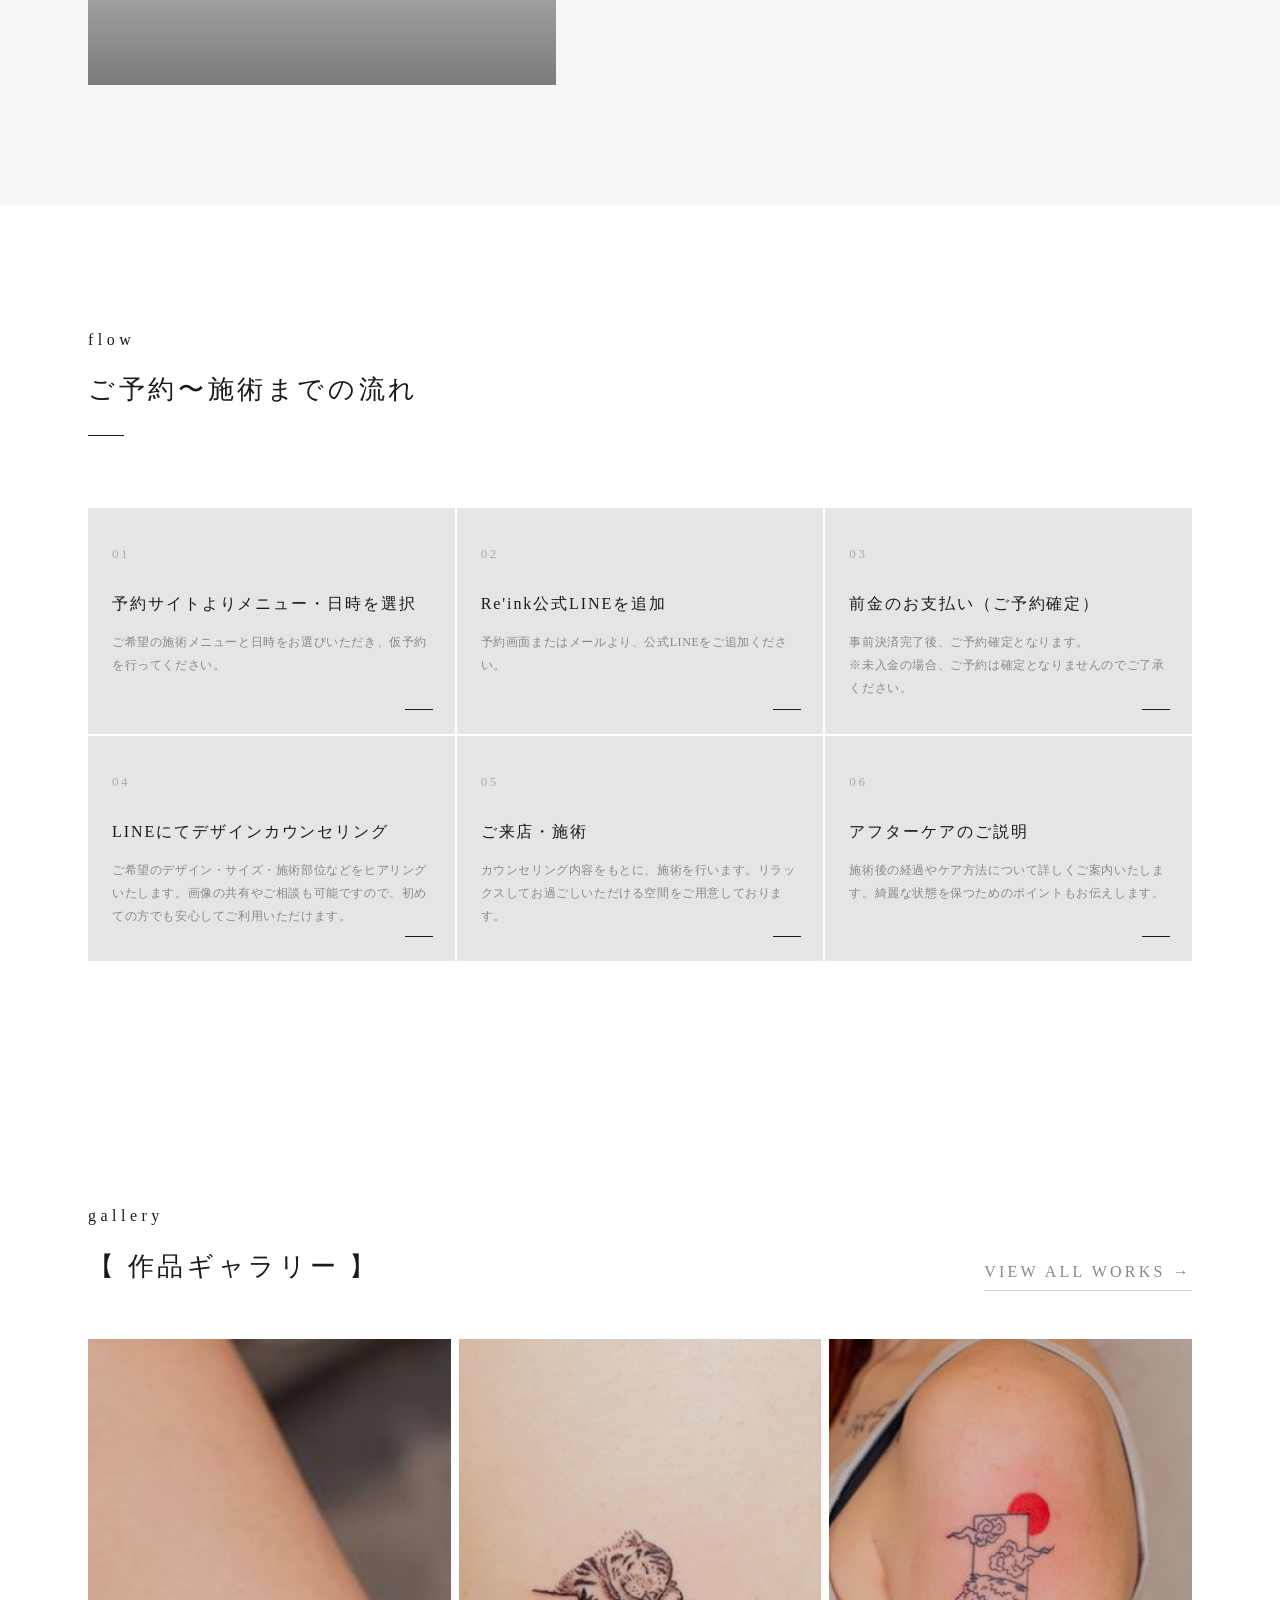
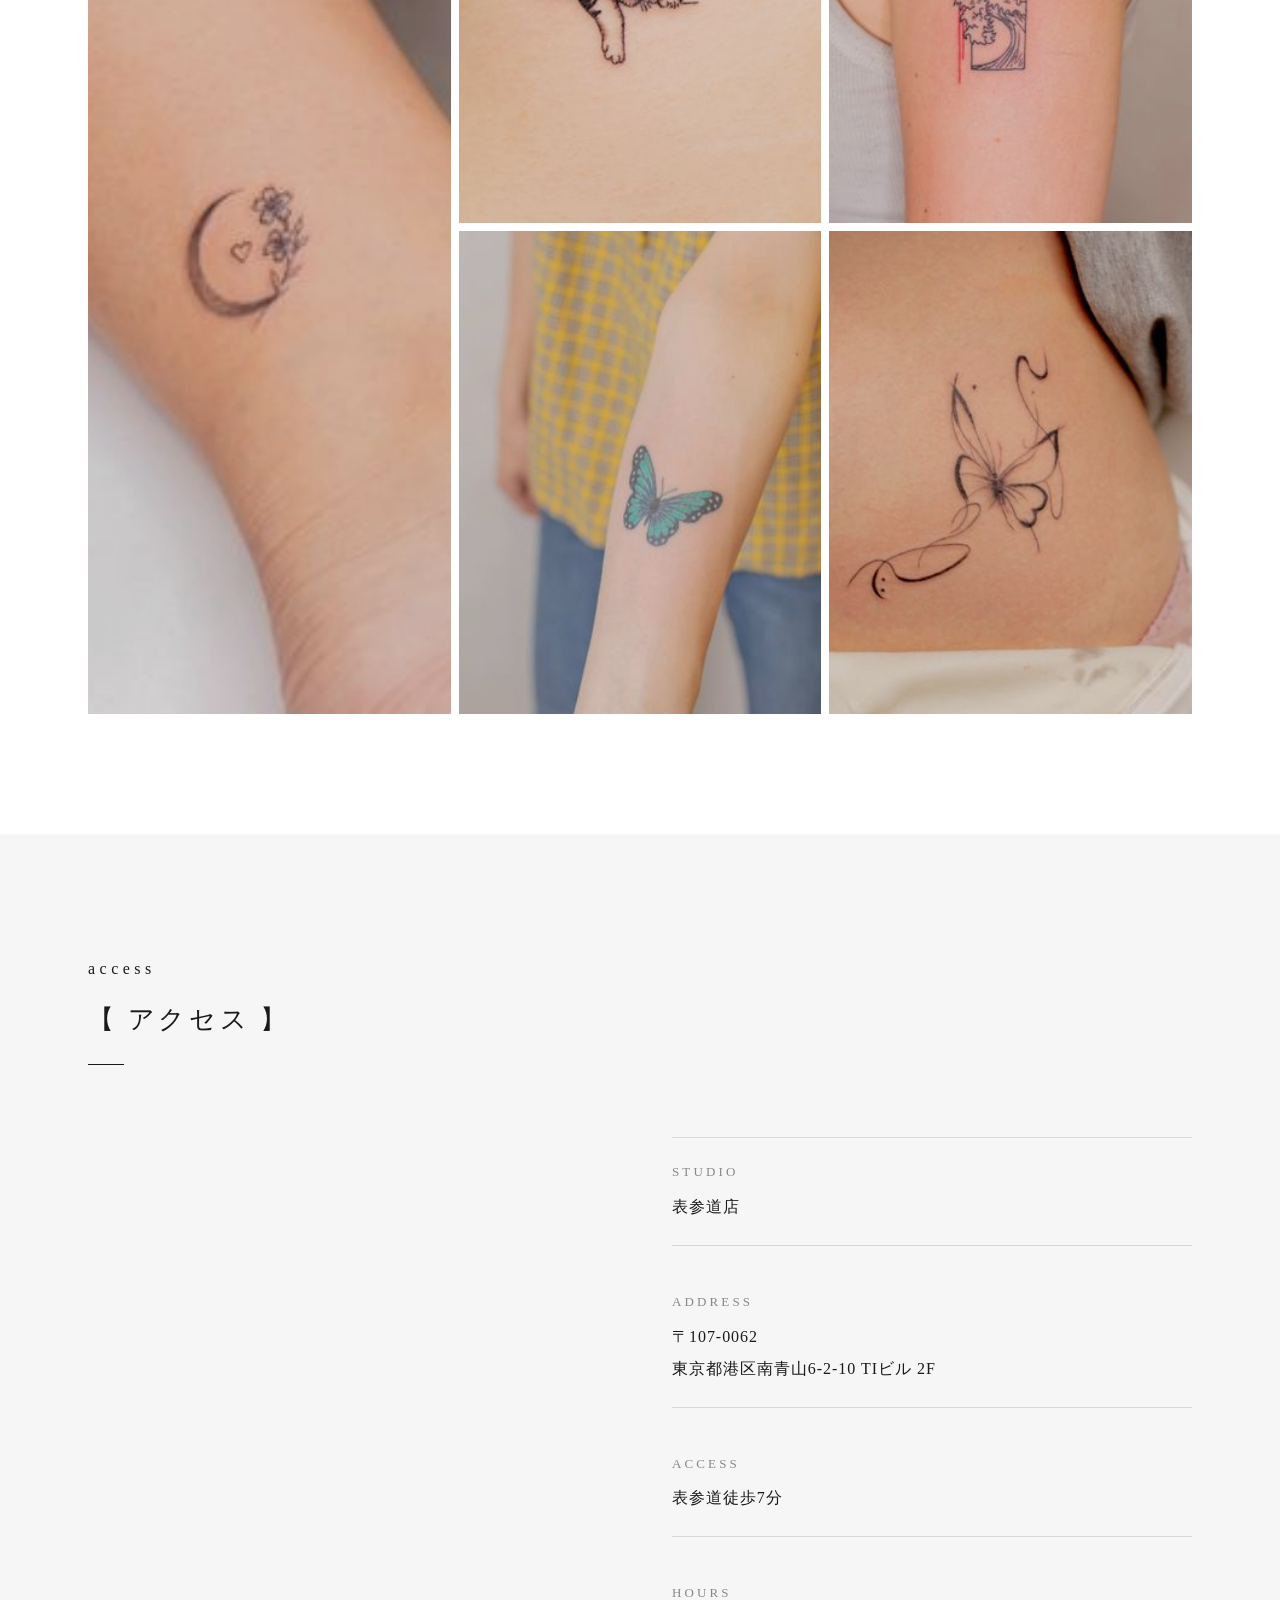
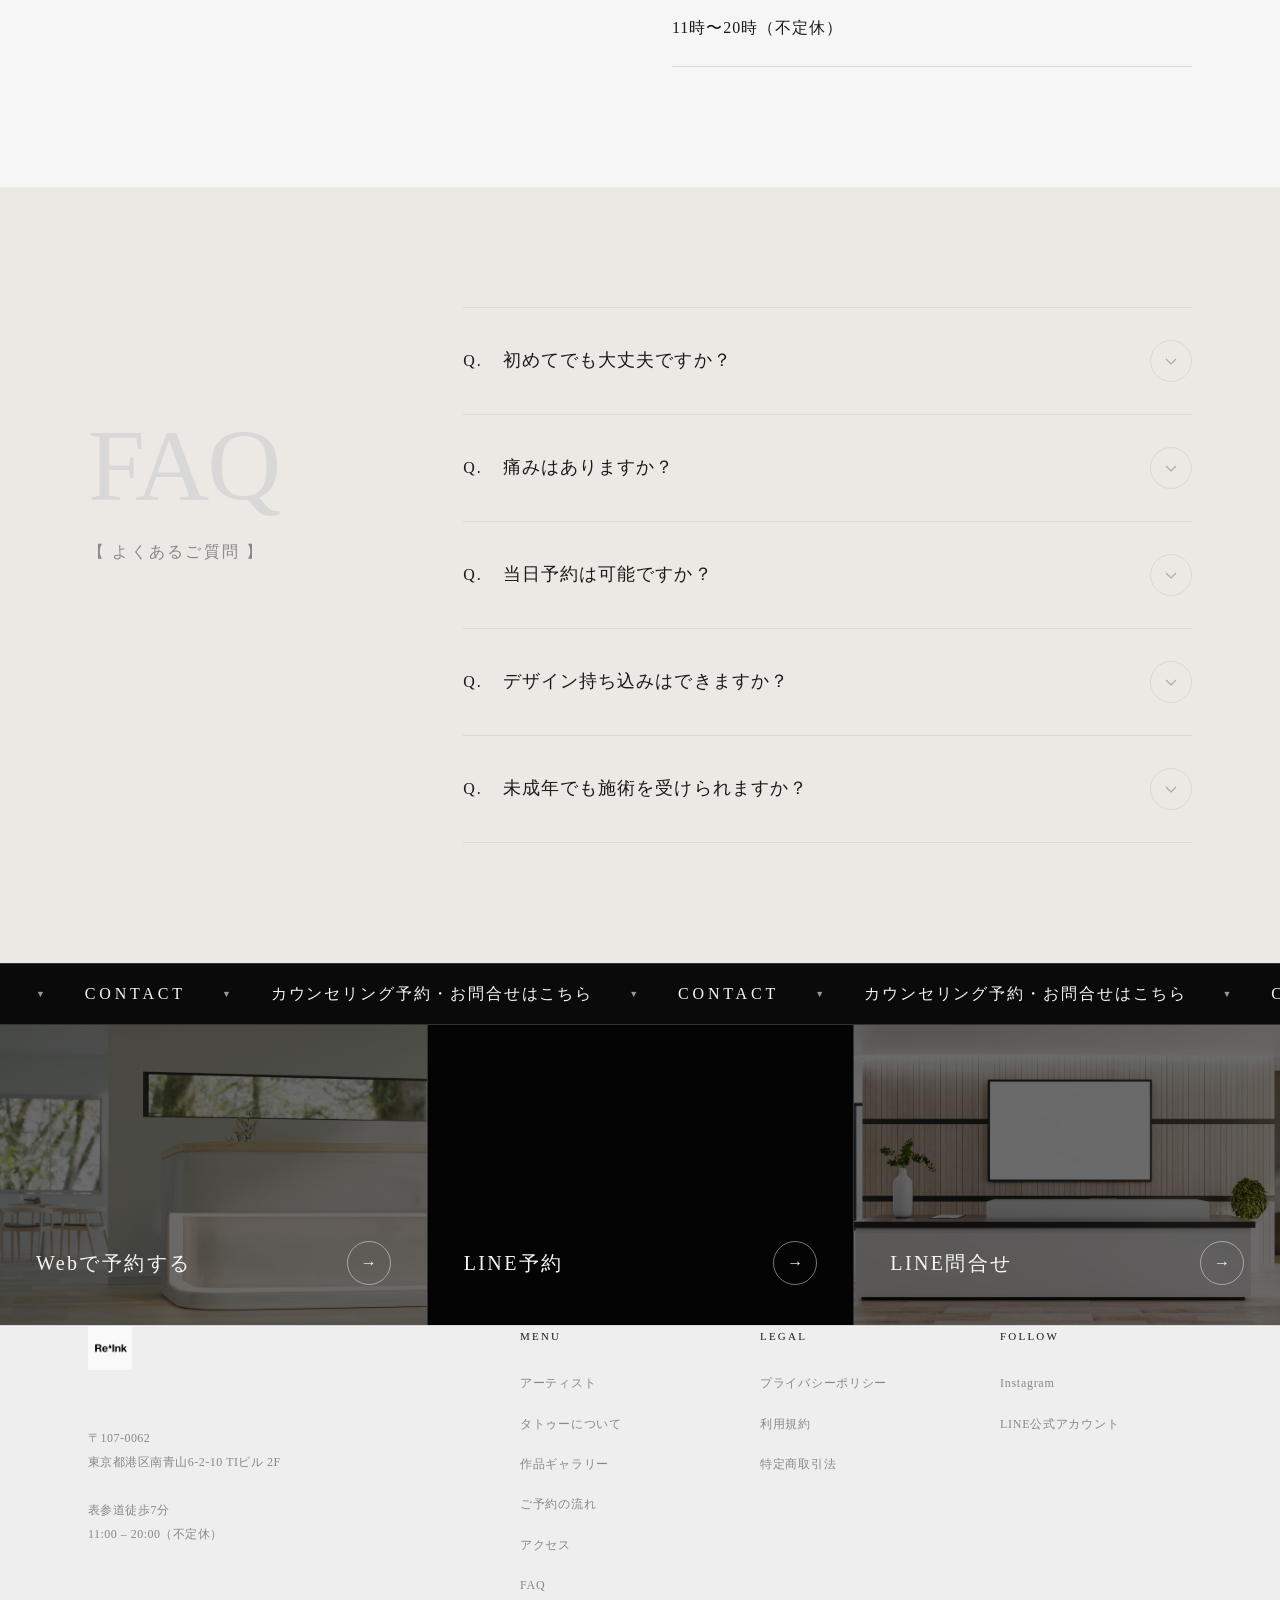
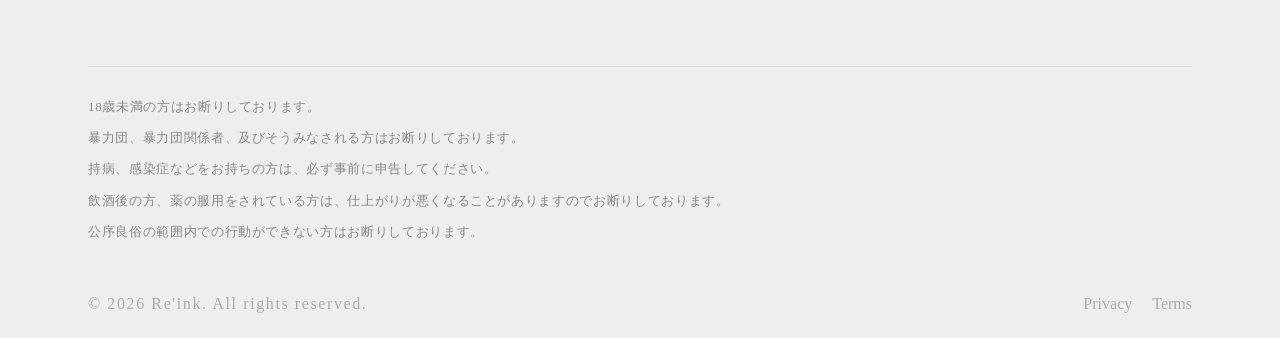
==== commit 445e4c36: "s" ====
--- a/index.html
+++ b/index.html
@@ -1520,14 +1520,14 @@
 
     .flow-grid {
       display: grid;
-      grid-template-columns: repeat(5, 1fr);
+      grid-template-columns: repeat(3, 1fr);
       gap: 2px;
     }
 
     .flow-card {
       background: var(--color-bg-card);
       padding: 34px 24px;
-      min-height: 180px;
+      min-height: 220px;
       position: relative;
     }
 
@@ -1547,6 +1547,15 @@
       font-weight: 300;
       color: var(--color-text);
       line-height: 1.8;
+      margin-bottom: 12px;
+    }
+
+    .flow-desc {
+      font-family: var(--font-ja);
+      font-size: 12px;
+      letter-spacing: 0.05em;
+      color: var(--color-sub);
+      line-height: 1.9;
     }
 
     .flow-card::after {
@@ -2671,29 +2680,39 @@
     <div class="container">
       <header class="sec-head fi">
         <span class="sec-en">flow</span>
-        <h2 class="sec-title">【 ご予約の流れ 】</h2>
+        <h2 class="sec-title">ご予約〜施術までの流れ</h2>
         <div class="sec-line"></div>
       </header>
       <div class="flow-grid">
         <div class="flow-card fi">
           <p class="flow-num">01</p>
-          <p class="flow-title">LINEから予約</p>
+          <p class="flow-title">予約サイトよりメニュー・日時を選択</p>
+          <p class="flow-desc">ご希望の施術メニューと日時をお選びいただき、仮予約を行ってください。</p>
         </div>
         <div class="flow-card fi fi-d1">
           <p class="flow-num">02</p>
-          <p class="flow-title">カウンセリング</p>
+          <p class="flow-title">Re'ink公式LINEを追加</p>
+          <p class="flow-desc">予約画面またはメールより、公式LINEをご追加ください。</p>
         </div>
         <div class="flow-card fi fi-d2">
           <p class="flow-num">03</p>
-          <p class="flow-title">デザイン相談</p>
+          <p class="flow-title">前金のお支払い（ご予約確定）</p>
+          <p class="flow-desc">事前決済完了後、ご予約確定となります。<br>※未入金の場合、ご予約は確定となりませんのでご了承ください。</p>
         </div>
         <div class="flow-card fi fi-d3">
           <p class="flow-num">04</p>
-          <p class="flow-title">施術</p>
+          <p class="flow-title">LINEにてデザインカウンセリング</p>
+          <p class="flow-desc">ご希望のデザイン・サイズ・施術部位などをヒアリングいたします。画像の共有やご相談も可能ですので、初めての方でも安心してご利用いただけます。</p>
         </div>
         <div class="flow-card fi fi-d4">
           <p class="flow-num">05</p>
-          <p class="flow-title">アフターケア説明</p>
+          <p class="flow-title">ご来店・施術</p>
+          <p class="flow-desc">カウンセリング内容をもとに、施術を行います。リラックスしてお過ごしいただける空間をご用意しております。</p>
+        </div>
+        <div class="flow-card fi fi-d1">
+          <p class="flow-num">06</p>
+          <p class="flow-title">アフターケアのご説明</p>
+          <p class="flow-desc">施術後の経過やケア方法について詳しくご案内いたします。綺麗な状態を保つためのポイントもお伝えします。</p>
         </div>
       </div>
     </div>
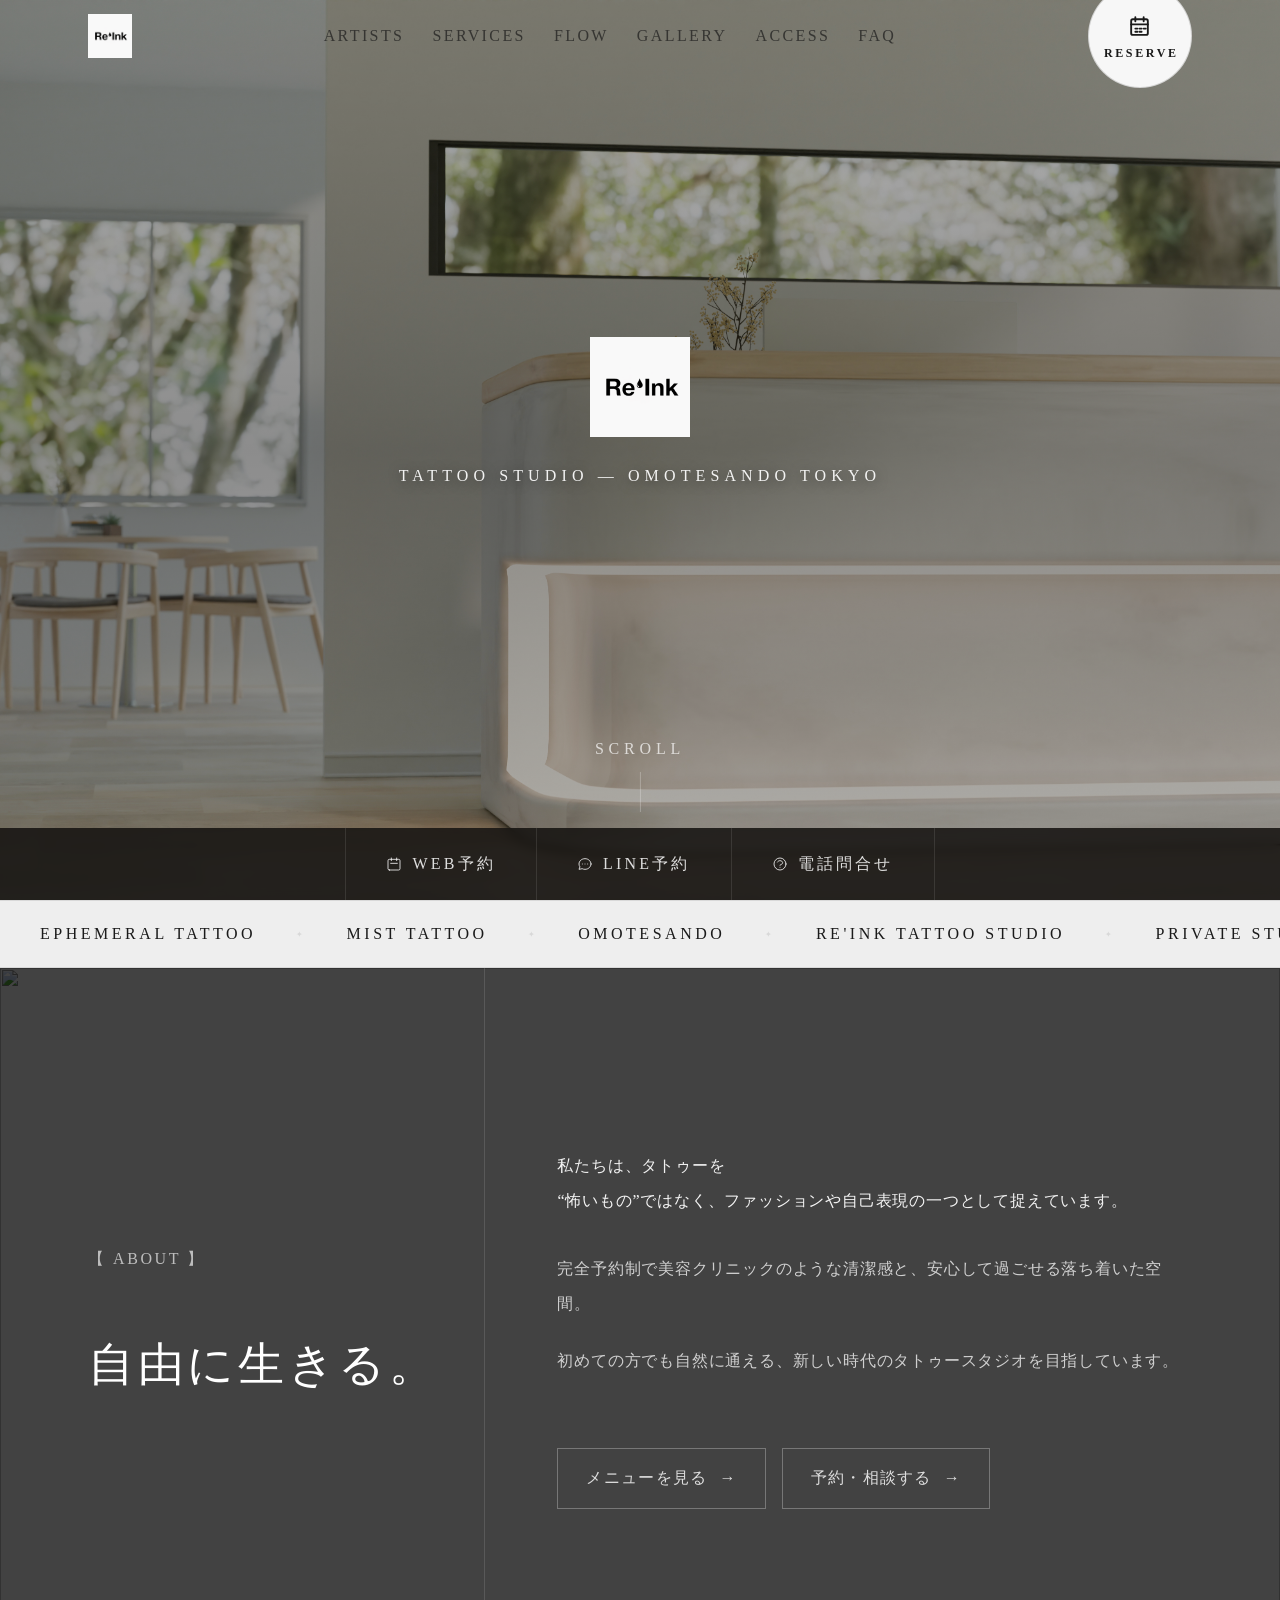
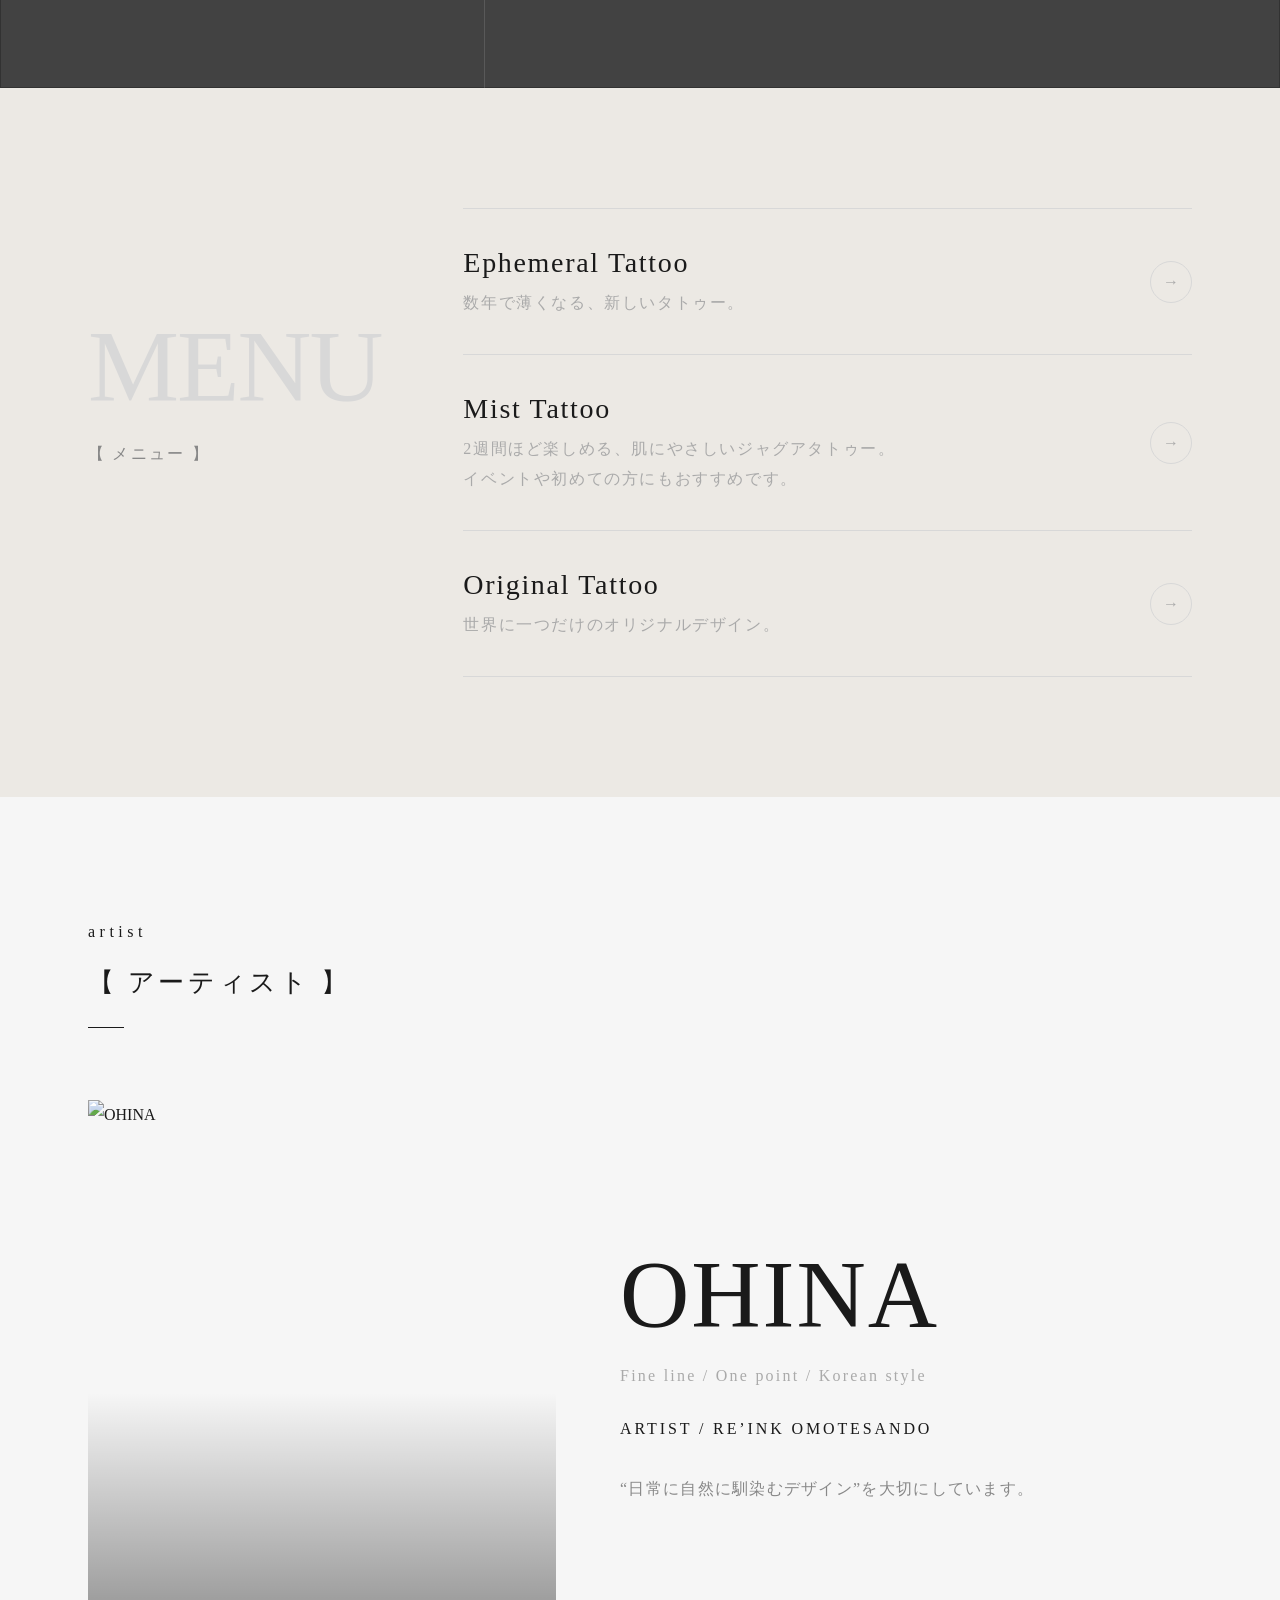
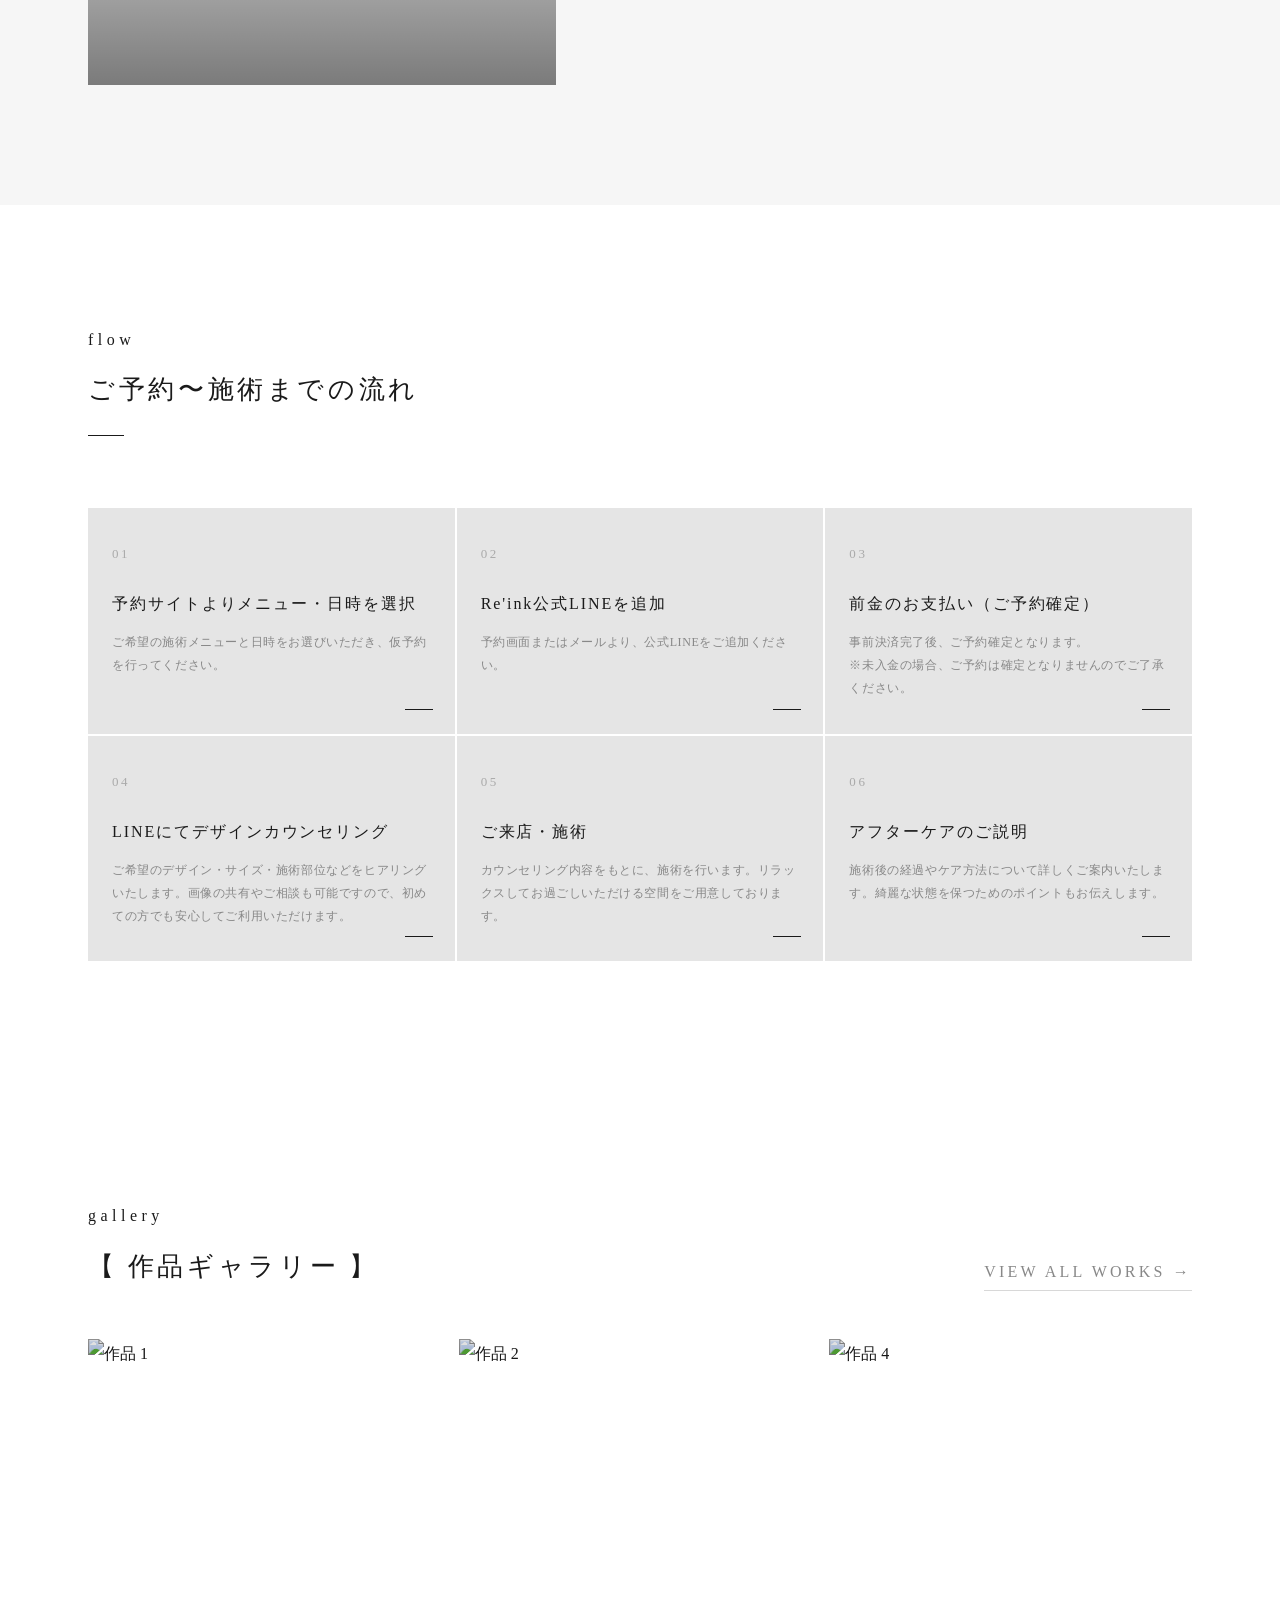
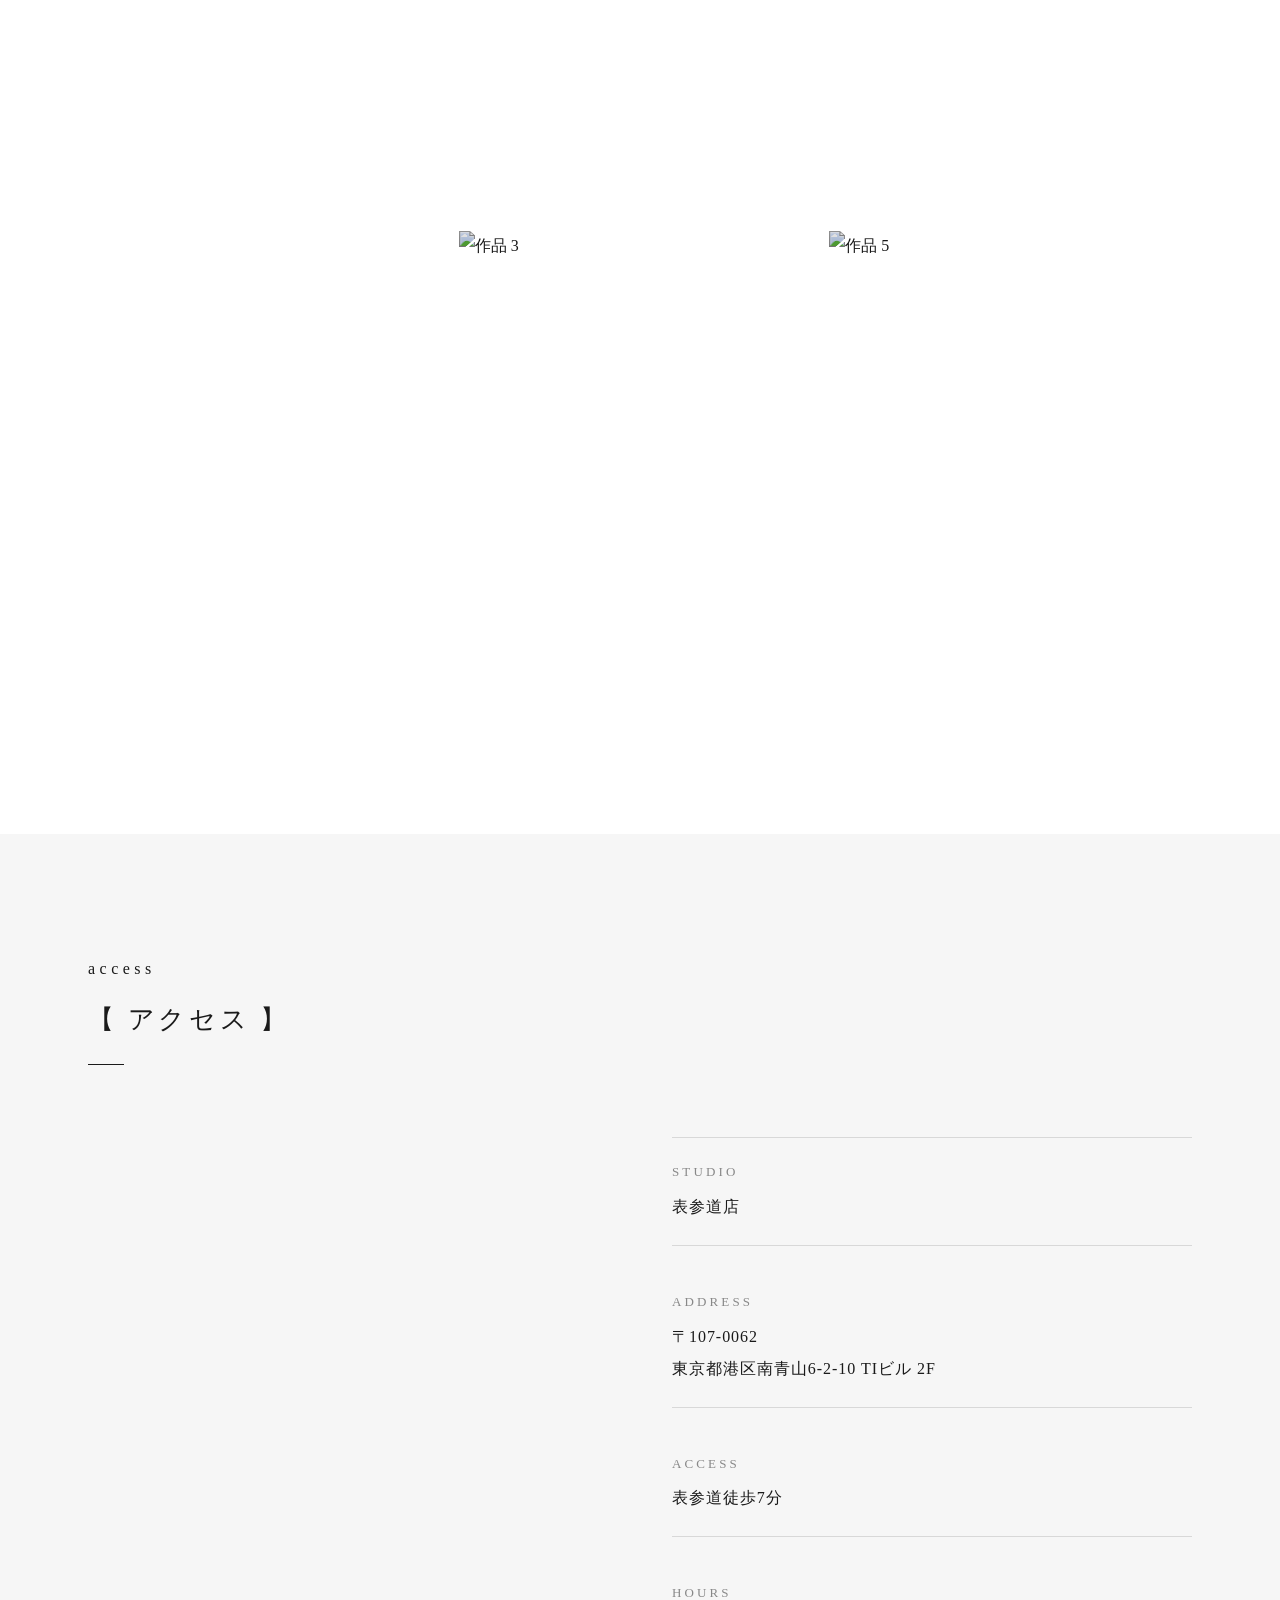
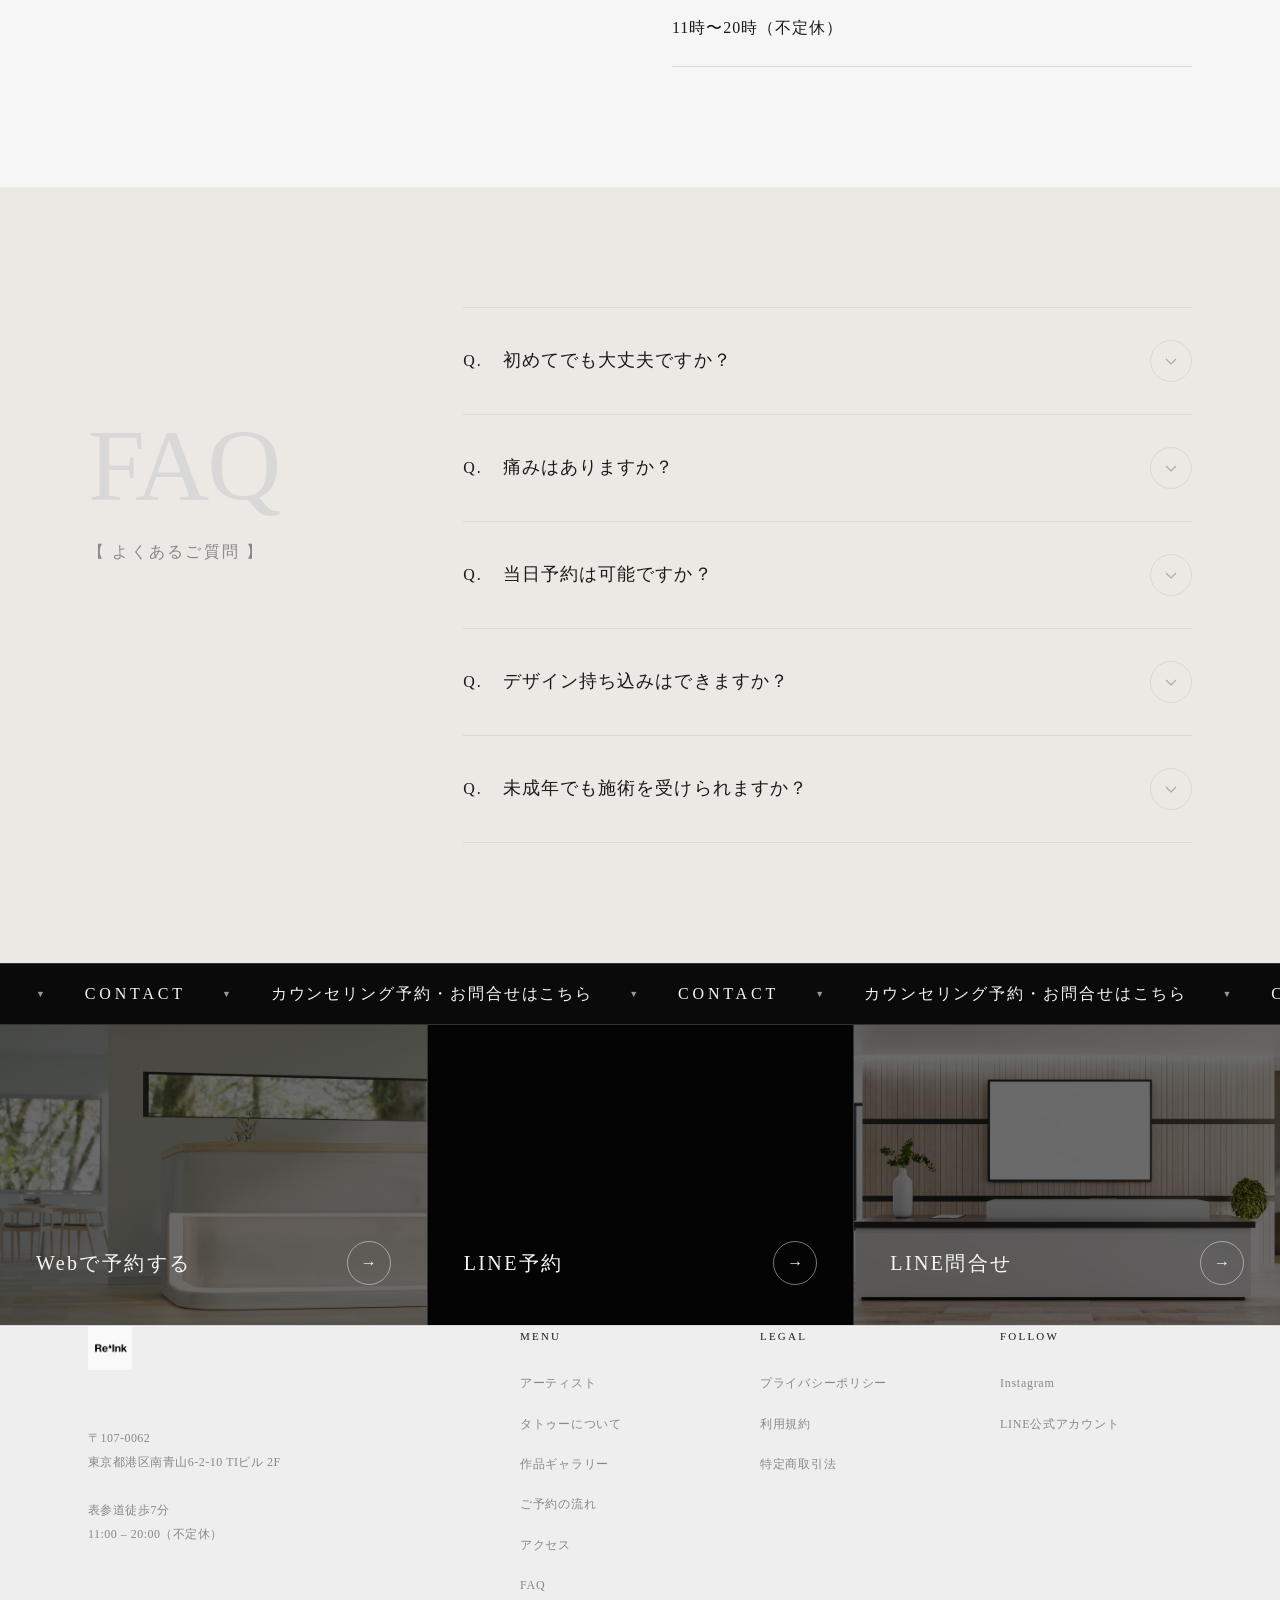
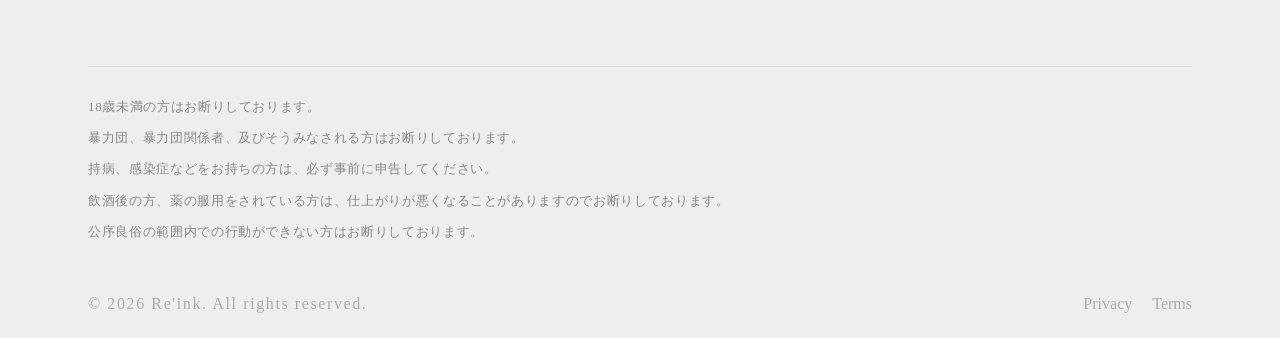
==== commit 7a6d5c81: "画像変更" ====
--- a/index.html
+++ b/index.html
@@ -2729,11 +2729,11 @@
         <a href="gallery.html" class="gallery-more">View All Works →</a>
       </div>
       <div class="gallery-grid">
-        <div class="gallery-item large fi"><img src="img/gyallery01.jpg" alt="作品 1"></div>
-        <div class="gallery-item fi fi-d1"><img src="img/gyallery02.jpg" alt="作品 2"></div>
-        <div class="gallery-item fi fi-d1"><img src="img/gyallery04.jpg" alt="作品 4"></div>
-        <div class="gallery-item fi fi-d2"><img src="img/gyallery06.jpg" alt="作品 3"></div>
-        <div class="gallery-item fi fi-d2"><img src="img/gyallery05.jpg" alt="作品 5"></div>
+        <div class="gallery-item large fi"><img src="img/gallery1.jpg" alt="作品 1"></div>
+        <div class="gallery-item fi fi-d1"><img src="img/gallery2.jpg" alt="作品 2"></div>
+        <div class="gallery-item fi fi-d1"><img src="img/gallery4.jpg" alt="作品 4"></div>
+        <div class="gallery-item fi fi-d2"><img src="img/gallery6.jpg" alt="作品 3"></div>
+        <div class="gallery-item fi fi-d2"><img src="img/gallery5.jpg" alt="作品 5"></div>
       </div>
     </div>
   </section>
@@ -2982,7 +2982,7 @@
     <!-- ② フルwidthマップ -->
     <div class="footer-map">
       <iframe
-        src="https://maps.google.com/maps?q=%E6%9D%B1%E4%BA%AC%E9%83%BD%E6%B8%AF%E5%8C%BA%E5%8D%97%E9%9D%92%E5%B1%B16-2-10%20TI%E3%83%93%E3%83%AB&output=embed&z=16"
+        src="https://www.google.com/maps/embed?pb=!1m18!1m12!1m3!1d3241.6518474585755!2d139.7128507107448!3d35.66094843097461!2m3!1f0!2f0!3f0!3m2!1i1024!2i768!4f13.1!3m3!1m2!1s0x60188b66b57903ad%3A0x73196b98e12d57a6!2z5pel5pys44CB44CSMTA3LTAwNjIg5p2x5Lqs6YO95riv5Yy65Y2X6Z2S5bGx77yW5LiB55uu77yS4oiS77yR77yQ!5e0!3m2!1sja!2sca!4v1779356460327!5m2!1sja!2sca"
         loading="lazy" title="アクセスマップ"></iframe>
     </div>
 
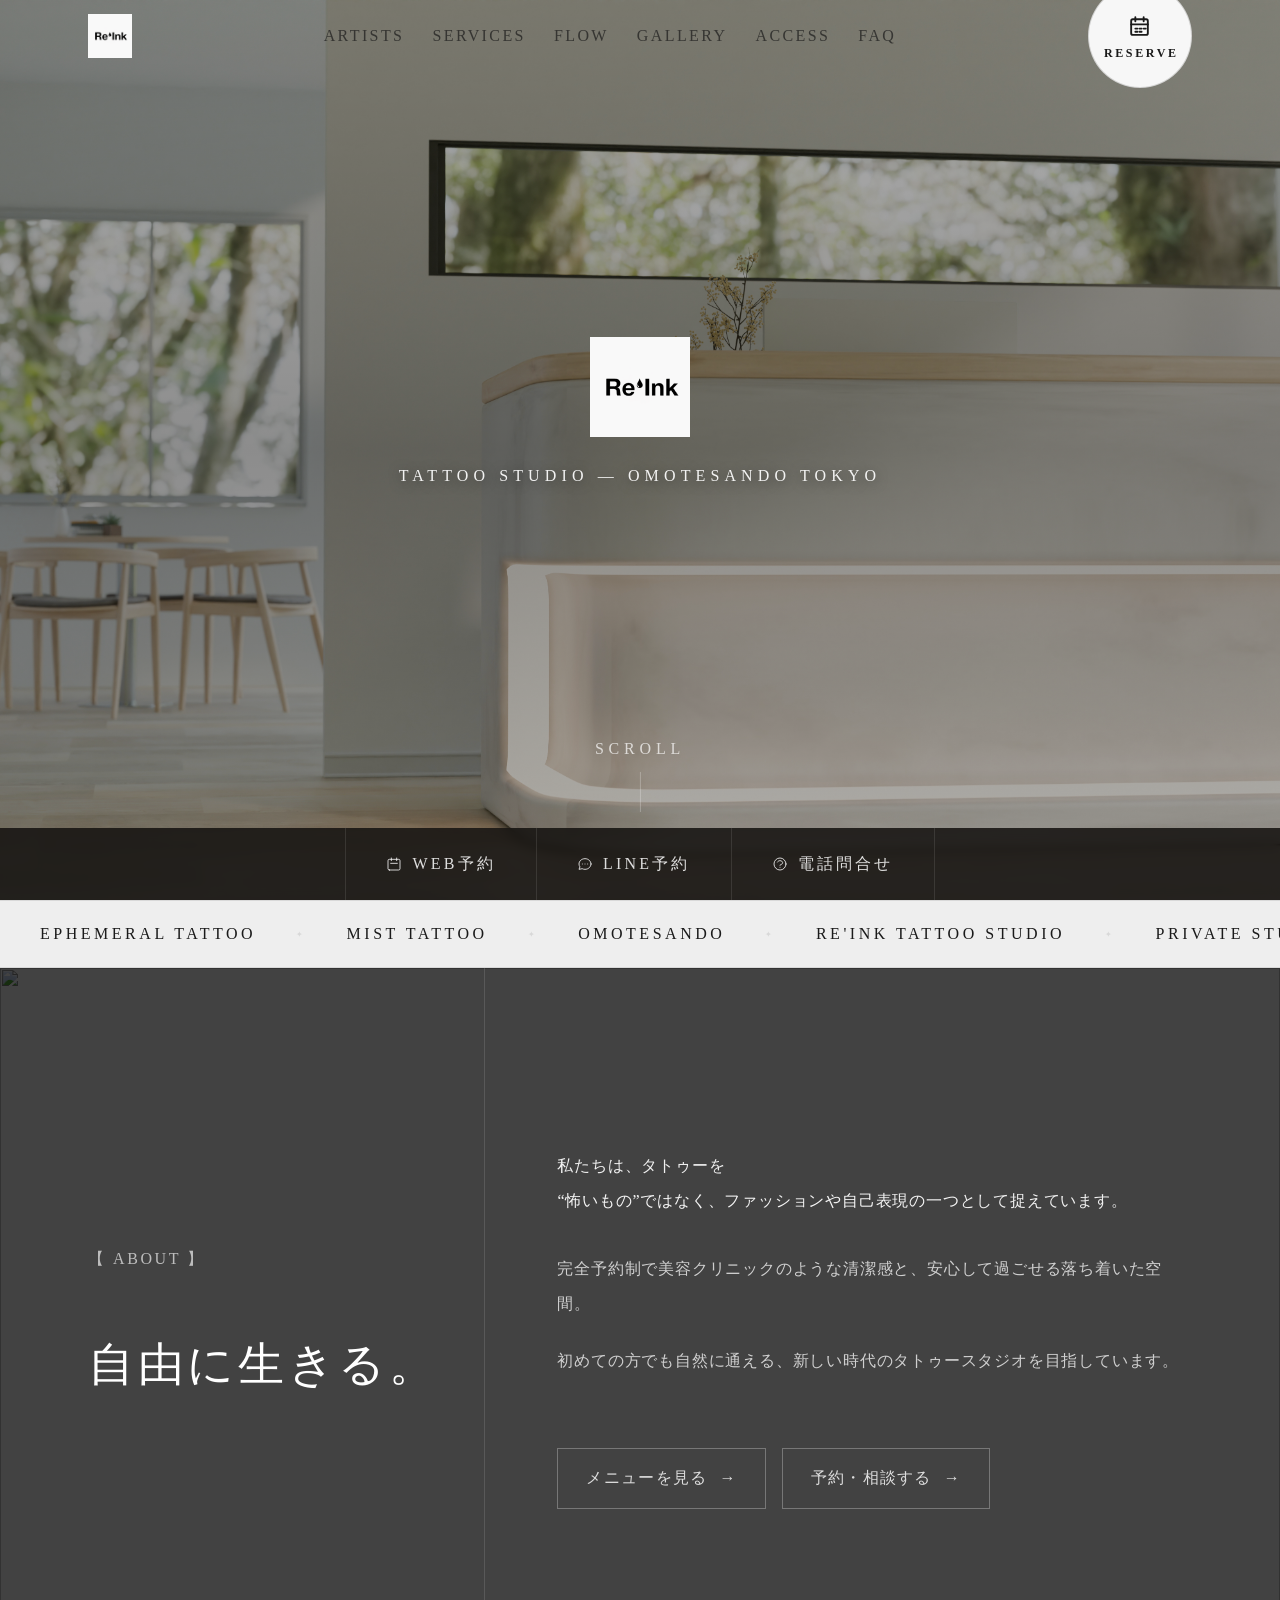
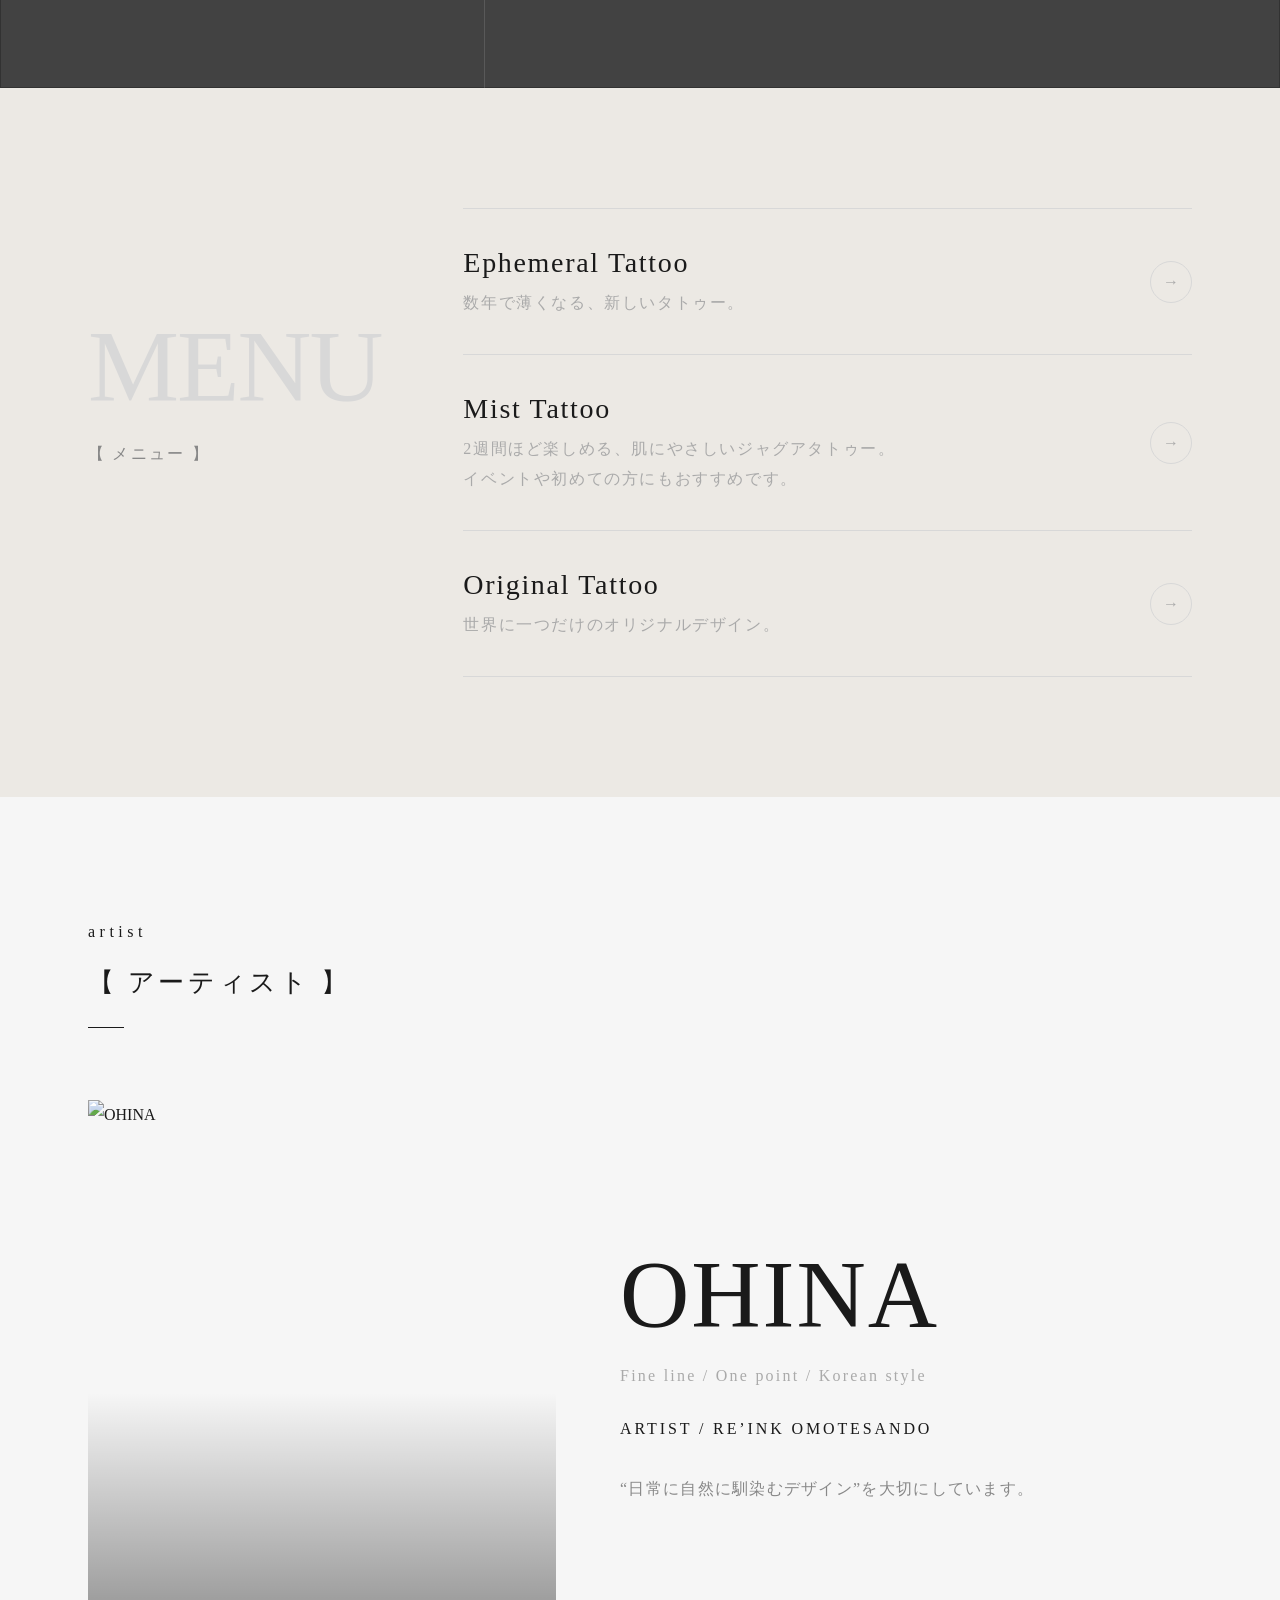
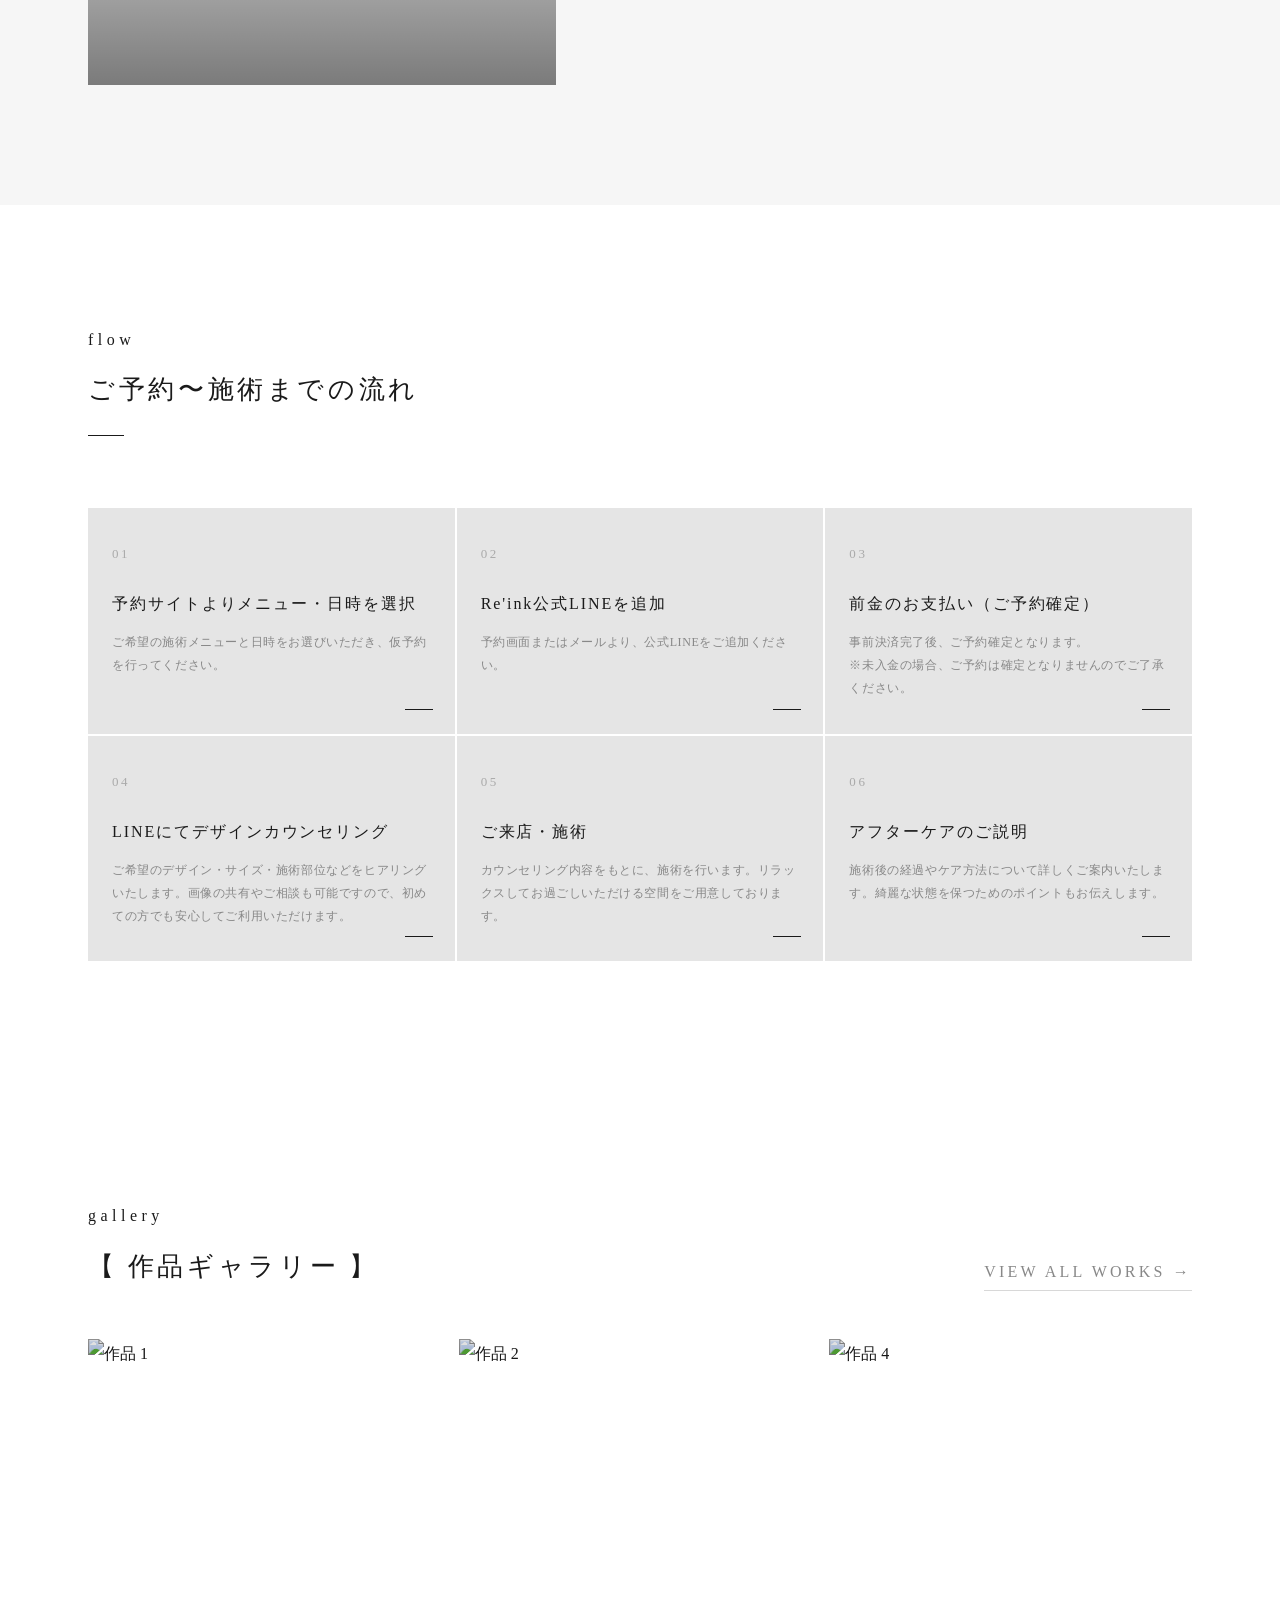
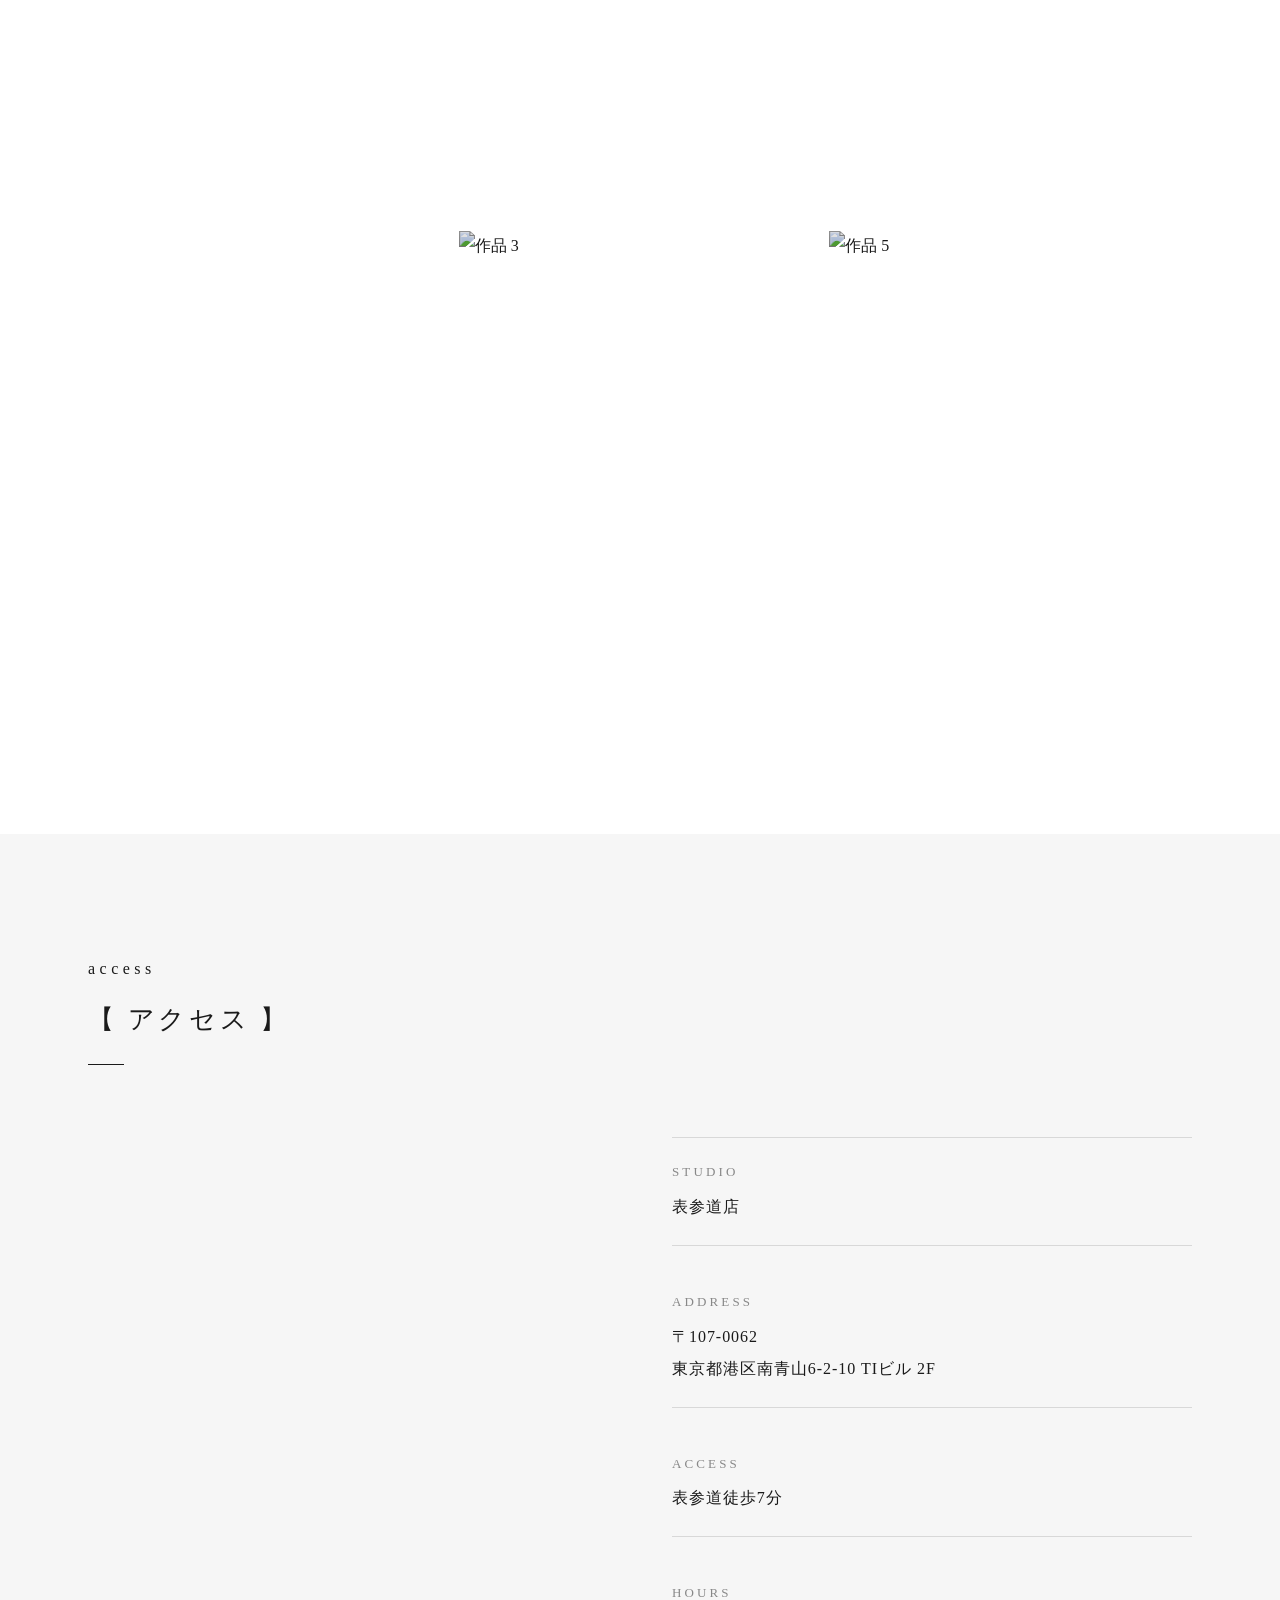
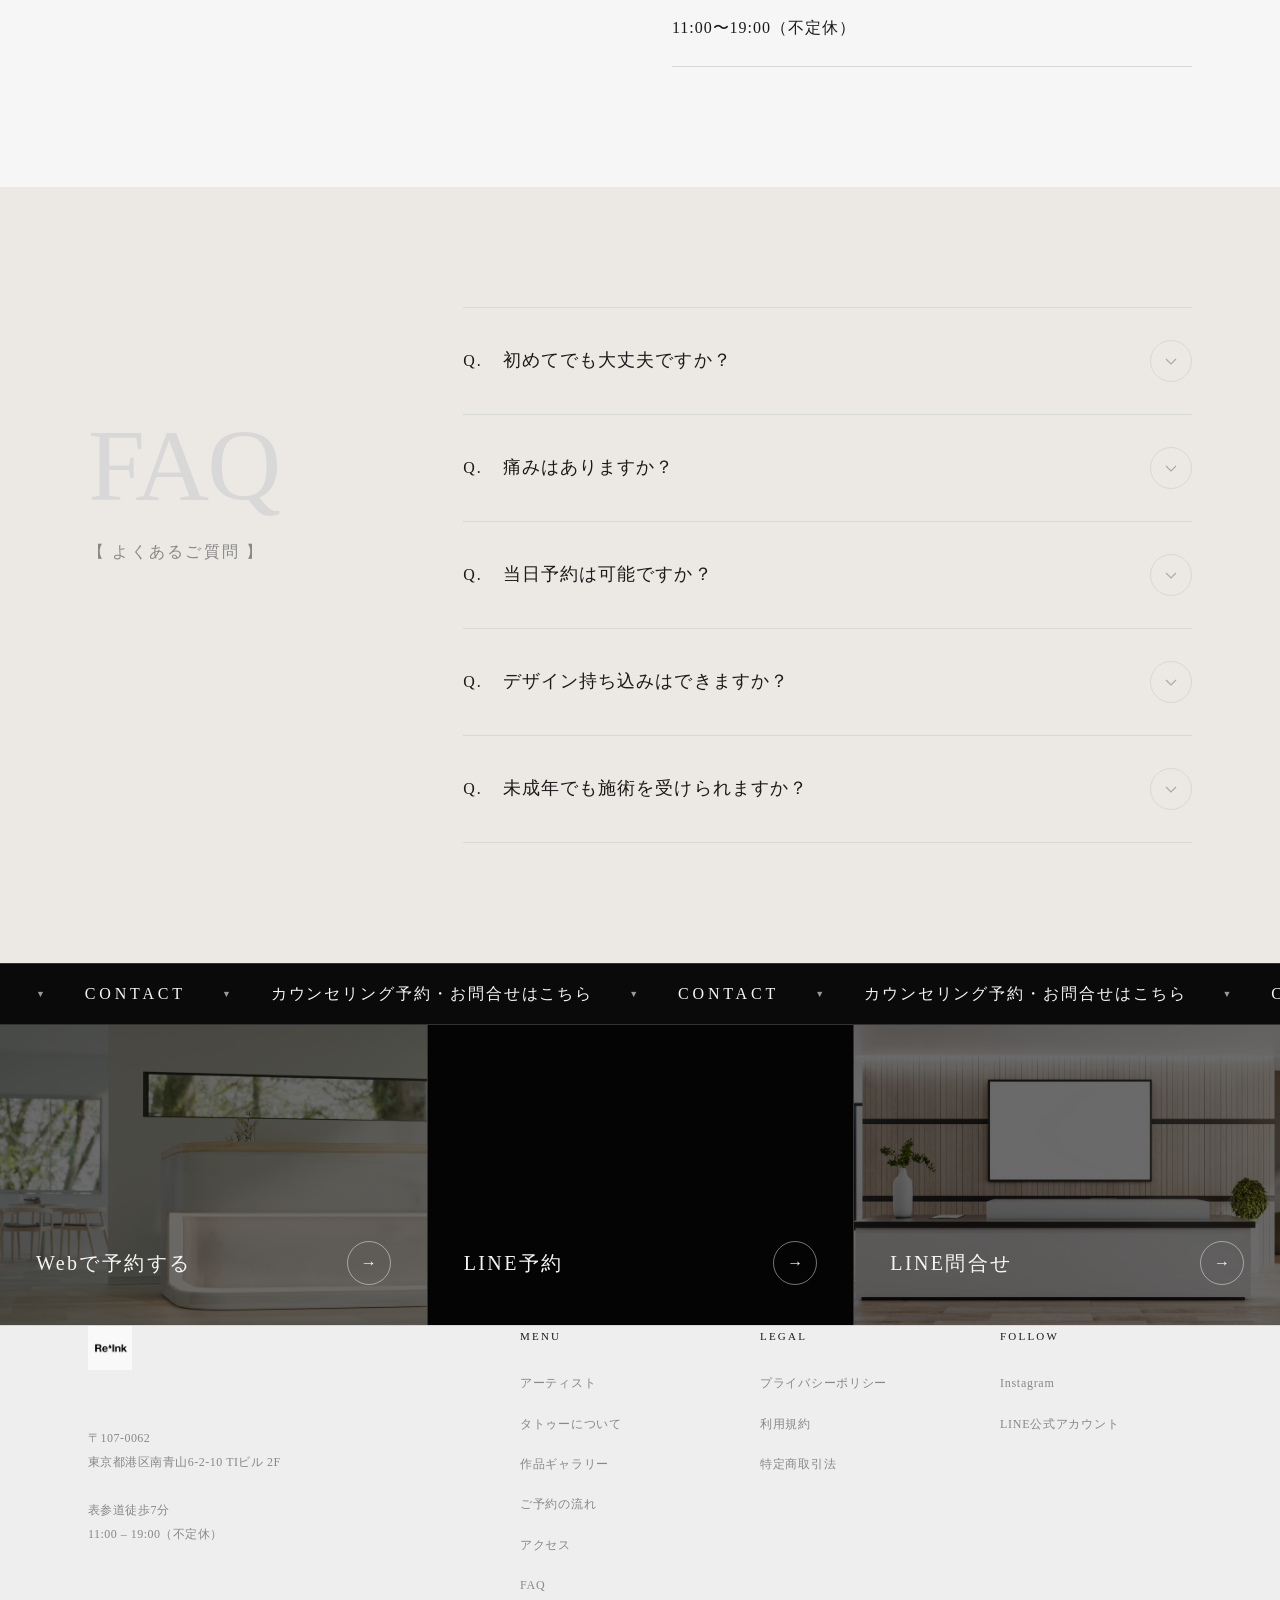
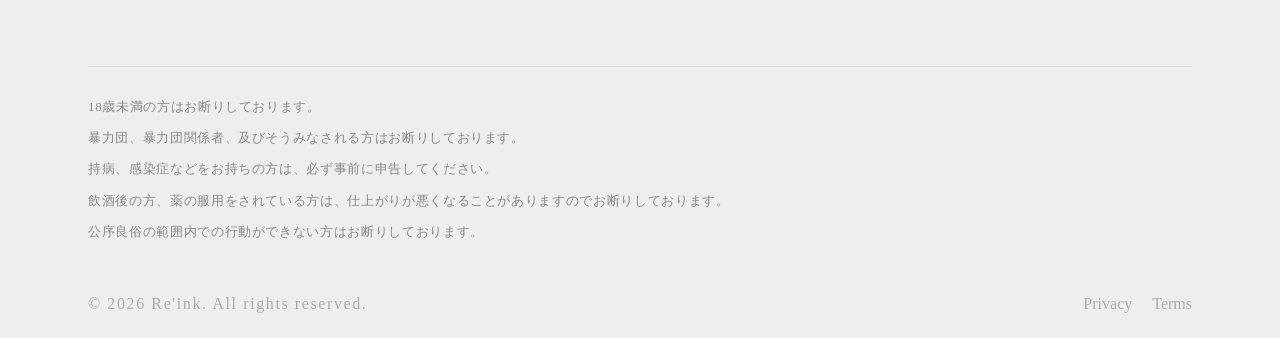
==== commit 7b626400: "z" ====
--- a/index.html
+++ b/index.html
@@ -2767,7 +2767,7 @@
           </div>
           <div class="access-row">
             <p class="access-label">Hours</p>
-            <p class="access-text">11時〜20時（不定休）</p>
+            <p class="access-text">11:00〜19:00（不定休）</p>
           </div>
         </div>
       </div>
@@ -3007,7 +3007,7 @@
             </div>
             <div>
               <span class="footer-dt">Hours</span>
-              <p class="footer-dd">11:00 – 20:00</p>
+              <p class="footer-dd">11:00 – 19:00</p>
             </div>
             <div>
               <span class="footer-dt">Closed</span>
